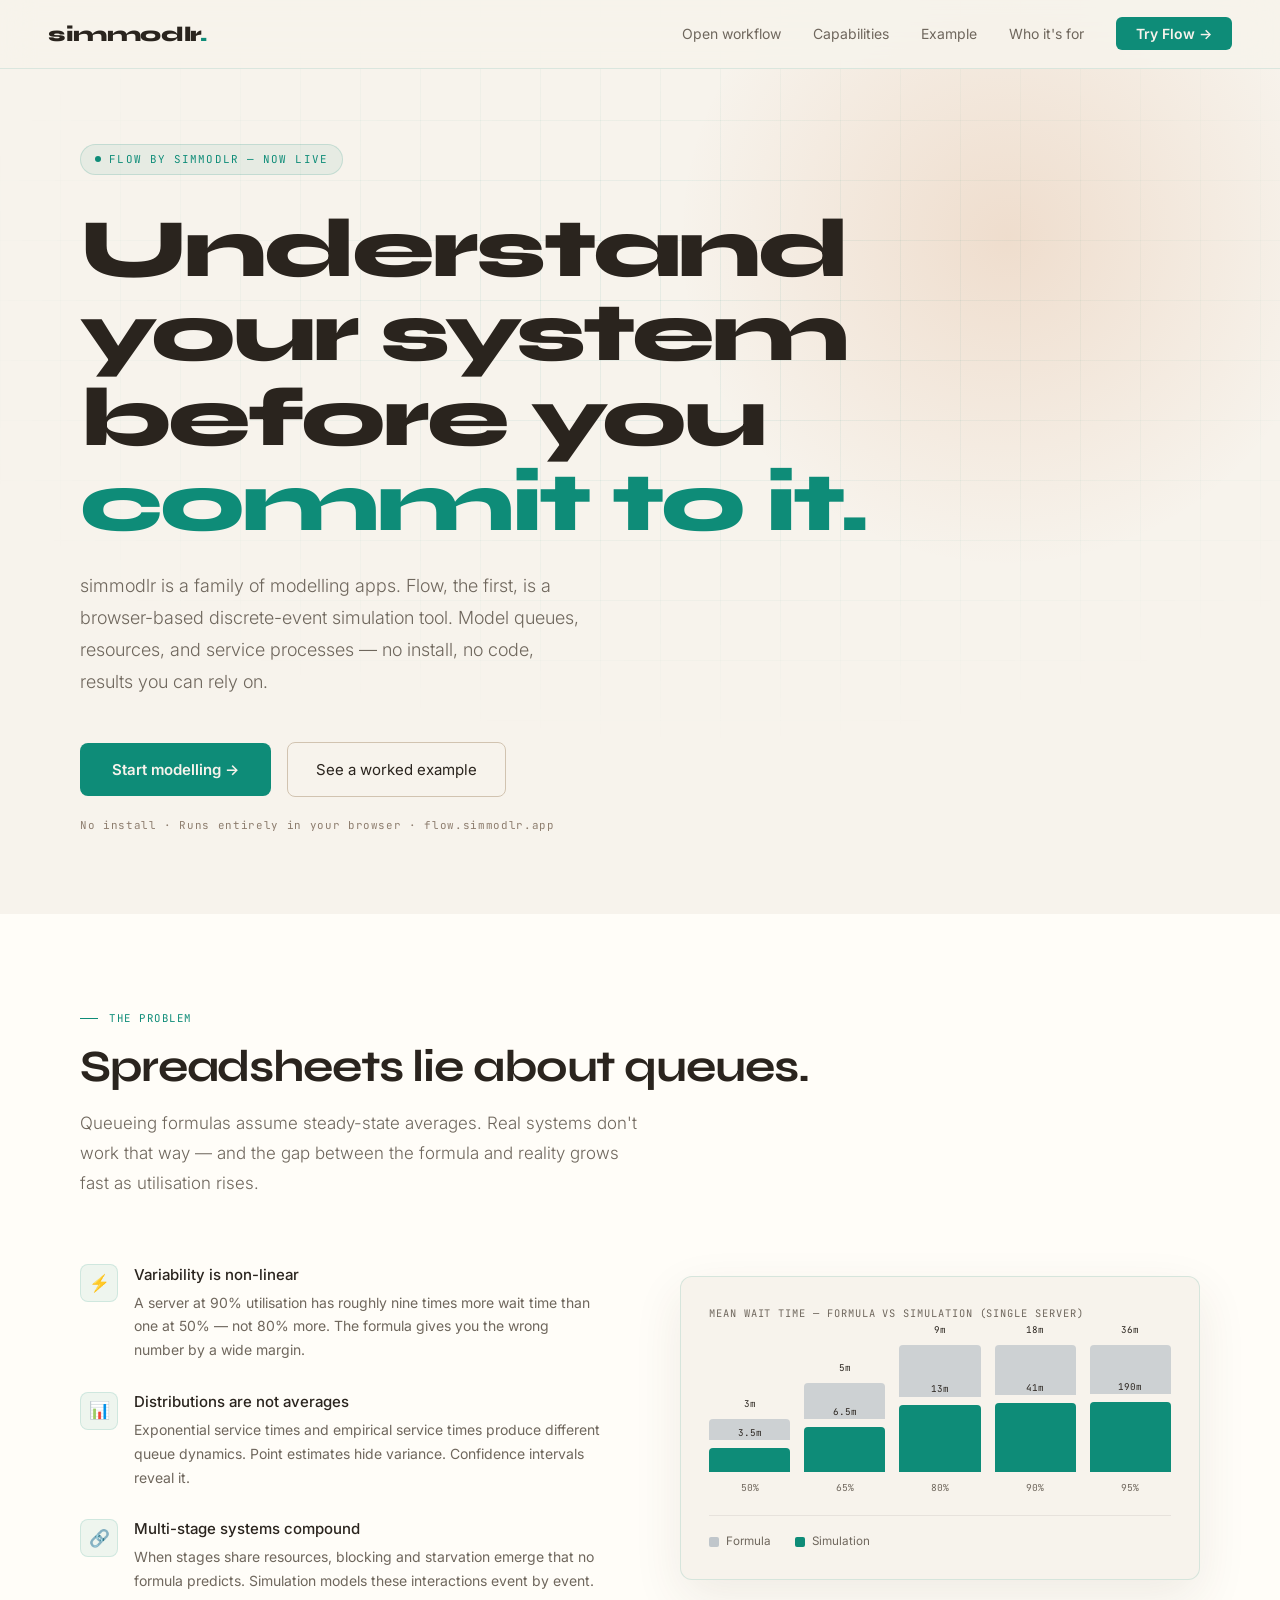
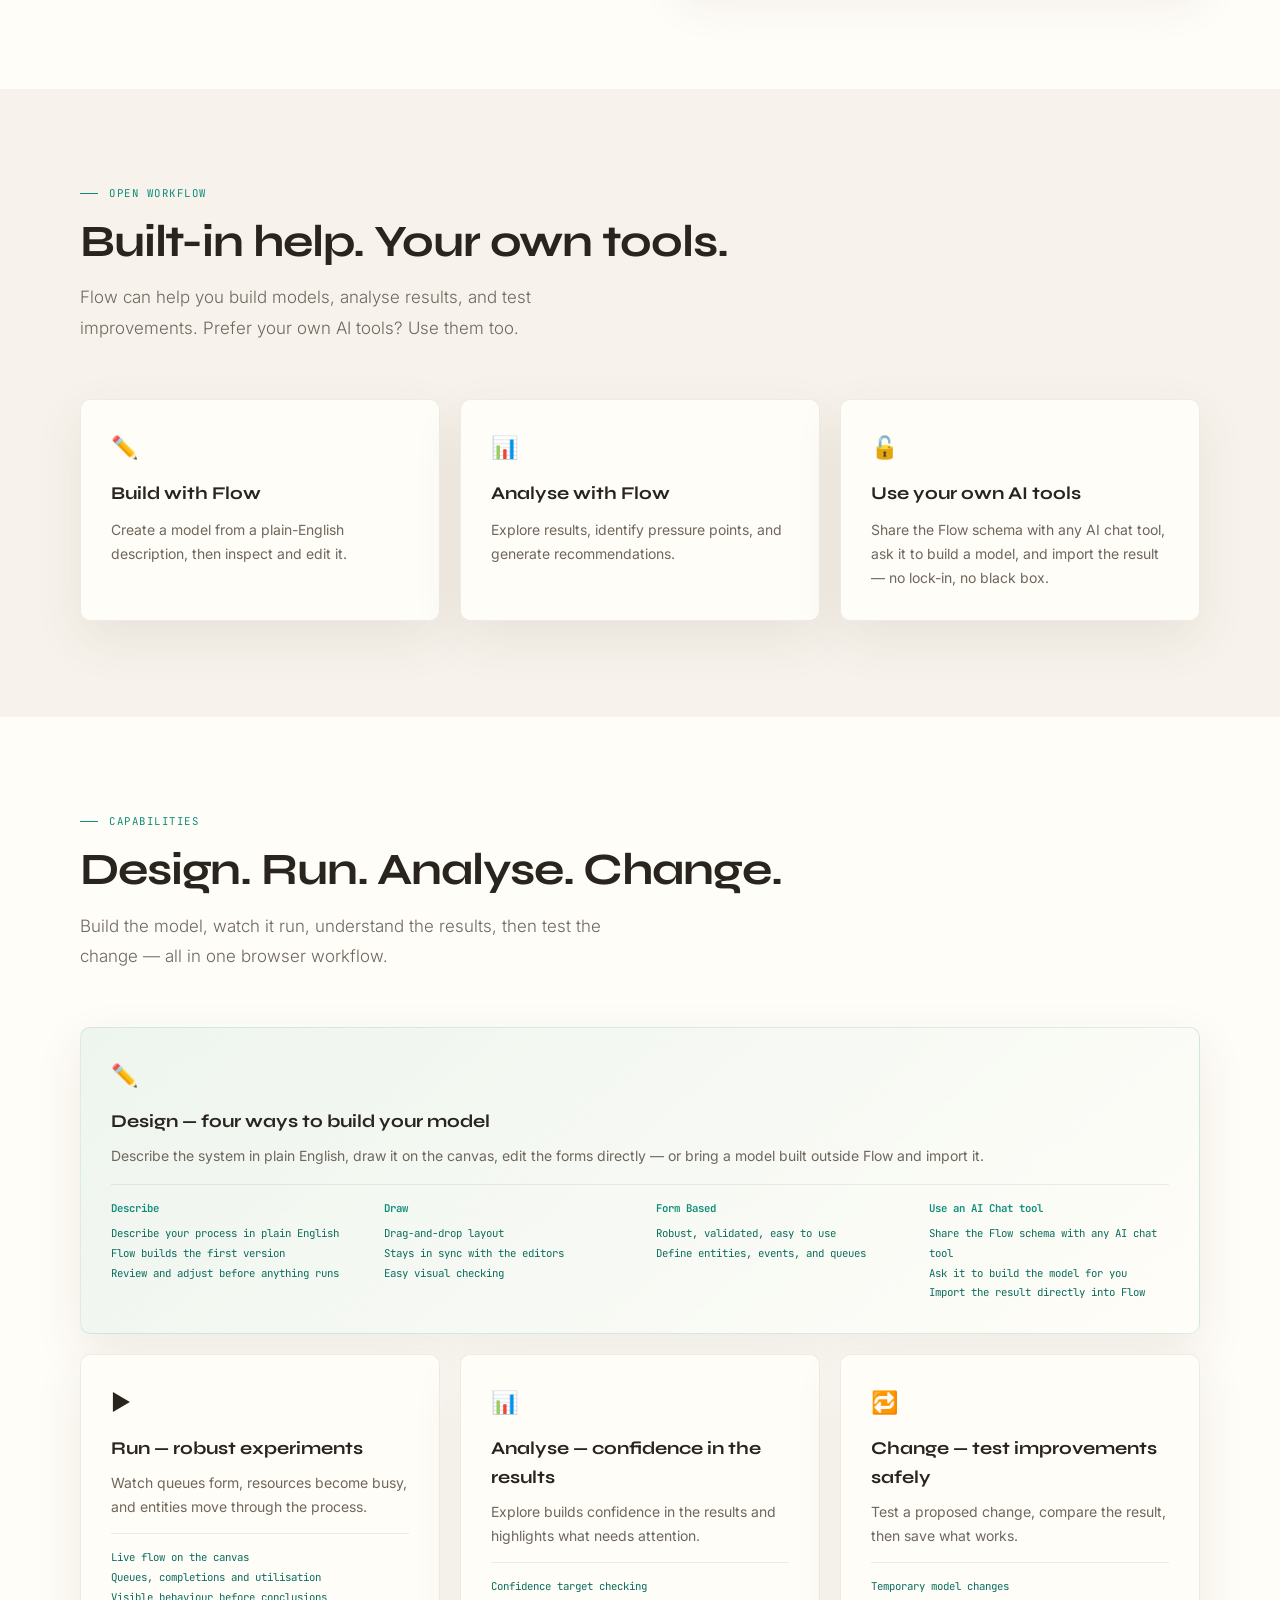
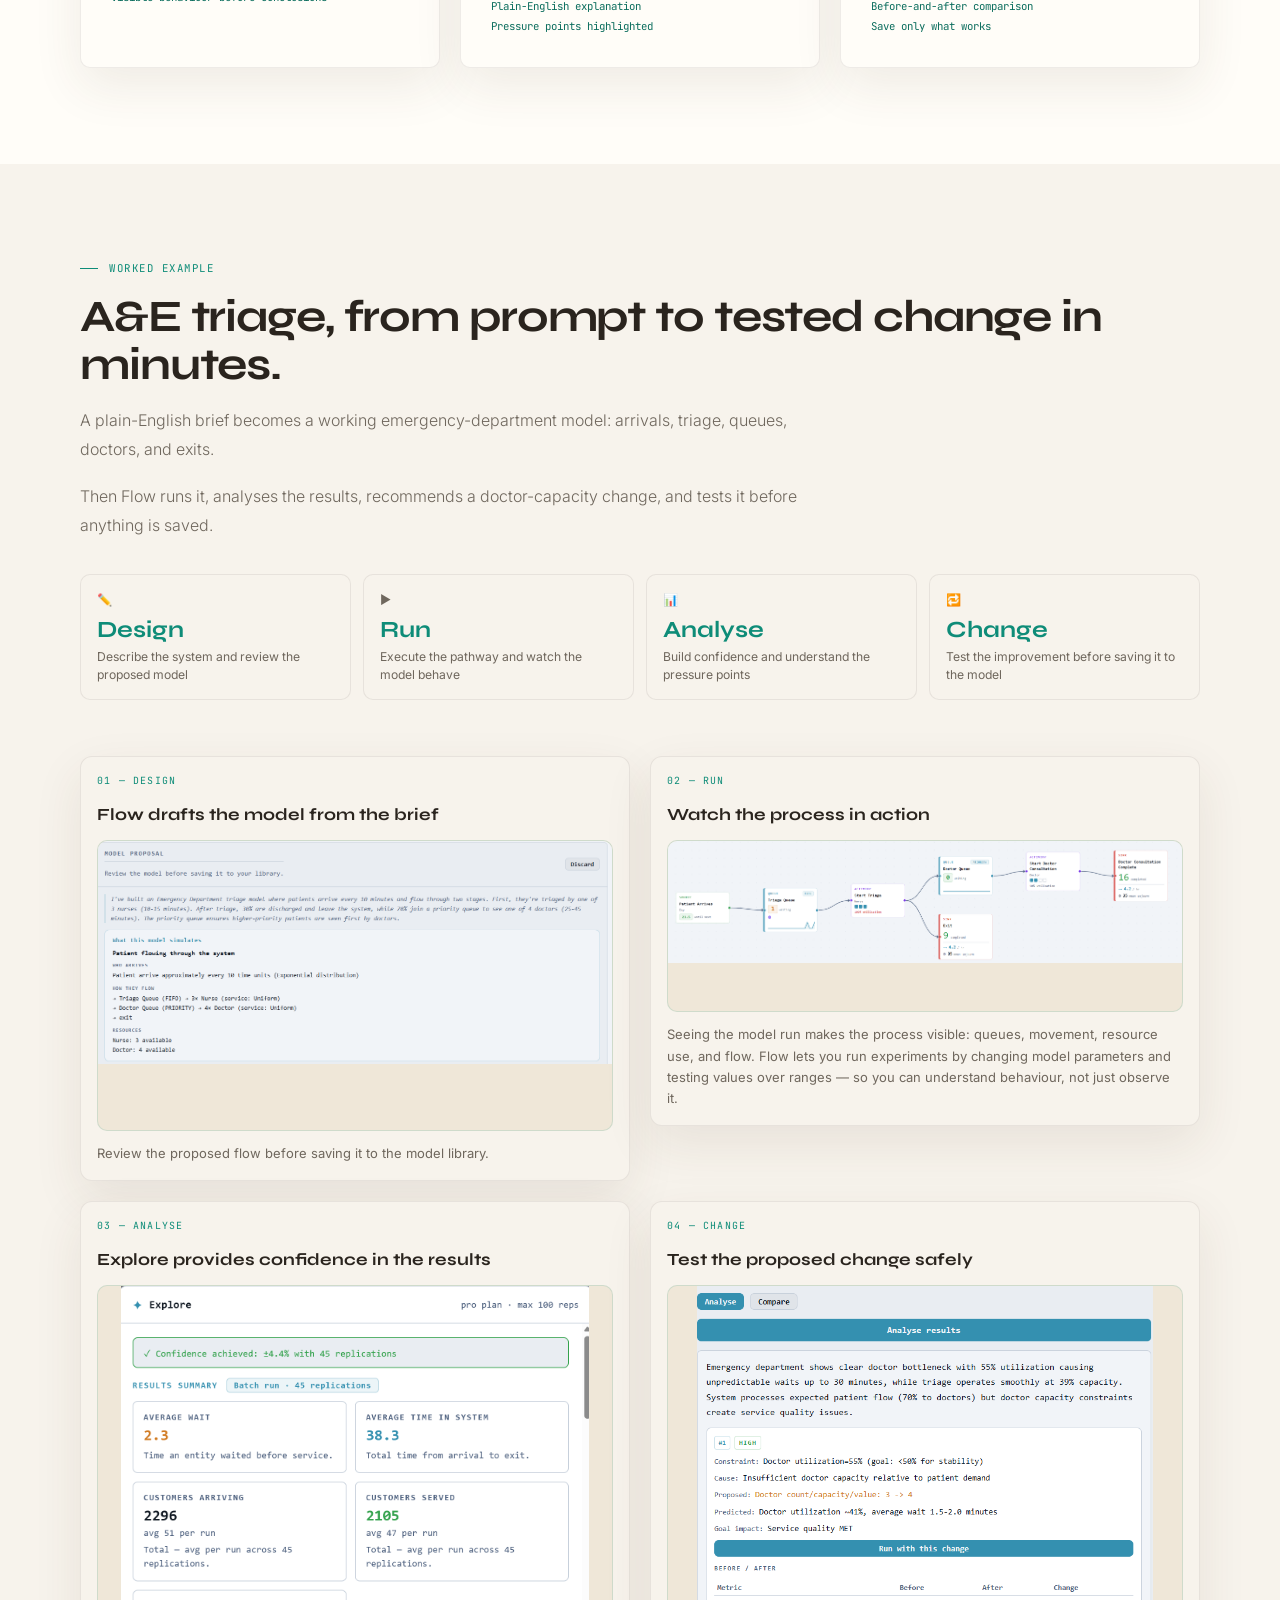
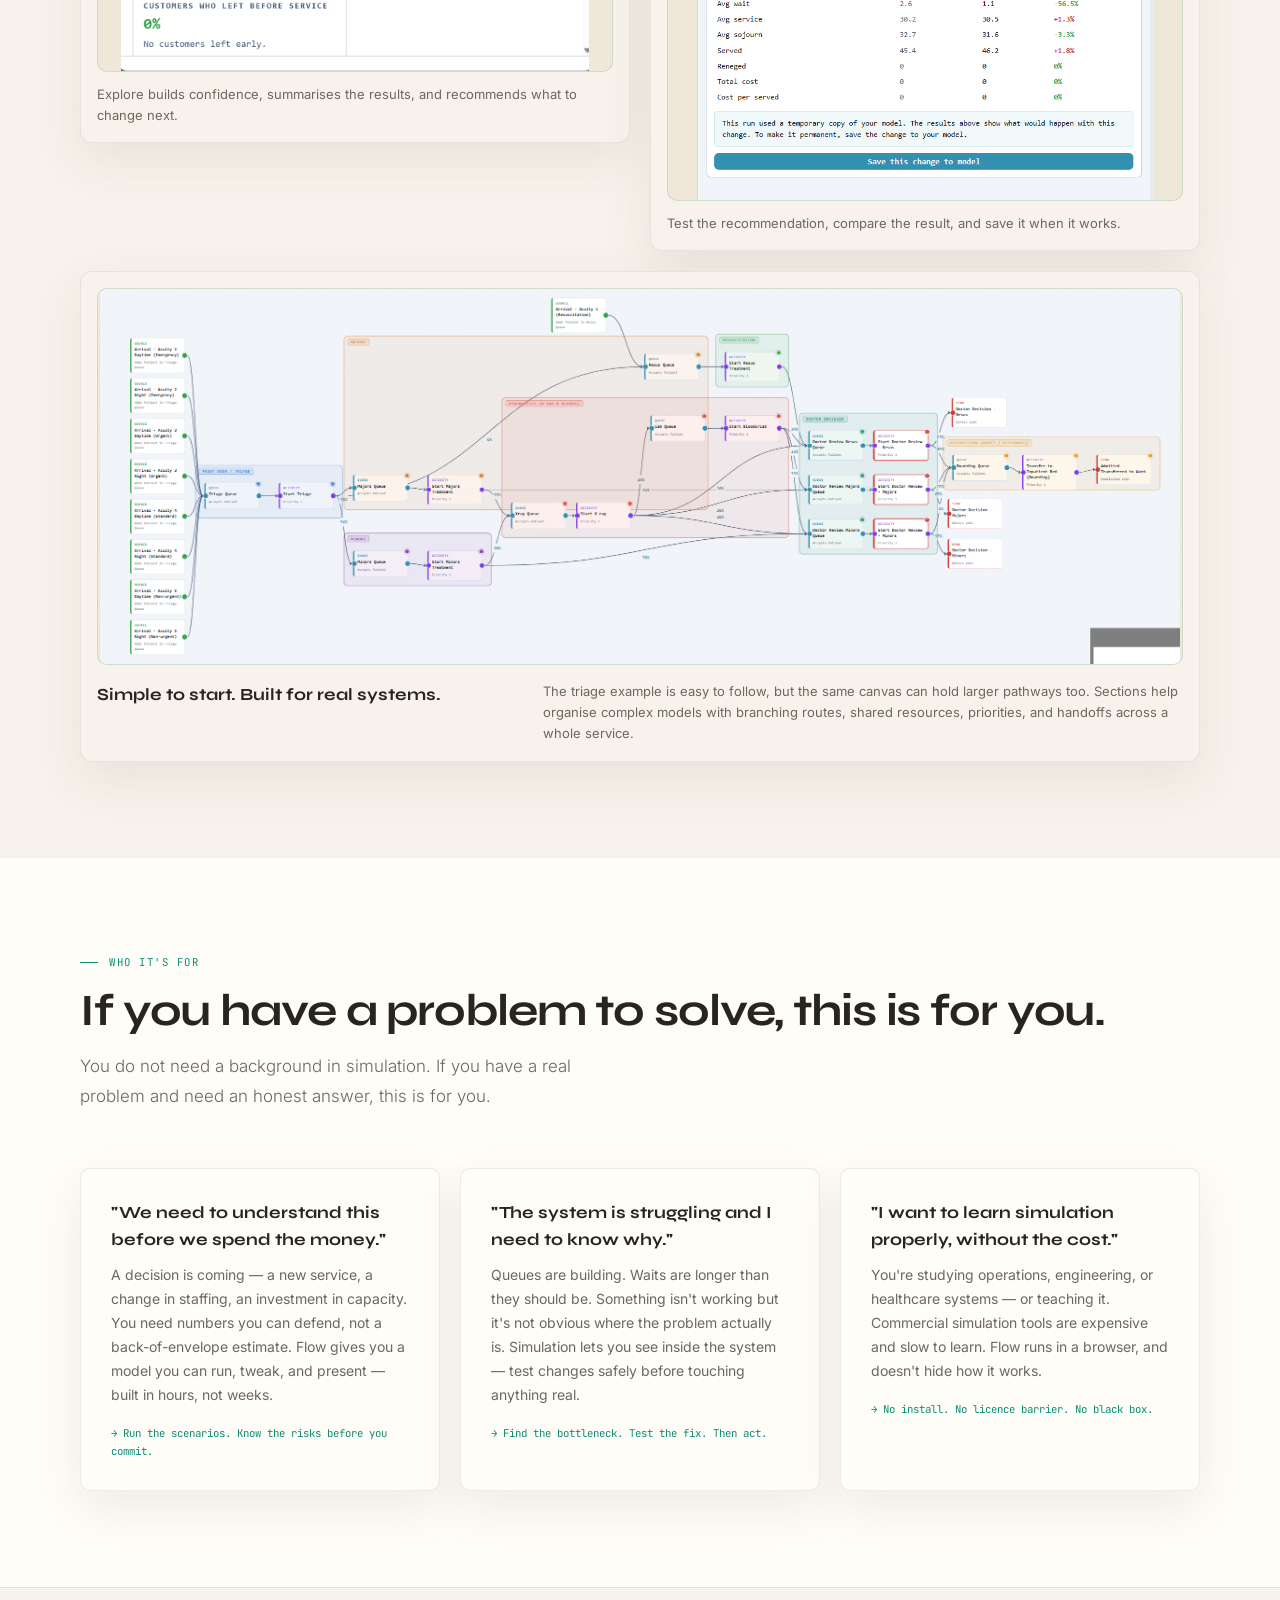
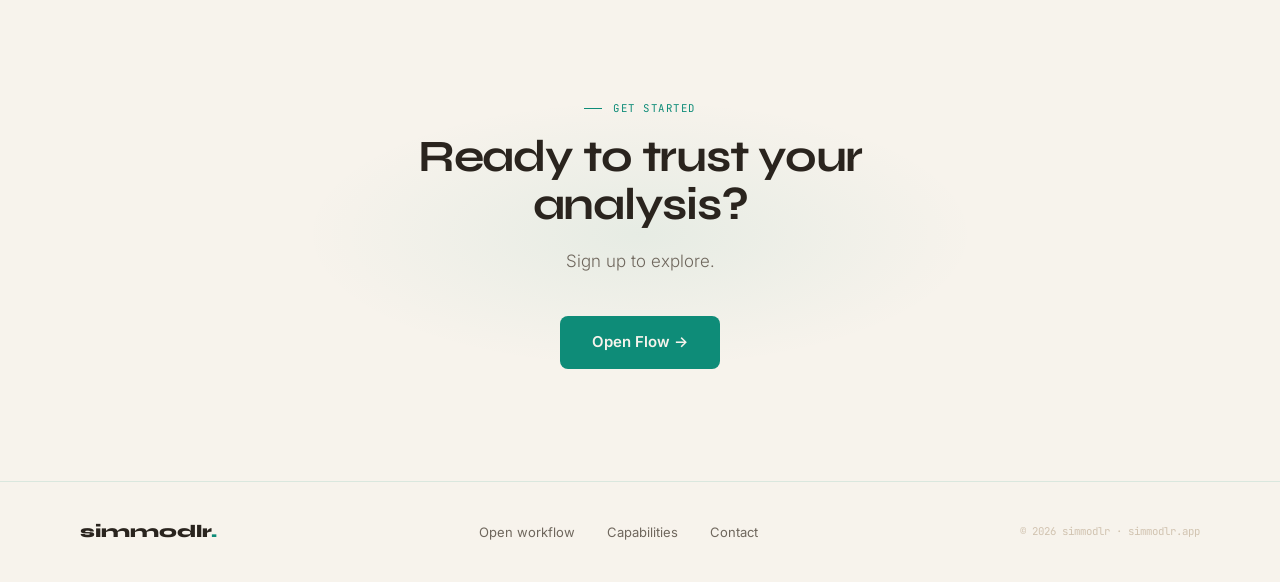
==== index.html @ e27294c5 "Point app links to flow.simmodlr.app and name the product Flow simmodlr is presented as the family o" ====
<!DOCTYPE html>
<html lang="en">
<head>
<meta charset="UTF-8">
<meta name="viewport" content="width=device-width, initial-scale=1.0">
<title>Flow by simmodlr — Discrete-Event Simulation in Your Browser</title>
<link rel="icon" type="image/svg+xml" href="favicon.svg">
<link href="https://fonts.googleapis.com/css2?family=Syne:wght@400;500;600;700;800&family=Inter:wght@300;400;500;600&family=JetBrains+Mono:wght@400;500&display=swap" rel="stylesheet">
<style>
*, *::before, *::after { box-sizing: border-box; margin: 0; padding: 0; }

:root {
  --bg:         #F5F8FB;
  --bg-2:       #FFFFFF;
  --bg-3:       #EAF1F5;
  --teal:       #0F9D8A;
  --teal-dim:   #0B7D6E;
  --teal-faint: rgba(15,157,138,0.1);
  --amber:      #E59B2E;
  --white:      #163042;
  --mid:        #5E7486;
  --dim:        #B4C4CF;
  --nav-bg:     rgba(245,248,251,0.88);
  --nav-border: rgba(15,157,138,0.12);
  --grid-line:  rgba(15,157,138,0.08);
  --orb-glow:   radial-gradient(circle, rgba(15,157,138,0.18) 0%, transparent 62%);
  --surface-border: rgba(15,157,138,0.14);
  --surface-line: rgba(22,48,66,0.08);
  --tag-bg:     rgba(15,157,138,0.08);
  --tag-border: rgba(15,157,138,0.18);
  --hero-note:  #7890A1;
  --shadow-soft: 0 18px 50px rgba(39,72,94,0.08);
  --syne:       'Syne', sans-serif;
  --inter:      'Inter', sans-serif;
  --mono:       'JetBrains Mono', monospace;
}

body[data-theme="paper"] {
  --bg:         #F7F3EC;
  --bg-2:       #FFFDF8;
  --bg-3:       #EFE7D8;
  --teal:       #0E8C78;
  --teal-dim:   #0B6D5D;
  --teal-faint: rgba(14,140,120,0.1);
  --amber:      #C46B2D;
  --white:      #2A241E;
  --mid:        #6F675D;
  --dim:        #D1C3B0;
  --nav-bg:     rgba(247,243,236,0.9);
  --nav-border: rgba(14,140,120,0.12);
  --grid-line:  rgba(14,140,120,0.07);
  --orb-glow:   radial-gradient(circle, rgba(196,107,45,0.16) 0%, transparent 62%);
  --surface-border: rgba(14,140,120,0.14);
  --surface-line: rgba(42,36,30,0.08);
  --tag-bg:     rgba(14,140,120,0.07);
  --tag-border: rgba(14,140,120,0.16);
  --hero-note:  #8D7D6E;
  --shadow-soft: 0 18px 50px rgba(74,54,30,0.09);
}

body[data-theme="blueprint"] {
  --bg:         #EEF4FA;
  --bg-2:       #FFFFFF;
  --bg-3:       #DCE8F3;
  --teal:       #18A999;
  --teal-dim:   #14796D;
  --teal-faint: rgba(24,169,153,0.1);
  --amber:      #1476D1;
  --white:      #122638;
  --mid:        #607689;
  --dim:        #B2C5D7;
  --nav-bg:     rgba(238,244,250,0.88);
  --nav-border: rgba(20,118,209,0.12);
  --grid-line:  rgba(20,118,209,0.08);
  --orb-glow:   radial-gradient(circle, rgba(20,118,209,0.16) 0%, transparent 62%);
  --surface-border: rgba(20,118,209,0.14);
  --surface-line: rgba(18,38,56,0.08);
  --tag-bg:     rgba(20,118,209,0.07);
  --tag-border: rgba(20,118,209,0.16);
  --hero-note:  #7A91A4;
  --shadow-soft: 0 18px 50px rgba(20,50,82,0.08);
}

body[data-theme="black"] {
  --bg:         #070D15;
  --bg-2:       #0C1520;
  --bg-3:       #12202E;
  --teal:       #0ECFB4;
  --teal-dim:   #0AA897;
  --teal-faint: rgba(14,207,180,0.1);
  --amber:      #F6A623;
  --white:      #EEF3F8;
  --mid:        #6B8299;
  --dim:        #2E4459;
  --nav-bg:     rgba(7,13,21,0.85);
  --nav-border: rgba(14,207,180,0.08);
  --grid-line:  rgba(14,207,180,0.035);
  --orb-glow:   radial-gradient(circle, rgba(14,207,180,0.09) 0%, transparent 62%);
  --surface-border: rgba(14,207,180,0.15);
  --surface-line: rgba(255,255,255,0.04);
  --tag-bg:     rgba(14,207,180,0.08);
  --tag-border: rgba(14,207,180,0.18);
  --hero-note:  #2E4459;
  --shadow-soft: 0 20px 60px rgba(0,0,0,0.45);
}

html { scroll-behavior: smooth; overflow-x: hidden; }
body {
  background: var(--bg);
  color: var(--white);
  font-family: var(--inter);
  font-size: 16px;
  line-height: 1.6;
  overflow-x: hidden;
}

/* ── NAV ── */
nav {
  position: fixed; top: 0; left: 0; right: 0; z-index: 100;
  display: flex; align-items: center; justify-content: space-between;
  padding: 1.1rem 3rem;
  background: var(--nav-bg);
  backdrop-filter: blur(16px);
  border-bottom: 1px solid var(--nav-border);
}
.nav-brand {
  font-family: var(--syne); font-size: 1.3rem; font-weight: 800;
  color: var(--white); text-decoration: none; letter-spacing: -0.02em;
  flex-shrink: 0;
}
.nav-brand span { color: var(--teal); }
.nav-links { display: flex; gap: 2rem; align-items: center; list-style: none; }
.nav-links a {
  color: var(--mid); text-decoration: none;
  font-size: 0.875rem; transition: color 0.2s;
}
.nav-links a:hover { color: var(--white); }
.nav-btn {
  background: var(--teal); color: var(--bg) !important;
  padding: 0.5rem 1.25rem; border-radius: 6px;
  font-weight: 600; font-size: 0.875rem; text-decoration: none;
  transition: background 0.2s, transform 0.15s;
}
.nav-btn:hover { background: #17e8cc; transform: translateY(-1px); }

/* ── HERO ── */
.hero {
  min-height: 100vh;
  display: flex; flex-direction: column; justify-content: center;
  padding: 9rem 3rem 5rem;
  position: relative; overflow: hidden;
}
.hero-grid {
  position: absolute; inset: 0;
  background-image:
    linear-gradient(var(--grid-line) 1px, transparent 1px),
    linear-gradient(90deg, var(--grid-line) 1px, transparent 1px);
  background-size: 60px 60px;
  mask-image: radial-gradient(ellipse 85% 65% at 55% 35%, black 15%, transparent 72%);
}
.hero-orb {
  position: absolute; top: -15%; right: -8%;
  width: 750px; height: 750px; border-radius: 50%;
  background: var(--orb-glow);
  pointer-events: none;
}
.hero-inner { position: relative; max-width: 1120px; margin: 0 auto; width: 100%; }

.hero-badge {
  display: inline-flex; align-items: center; gap: 0.5rem;
  border: 1px solid var(--tag-border);
  background: var(--tag-bg);
  padding: 0.35rem 0.9rem; border-radius: 100px;
  font-family: var(--mono); font-size: 0.68rem; color: var(--teal);
  letter-spacing: 0.1em; text-transform: uppercase; margin-bottom: 2rem;
  opacity: 0; animation: up 0.5s 0.1s ease forwards;
}
.badge-pulse {
  width: 6px; height: 6px; border-radius: 50%;
  background: var(--teal); animation: pulse 2s infinite;
}

.hero-h1 {
  font-family: var(--syne); font-weight: 800;
  font-size: clamp(3rem, 6.5vw, 5.5rem);
  line-height: 1.02; letter-spacing: -0.035em;
  color: var(--white); margin-bottom: 1.5rem; max-width: 820px;
  opacity: 0; animation: up 0.6s 0.2s ease forwards;
}
.hero-h1 .teal { color: var(--teal); }

.hero-sub {
  font-size: 1.125rem; color: var(--mid);
  max-width: 500px; line-height: 1.78; font-weight: 300;
  margin-bottom: 2.75rem;
  opacity: 0; animation: up 0.6s 0.3s ease forwards;
}

.hero-ctas {
  display: flex; gap: 1rem; flex-wrap: wrap; align-items: center;
  opacity: 0; animation: up 0.6s 0.4s ease forwards;
}
.btn-primary {
  display: inline-flex; align-items: center; gap: 0.5rem;
  background: var(--teal); color: var(--bg);
  padding: 0.9rem 2rem; border-radius: 8px;
  font-weight: 600; font-size: 0.9375rem; text-decoration: none;
  transition: background 0.2s, transform 0.15s;
}
.btn-primary:hover { background: #17e8cc; transform: translateY(-1px); }
.btn-ghost {
  display: inline-flex; align-items: center; gap: 0.5rem;
  background: transparent; color: var(--white);
  padding: 0.9rem 1.75rem; border-radius: 8px; font-size: 0.9375rem;
  text-decoration: none; border: 1px solid var(--dim);
  transition: border-color 0.2s;
}
.btn-ghost:hover { border-color: var(--mid); }
.hero-note {
  margin-top: 1.25rem;
  font-family: var(--mono); font-size: 0.68rem; color: var(--hero-note);
  letter-spacing: 0.06em;
  opacity: 0; animation: up 0.6s 0.5s ease forwards;
}

/* ── GENERIC SECTION ── */
section { padding: 6rem 3rem; position: relative; overflow: hidden; }
.section-inner { max-width: 1120px; margin: 0 auto; width: 100%; }
.section-tag {
  font-family: var(--mono); font-size: 0.67rem; color: var(--teal);
  letter-spacing: 0.14em; text-transform: uppercase;
  display: flex; align-items: center; gap: 0.7rem; margin-bottom: 1rem;
}
.section-tag::before { content: ''; width: 18px; height: 1px; background: var(--teal); }
.section-h2 {
  font-family: var(--syne); font-weight: 700;
  font-size: clamp(1.875rem, 3.5vw, 2.875rem);
  line-height: 1.08; letter-spacing: -0.025em;
  color: var(--white); margin-bottom: 1rem;
}
.section-body {
  font-size: 1.0625rem; color: var(--mid);
  max-width: 560px; line-height: 1.78; font-weight: 300;
}

/* ── PROBLEM ── */
.problem { background: var(--bg-2); }
.problem-split {
  display: grid; grid-template-columns: minmax(0,1fr) minmax(0,1fr);
  gap: 5rem; align-items: center; margin-top: 4rem;
}
.problem-points { list-style: none; display: flex; flex-direction: column; gap: 1.75rem; }
.problem-point { display: flex; gap: 1rem; align-items: flex-start; }
.pp-icon {
  flex-shrink: 0; width: 38px; height: 38px;
  border: 1px solid var(--surface-border); border-radius: 8px;
  display: flex; align-items: center; justify-content: center;
  font-size: 1.05rem; margin-top: 0.1rem;
  background: var(--tag-bg);
}
.pp-title { font-weight: 500; color: var(--white); margin-bottom: 0.25rem; font-size: 0.9375rem; }
.pp-body { font-size: 0.875rem; color: var(--mid); line-height: 1.7; }

/* chart */
.chart-wrap {
  background: var(--bg); border: 1px solid var(--surface-border);
  border-radius: 12px; padding: 1.75rem; overflow: hidden;
  box-shadow: var(--shadow-soft);
}
.chart-label {
  font-family: var(--mono); font-size: 0.65rem; color: var(--mid);
  letter-spacing: 0.09em; text-transform: uppercase; margin-bottom: 1.5rem;
}
.bars { display: flex; align-items: flex-end; gap: 0.875rem; height: 150px; }
.bar-col { flex: 1; display: flex; flex-direction: column; align-items: center; gap: 0.5rem; height: 100%; justify-content: flex-end; }
.bar {
  width: 100%; border-radius: 4px 4px 0 0;
  transform-origin: bottom; transform: scaleY(0);
  transition: transform 0.8s cubic-bezier(0.34,1.2,0.64,1);
  position: relative;
}
.bar.animate { transform: scaleY(1); }
.bar-f { background: rgba(107,130,153,0.3); }
.bar-a { background: var(--teal); }
.bar-tip {
  position: absolute; top: -1.4rem; left: 50%; transform: translateX(-50%);
  font-family: var(--mono); font-size: 0.58rem; color: var(--white); white-space: nowrap;
}
.bar-key { font-family: var(--mono); font-size: 0.6rem; color: var(--mid); }
.chart-legend {
  display: flex; gap: 1.5rem; margin-top: 1.25rem;
  padding-top: 1rem; border-top: 1px solid var(--surface-line);
}
.legend-i { display: flex; align-items: center; gap: 0.45rem; font-size: 0.73rem; color: var(--mid); }
.legend-dot { width: 10px; height: 10px; border-radius: 2px; }

/* ── OPEN WORKFLOW ── */
.how { background: var(--bg); }
.open-grid {
  display: grid; grid-template-columns: repeat(3,minmax(0,1fr));
  gap: 1.25rem; margin-top: 3.5rem;
}
.open-card {
  background: var(--bg-2);
  border: 1px solid var(--surface-line);
  border-radius: 10px;
  padding: 1.875rem;
  box-shadow: var(--shadow-soft);
}
.open-icon { font-size: 1.375rem; margin-bottom: 0.875rem; display: block; }
.open-title {
  font-family: var(--syne); font-size: 1.125rem; font-weight: 700;
  color: var(--white); margin-bottom: 0.625rem;
}
.open-body { font-size: 0.875rem; color: var(--mid); line-height: 1.72; }
.tag {
  font-family: var(--mono); font-size: 0.6rem; color: var(--teal);
  background: var(--tag-bg); border: 1px solid var(--tag-border);
  padding: 0.25rem 0.6rem; border-radius: 4px; letter-spacing: 0.04em;
}

/* ── FEATURES ── */
.features { background: var(--bg-2); }
.feat-grid {
  display: grid; grid-template-columns: repeat(3,minmax(0,1fr));
  gap: 1.25rem; margin-top: 3.5rem;
}
.feat-card {
  padding: 1.875rem; border-radius: 10px;
  background: var(--bg-2); border: 1px solid var(--surface-line);
  transition: border-color 0.22s, transform 0.22s;
  box-shadow: var(--shadow-soft);
}
.feat-card:hover { border-color: var(--surface-border); transform: translateY(-2px); }
.feat-card.primary { border-color: var(--surface-border); background: linear-gradient(140deg, var(--tag-bg), var(--bg-2)); }
.feat-icon { font-size: 1.375rem; margin-bottom: 0.875rem; display: block; }
.feat-title {
  font-family: var(--syne); font-size: 1.125rem; font-weight: 700;
  color: var(--white); margin-bottom: 0.5rem;
}
.feat-body { font-size: 0.875rem; color: var(--mid); line-height: 1.72; }
.feat-detail {
  margin-top: 0.875rem; padding-top: 0.875rem;
  border-top: 1px solid var(--surface-line);
  font-family: var(--mono); font-size: 0.67rem;
  color: var(--teal-dim); line-height: 1.85;
}

/* ── SCENARIO ── */
.scenario { background: var(--bg); }
.scenario-p { font-size: 1rem; color: var(--mid); line-height: 1.82; font-weight: 300; margin-bottom: 1.125rem; }
.scenario-p strong { color: var(--white); font-weight: 500; }
.scenario-proof {
  display: grid;
  grid-template-columns: repeat(4, minmax(0, 1fr));
  gap: 0.75rem;
  margin: 2rem 0 3.5rem;
}
.scenario-stat {
  background: var(--bg);
  border: 1px solid var(--surface-line);
  border-radius: 10px;
  padding: 1rem;
}
.scenario-stat-icon {
  display: block;
  font-size: 1.2rem;
  line-height: 1;
  margin-bottom: 0.6rem;
}
.scenario-stat strong {
  display: block;
  font-family: var(--syne);
  font-size: 1.45rem;
  line-height: 1;
  color: var(--teal);
  margin-bottom: 0.45rem;
}
.scenario-stat span {
  display: block;
  color: var(--mid);
  font-size: 0.76rem;
  line-height: 1.45;
}

/* ── SCENARIO SHOTS ── */
.scenario-intro { max-width: 720px; margin-bottom: 3.5rem; }
.scenario-intro + .scenario-proof { margin-top: -1.4rem; }
.scenario-showcase {
  display: grid;
  grid-template-columns: repeat(2, minmax(0, 1fr));
  gap: 1.25rem;
  align-items: start;
}
.shot-item {
  display: flex;
  flex-direction: column;
  gap: 0.75rem;
  background: var(--bg);
  border: 1px solid var(--surface-line);
  border-radius: 12px;
  padding: 1rem;
  box-shadow: var(--shadow-soft);
}
.shot-item.primary { padding: 1rem; }
.shot-step {
  font-family: var(--mono); font-size: 0.62rem; color: var(--teal);
  letter-spacing: 0.12em; text-transform: uppercase;
}
.shot-title {
  font-family: var(--syne); font-size: 1.0625rem; font-weight: 700;
  color: var(--white);
}
.shot-frame {
  border-radius: 10px; overflow: hidden;
  border: 1px solid var(--surface-border);
  background: var(--bg-3);
  display: flex; align-items: center; justify-content: center;
  aspect-ratio: 16 / 10;
}
.shot-frame.proposal-frame { aspect-ratio: 16 / 9; }
.shot-frame.run-frame { aspect-ratio: 3 / 1; }
.shot-frame.explore-frame { aspect-ratio: 4 / 3; }
.shot-frame.compare-frame { aspect-ratio: 1 / 1; }
.shot-frame img {
  display: block; width: 100%; height: 100%; object-fit: contain; object-position: top left;
}
.shot-frame.explore-frame img,
.shot-frame.compare-frame img { object-position: top center; }
.shot-caption { font-size: 0.8125rem; color: var(--mid); line-height: 1.62; }
.complex-proof {
  margin-top: 1.25rem;
  background: var(--bg);
  border: 1px solid var(--surface-line);
  border-radius: 12px;
  padding: 1rem;
  box-shadow: var(--shadow-soft);
}
.complex-frame {
  border-radius: 10px;
  overflow: hidden;
  border: 1px solid var(--surface-border);
  background: var(--bg-3);
  aspect-ratio: 2310 / 803;
}
.complex-frame img {
  display: block;
  width: 100%;
  height: 100%;
  object-fit: contain;
  object-position: center;
}
.complex-copy {
  display: grid;
  grid-template-columns: minmax(0, 0.8fr) minmax(0, 1.2fr);
  gap: 1.25rem;
  margin-top: 1rem;
  align-items: start;
}
.complex-title {
  font-family: var(--syne);
  font-size: 1.0625rem;
  font-weight: 700;
  color: var(--white);
}
.complex-body { font-size: 0.8125rem; color: var(--mid); line-height: 1.62; }
/* ── AUDIENCES ── */
.audiences { background: var(--bg-2); }
.aud-grid {
  display: grid; grid-template-columns: repeat(3,minmax(0,1fr));
  gap: 1.25rem; margin-top: 3.5rem;
}
.aud-card {
  padding: 1.875rem; border-radius: 10px;
  background: var(--bg-2); border: 1px solid var(--surface-line);
  box-shadow: var(--shadow-soft);
}
.aud-role {
  font-family: var(--syne); font-size: 1.0625rem; font-weight: 700;
  color: var(--white); margin-bottom: 0.625rem;
}
.aud-body { font-size: 0.875rem; color: var(--mid); line-height: 1.72; margin-bottom: 1.125rem; }
.aud-use { font-family: var(--mono); font-size: 0.67rem; color: var(--teal); }

/* ── CTA ── */
.cta {
  background: var(--bg);
  border-top: 1px solid var(--nav-border);
  text-align: center; padding: 7rem 3rem; position: relative; overflow: hidden;
}
.cta-glow {
  position: absolute; top: 50%; left: 50%;
  transform: translate(-50%,-50%);
  width: 700px; height: 280px; border-radius: 50%;
  background: radial-gradient(ellipse, var(--tag-bg) 0%, transparent 68%);
  pointer-events: none;
}
.cta .section-h2 { max-width: 560px; margin: 0 auto 1rem; }
.cta .section-body { margin: 0 auto 2.5rem; text-align: center; max-width: 440px; }
.cta-btns { display: flex; gap: 1rem; justify-content: center; flex-wrap: wrap; }
.cta-note { margin-top: 1.5rem; font-family: var(--mono); font-size: 0.67rem; color: var(--dim); letter-spacing: 0.06em; }

/* ── FOOTER ── */
footer {
  background: var(--bg); padding: 2.25rem 3rem;
  border-top: 1px solid var(--nav-border);
}
.footer-inner {
  max-width: 1120px; margin: 0 auto;
  display: flex; justify-content: space-between; align-items: center; flex-wrap: wrap; gap: 1.5rem;
}
.footer-brand {
  font-family: var(--syne); font-size: 1.1rem; font-weight: 800;
  color: var(--white); text-decoration: none;
}
.footer-brand span { color: var(--teal); }
.footer-links { display: flex; gap: 2rem; list-style: none; flex-wrap: wrap; }
.footer-links a { font-size: 0.8125rem; color: var(--mid); text-decoration: none; transition: color 0.2s; }
.footer-links a:hover { color: var(--white); }
.footer-copy { font-family: var(--mono); font-size: 0.67rem; color: var(--dim); }

/* ── ANIMATIONS ── */
@keyframes up { from { opacity:0; transform:translateY(16px); } to { opacity:1; transform:translateY(0); } }
@keyframes pulse { 0%,100%{opacity:1} 50%{opacity:0.3} }
.reveal { opacity:0; transform:translateY(18px); transition: opacity 0.65s ease, transform 0.65s ease; }
.reveal.in { opacity:1; transform:translateY(0); }
.d1{transition-delay:.1s} .d2{transition-delay:.2s} .d3{transition-delay:.3s}

/* ── RESPONSIVE ── */
@media(max-width:900px){
  nav{padding:1rem 1.5rem;} .nav-links{display:none;}
  section{padding:4rem 1.5rem;} .hero{padding:7rem 1.5rem 4rem;}
  .problem-split{grid-template-columns:1fr;gap:3rem;}
  .scenario-proof{grid-template-columns:repeat(2,1fr);}
  .scenario-showcase{grid-template-columns:1fr;}
  .complex-copy{grid-template-columns:1fr;}
  .open-grid,.feat-grid,.aud-grid{grid-template-columns:1fr;}
  .feat-detail-grid{grid-template-columns:repeat(2,minmax(0,1fr)) !important;}
  .footer-inner{flex-direction:column;text-align:center;} .footer-links{justify-content:center;}
}
@media(max-width:560px){
  .hero{padding-left:1.25rem;padding-right:1.25rem;}
  .hero-h1{
    font-size:clamp(1.875rem, 10vw, 2.5rem);
    line-height:1.08;
    letter-spacing:0;
    padding-right:0.08em;
  }
  .scenario-proof{grid-template-columns:1fr;}
  .complex-frame{aspect-ratio:2310 / 803;}
}
</style>
</head>
<body>

<!-- NAV -->
<nav>
  <a href="/" class="nav-brand">simmodlr<span>.</span></a>
  <ul class="nav-links">
    <li><a href="#how">Open workflow</a></li>
    <li><a href="#features">Capabilities</a></li>
    <li><a href="#example">Example</a></li>
    <li><a href="#for-who">Who it's for</a></li>
    <li><a href="https://flow.simmodlr.app/" class="nav-btn">Try Flow →</a></li>
  </ul>
</nav>

<!-- HERO -->
<section class="hero">
  <div class="hero-grid"></div>
  <div class="hero-orb"></div>
  <div class="hero-inner">
    <div class="hero-badge"><div class="badge-pulse"></div>Flow by simmodlr — now live</div>
    <h1 class="hero-h1">Understand your system<br>before you <span class="teal">commit to it.</span></h1>
    <p class="hero-sub">
      simmodlr is a family of modelling apps. Flow, the first,
      is a browser-based discrete-event simulation tool.
      Model queues, resources, and service processes — no install,
      no code, results you can rely on.
    </p>
    <div class="hero-ctas">
      <a href="https://flow.simmodlr.app/" class="btn-primary">Start modelling →</a>
      <a href="#example" class="btn-ghost">See a worked example</a>
    </div>
    <p class="hero-note">No install · Runs entirely in your browser · flow.simmodlr.app</p>
  </div>
</section>

<!-- PROBLEM -->
<section class="problem" id="problem">
  <div class="section-inner">
    <div class="section-tag">The problem</div>
    <h2 class="section-h2">Spreadsheets lie about queues.</h2>
    <p class="section-body">Queueing formulas assume steady-state averages. Real systems don't work that way — and the gap between the formula and reality grows fast as utilisation rises.</p>
    <div class="problem-split">
      <ul class="problem-points reveal">
        <li class="problem-point">
          <div class="pp-icon">⚡</div>
          <div>
            <div class="pp-title">Variability is non-linear</div>
            <p class="pp-body">A server at 90% utilisation has roughly nine times more wait time than one at 50% — not 80% more. The formula gives you the wrong number by a wide margin.</p>
          </div>
        </li>
        <li class="problem-point">
          <div class="pp-icon">📊</div>
          <div>
            <div class="pp-title">Distributions are not averages</div>
            <p class="pp-body">Exponential service times and empirical service times produce different queue dynamics. Point estimates hide variance. Confidence intervals reveal it.</p>
          </div>
        </li>
        <li class="problem-point">
          <div class="pp-icon">🔗</div>
          <div>
            <div class="pp-title">Multi-stage systems compound</div>
            <p class="pp-body">When stages share resources, blocking and starvation emerge that no formula predicts. Simulation models these interactions event by event.</p>
          </div>
        </li>
      </ul>
      <div class="reveal d2">
        <div class="chart-wrap">
          <div class="chart-label">Mean wait time — formula vs simulation (single server)</div>
          <div class="bars" id="chartBars">
            <div class="bar-col">
              <div class="bar bar-f" style="height:14%"><span class="bar-tip">3m</span></div>
              <div class="bar bar-a" style="height:16%"><span class="bar-tip">3.5m</span></div>
              <div class="bar-key">50%</div>
            </div>
            <div class="bar-col">
              <div class="bar bar-f" style="height:24%"><span class="bar-tip">5m</span></div>
              <div class="bar bar-a" style="height:30%"><span class="bar-tip">6.5m</span></div>
              <div class="bar-key">65%</div>
            </div>
            <div class="bar-col">
              <div class="bar bar-f" style="height:40%"><span class="bar-tip">9m</span></div>
              <div class="bar bar-a" style="height:52%"><span class="bar-tip">13m</span></div>
              <div class="bar-key">80%</div>
            </div>
            <div class="bar-col">
              <div class="bar bar-f" style="height:58%"><span class="bar-tip">18m</span></div>
              <div class="bar bar-a" style="height:80%"><span class="bar-tip">41m</span></div>
              <div class="bar-key">90%</div>
            </div>
            <div class="bar-col">
              <div class="bar bar-f" style="height:70%"><span class="bar-tip">36m</span></div>
              <div class="bar bar-a" style="height:100%"><span class="bar-tip">190m</span></div>
              <div class="bar-key">95%</div>
            </div>
          </div>
          <div class="chart-legend">
            <div class="legend-i"><div class="legend-dot" style="background:rgba(107,130,153,0.4)"></div>Formula</div>
            <div class="legend-i"><div class="legend-dot" style="background:var(--teal)"></div>Simulation</div>
          </div>
        </div>
      </div>
    </div>
  </div>
</section>

<!-- OPEN WORKFLOW -->
<section class="how" id="how">
  <div class="section-inner">
    <div class="section-tag">Open workflow</div>
    <h2 class="section-h2">Built-in help. Your own tools.</h2>
    <p class="section-body">Flow can help you build models, analyse results, and test improvements. Prefer your own AI tools? Use them too.</p>
    <div class="open-grid reveal">
      <div class="open-card">
        <span class="open-icon">✏️</span>
        <h3 class="open-title">Build with Flow</h3>
        <p class="open-body">Create a model from a plain-English description, then inspect and edit it.</p>
      </div>
      <div class="open-card">
        <span class="open-icon">📊</span>
        <h3 class="open-title">Analyse with Flow</h3>
        <p class="open-body">Explore results, identify pressure points, and generate recommendations.</p>
      </div>
      <div class="open-card">
        <span class="open-icon">🔓</span>
        <h3 class="open-title">Use your own AI tools</h3>
        <p class="open-body">Share the Flow schema with any AI chat tool, ask it to build a model, and import the result — no lock-in, no black box.</p>
      </div>
    </div>
  </div>
</section>

<!-- FEATURES -->
<section class="features" id="features">
  <div class="section-inner">
    <div class="section-tag">Capabilities</div>
    <h2 class="section-h2">Design. Run. Analyse. Change.</h2>
    <p class="section-body">Build the model, watch it run, understand the results, then test the change — all in one browser workflow.</p>
    <div class="feat-grid reveal">
      <div class="feat-card primary" style="grid-column: 1 / -1;">
        <span class="feat-icon">✏️</span>
        <h3 class="feat-title">Design — four ways to build your model</h3>
        <p class="feat-body">Describe the system in plain English, draw it on the canvas, edit the forms directly — or bring a model built outside Flow and import it.</p>
        <div class="feat-detail feat-detail-grid" style="display:grid; grid-template-columns:repeat(4,minmax(0,1fr)); gap: 2rem; margin-top: 1rem;">
          <div>
            <div style="color: var(--teal); font-weight: 600; margin-bottom: 0.3rem;">Describe</div>
            Describe your process in plain English<br>
            Flow builds the first version<br>
            Review and adjust before anything runs
          </div>
          <div>
            <div style="color: var(--teal); font-weight: 600; margin-bottom: 0.3rem;">Draw</div>
            Drag-and-drop layout<br>
            Stays in sync with the editors<br>
            Easy visual checking
          </div>
          <div>
            <div style="color: var(--teal); font-weight: 600; margin-bottom: 0.3rem;">Form Based</div>
            Robust, validated, easy to use<br>
            Define entities, events, and queues
          </div>
          <div>
            <div style="color: var(--teal); font-weight: 600; margin-bottom: 0.3rem;">Use an AI Chat tool</div>
            Share the Flow schema with any AI chat tool<br>
            Ask it to build the model for you<br>
            Import the result directly into Flow
          </div>
        </div>
      </div>
      <div class="feat-card">
        <span class="feat-icon">▶️</span>
        <h3 class="feat-title">Run — robust experiments</h3>
        <p class="feat-body">Watch queues form, resources become busy, and entities move through the process.</p>
        <div class="feat-detail">Live flow on the canvas<br>Queues, completions and utilisation<br>Visible behaviour before conclusions</div>
      </div>
      <div class="feat-card">
        <span class="feat-icon">📊</span>
        <h3 class="feat-title">Analyse — confidence in the results</h3>
        <p class="feat-body">Explore builds confidence in the results and highlights what needs attention.</p>
        <div class="feat-detail">Confidence target checking<br>Plain-English explanation<br>Pressure points highlighted</div>
      </div>
      <div class="feat-card">
        <span class="feat-icon">🔁</span>
        <h3 class="feat-title">Change — test improvements safely</h3>
        <p class="feat-body">Test a proposed change, compare the result, then save what works.</p>
        <div class="feat-detail">Temporary model changes<br>Before-and-after comparison<br>Save only what works</div>
      </div>
    </div>
  </div>
</section>

<!-- SCENARIO -->
<section class="scenario" id="example">
  <div class="section-inner">
    <div class="section-tag">Worked example</div>
    <h2 class="section-h2">A&amp;E triage, from prompt to tested change in minutes.</h2>
    <div class="scenario-intro reveal">
      <p class="scenario-p">A plain-English brief becomes a working emergency-department model: arrivals, triage, queues, doctors, and exits.</p>
      <p class="scenario-p">Then Flow runs it, analyses the results, recommends a doctor-capacity change, and tests it before anything is saved.</p>
    </div>

    <div class="scenario-proof reveal">
      <div class="scenario-stat"><span class="scenario-stat-icon">✏️</span><strong>Design</strong><span>Describe the system and review the proposed model</span></div>
      <div class="scenario-stat"><span class="scenario-stat-icon">▶️</span><strong>Run</strong><span>Execute the pathway and watch the model behave</span></div>
      <div class="scenario-stat"><span class="scenario-stat-icon">📊</span><strong>Analyse</strong><span>Build confidence and understand the pressure points</span></div>
      <div class="scenario-stat"><span class="scenario-stat-icon">🔁</span><strong>Change</strong><span>Test the improvement before saving it to the model</span></div>
    </div>

    <div class="scenario-showcase">
      <div class="shot-item reveal d1">
        <div class="shot-step">01 — Design</div>
        <div class="shot-title">Flow drafts the model from the brief</div>
        <div class="shot-frame proposal-frame">
          <img src="images/Proposed Model.png" alt="Model proposal describing emergency department triage with arrivals, triage queue, doctor priority queue, resources, and exits" loading="lazy">
        </div>
        <p class="shot-caption">Review the proposed flow before saving it to the model library.</p>
      </div>

      <div class="shot-item reveal d2">
        <div class="shot-step">02 — Run</div>
        <div class="shot-title">Watch the process in action</div>
        <div class="shot-frame run-frame">
          <img src="images/Run.png" alt="Running model canvas showing patient arrivals, triage queue, doctor queue, exit, doctor consultation complete, utilisation, throughput, and waiting counts" loading="lazy">
        </div>
        <p class="shot-caption">Seeing the model run makes the process visible: queues, movement, resource use, and flow. Flow lets you run experiments by changing model parameters and testing values over ranges — so you can understand behaviour, not just observe it.</p>
      </div>

      <div class="shot-item primary reveal d3">
        <div class="shot-step">03 — Analyse</div>
        <div class="shot-title">Explore provides confidence in the results</div>
        <div class="shot-frame explore-frame">
          <img src="images/Screenshot 2026-06-03 061616.png" alt="Explore results summary showing confidence achieved with 45 replications, average wait, time in system, arrivals, served patients, and no early leavers" loading="lazy">
        </div>
        <p class="shot-caption">Explore builds confidence, summarises the results, and recommends what to change next.</p>
      </div>

      <div class="shot-item reveal d4">
        <div class="shot-step">04 — Change</div>
        <div class="shot-title">Test the proposed change safely</div>
        <div class="shot-frame compare-frame">
          <img src="images/Comapre.png" alt="Analyse and compare panel showing doctor bottleneck, proposed doctor capacity change from 3 to 4, and before-after performance metrics" loading="lazy">
        </div>
        <p class="shot-caption">Test the recommendation, compare the result, and save it when it works.</p>
      </div>
    </div>

    <div class="complex-proof reveal">
      <div class="complex-frame">
        <img src="images/Complex.png" alt="Large Flow model organised into coloured sections with many connected queues, activities, resources, routes, and handoffs" loading="lazy">
      </div>
      <div class="complex-copy">
        <div class="complex-title">Simple to start. Built for real systems.</div>
        <p class="complex-body">The triage example is easy to follow, but the same canvas can hold larger pathways too. Sections help organise complex models with branching routes, shared resources, priorities, and handoffs across a whole service.</p>
      </div>
    </div>
  </div>
</section>

<!-- WHO IT'S FOR -->
<section class="audiences" id="for-who">
  <div class="section-inner">
    <div class="section-tag">Who it's for</div>
    <h2 class="section-h2">If you have a problem to solve, this is for you.</h2>
    <p class="section-body">You do not need a background in simulation. If you have a real problem and need an honest answer, this is for you.</p>
    <div class="aud-grid reveal">
      <div class="aud-card">
        <h3 class="aud-role">"We need to understand this before we spend the money."</h3>
        <p class="aud-body">A decision is coming — a new service, a change in staffing, an investment in capacity. You need numbers you can defend, not a back-of-envelope estimate. Flow gives you a model you can run, tweak, and present — built in hours, not weeks.</p>
        <div class="aud-use">→ Run the scenarios. Know the risks before you commit.</div>
      </div>
      <div class="aud-card">
        <h3 class="aud-role">"The system is struggling and I need to know why."</h3>
        <p class="aud-body">Queues are building. Waits are longer than they should be. Something isn't working but it's not obvious where the problem actually is. Simulation lets you see inside the system — test changes safely before touching anything real.</p>
        <div class="aud-use">→ Find the bottleneck. Test the fix. Then act.</div>
      </div>
      <div class="aud-card">
        <h3 class="aud-role">"I want to learn simulation properly, without the cost."</h3>
        <p class="aud-body">You're studying operations, engineering, or healthcare systems — or teaching it. Commercial simulation tools are expensive and slow to learn. Flow runs in a browser, and doesn't hide how it works.</p>
        <div class="aud-use">→ No install. No licence barrier. No black box.</div>
      </div>
    </div>
  </div>
</section>

<!-- CTA -->
<section class="cta" id="cta">
  <div class="cta-glow"></div>
  <div style="position:relative">
    <div class="section-tag" style="justify-content:center">Get started</div>
    <h2 class="section-h2">Ready to trust your analysis?</h2>
    <p class="section-body">Sign up to explore.</p>
    <div class="cta-btns">
      <a href="https://flow.simmodlr.app/" class="btn-primary">Open Flow →</a>
    </div>
  </div>
</section>

<!-- FOOTER -->
<footer>
  <div class="footer-inner">
    <a href="/" class="footer-brand">simmodlr<span>.</span></a>
    <ul class="footer-links">
      <li><a href="#how">Open workflow</a></li>
      <li><a href="#features">Capabilities</a></li>
      <li><a href="#">Contact</a></li>
    </ul>
    <div class="footer-copy">© 2026 simmodlr · simmodlr.app</div>
  </div>
</footer>

<script>
  document.body.dataset.theme = 'paper';

  // Scroll reveal
  const obs = new IntersectionObserver(entries => {
    entries.forEach(e => { if (e.isIntersecting) e.target.classList.add('in'); });
  }, { threshold: 0.1, rootMargin: '0px 0px -50px 0px' });
  document.querySelectorAll('.reveal').forEach(el => obs.observe(el));

  // Animate chart bars when in view
  const chartObs = new IntersectionObserver(entries => {
    entries.forEach(e => {
      if (e.isIntersecting) {
        e.target.querySelectorAll('.bar').forEach((b, i) => {
          setTimeout(() => b.classList.add('animate'), i * 80);
        });
        chartObs.unobserve(e.target);
      }
    });
  }, { threshold: 0.4 });
  document.querySelectorAll('.chart-wrap').forEach(el => chartObs.observe(el));
</script>
</body>
</html>
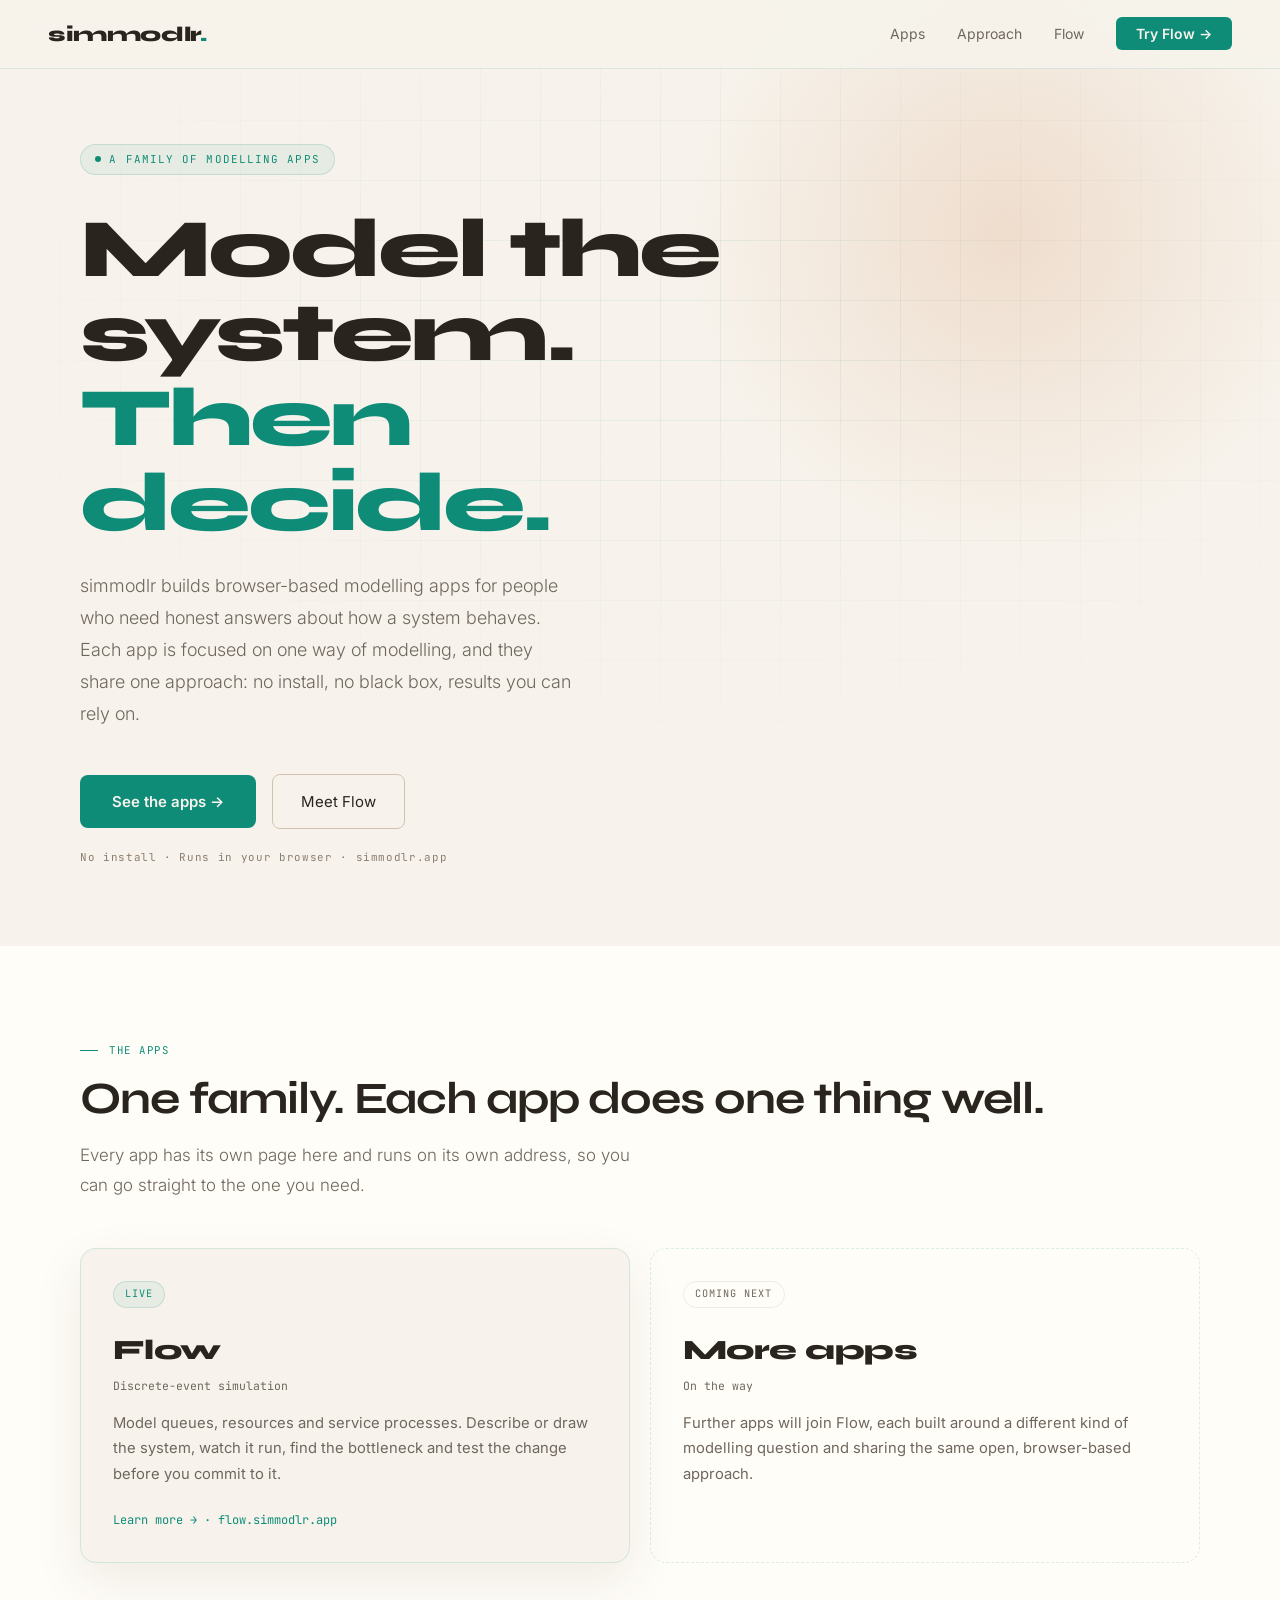
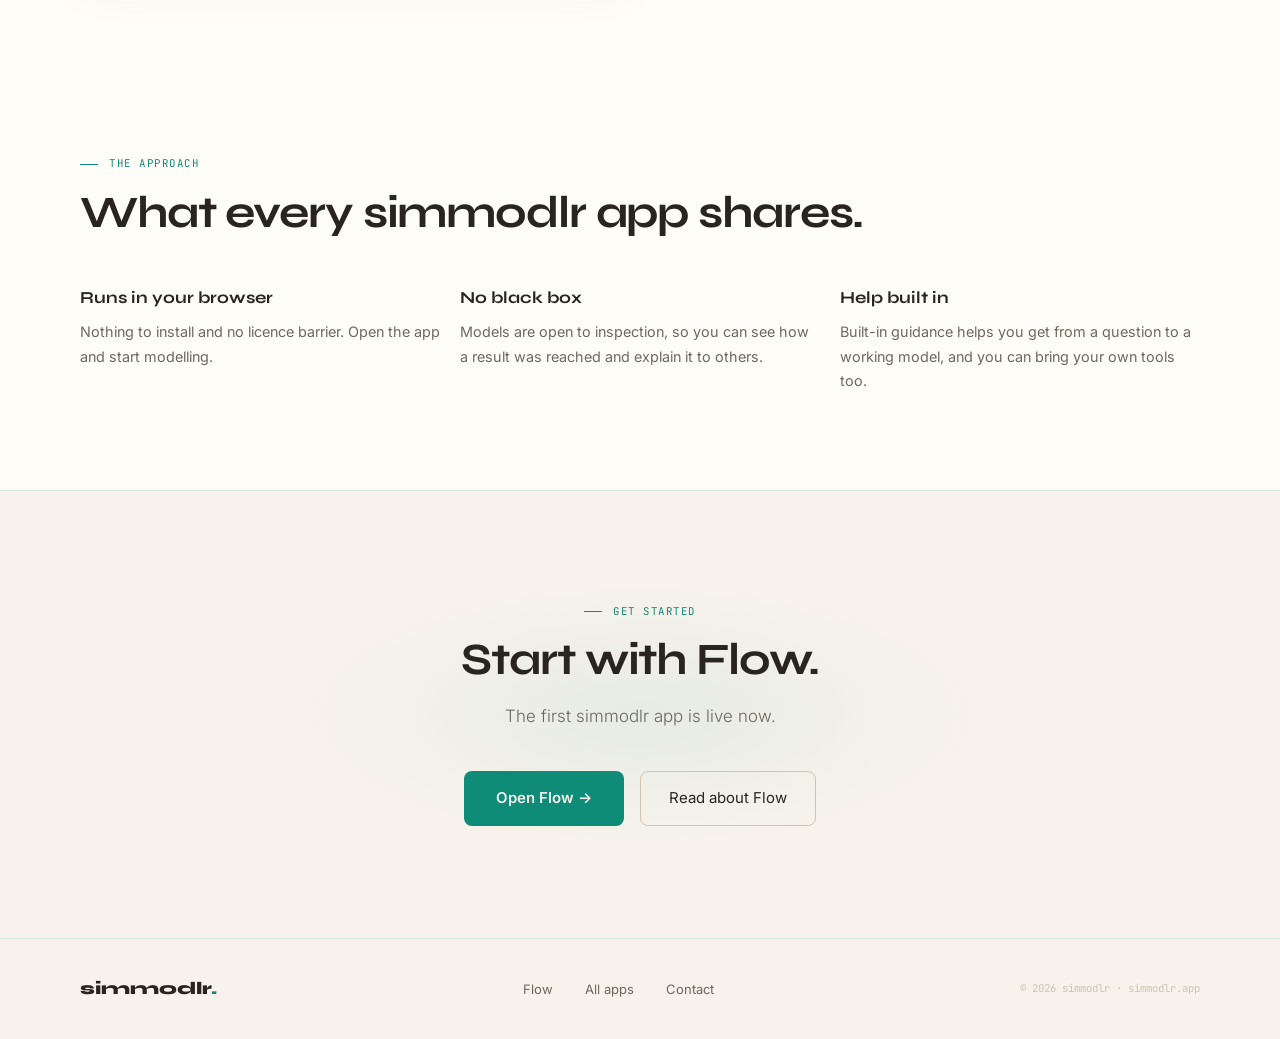
==== commit 6845f6fa: "Restructure site for a family of apps: landing page at root, Flow at /flow - index.html is now the s" ====
--- a/index.html
+++ b/index.html
@@ -3,564 +3,21 @@
 <head>
 <meta charset="UTF-8">
 <meta name="viewport" content="width=device-width, initial-scale=1.0">
-<title>Flow by simmodlr — Discrete-Event Simulation in Your Browser</title>
-<link rel="icon" type="image/svg+xml" href="favicon.svg">
+<title>simmodlr — A family of modelling apps</title>
+<meta name="description" content="simmodlr is a family of browser-based modelling apps. Flow, the first, is a discrete-event simulation tool for queues, resources and service processes.">
+<link rel="icon" type="image/svg+xml" href="/favicon.svg">
 <link href="https://fonts.googleapis.com/css2?family=Syne:wght@400;500;600;700;800&family=Inter:wght@300;400;500;600&family=JetBrains+Mono:wght@400;500&display=swap" rel="stylesheet">
-<style>
-*, *::before, *::after { box-sizing: border-box; margin: 0; padding: 0; }
-
-:root {
-  --bg:         #F5F8FB;
-  --bg-2:       #FFFFFF;
-  --bg-3:       #EAF1F5;
-  --teal:       #0F9D8A;
-  --teal-dim:   #0B7D6E;
-  --teal-faint: rgba(15,157,138,0.1);
-  --amber:      #E59B2E;
-  --white:      #163042;
-  --mid:        #5E7486;
-  --dim:        #B4C4CF;
-  --nav-bg:     rgba(245,248,251,0.88);
-  --nav-border: rgba(15,157,138,0.12);
-  --grid-line:  rgba(15,157,138,0.08);
-  --orb-glow:   radial-gradient(circle, rgba(15,157,138,0.18) 0%, transparent 62%);
-  --surface-border: rgba(15,157,138,0.14);
-  --surface-line: rgba(22,48,66,0.08);
-  --tag-bg:     rgba(15,157,138,0.08);
-  --tag-border: rgba(15,157,138,0.18);
-  --hero-note:  #7890A1;
-  --shadow-soft: 0 18px 50px rgba(39,72,94,0.08);
-  --syne:       'Syne', sans-serif;
-  --inter:      'Inter', sans-serif;
-  --mono:       'JetBrains Mono', monospace;
-}
-
-body[data-theme="paper"] {
-  --bg:         #F7F3EC;
-  --bg-2:       #FFFDF8;
-  --bg-3:       #EFE7D8;
-  --teal:       #0E8C78;
-  --teal-dim:   #0B6D5D;
-  --teal-faint: rgba(14,140,120,0.1);
-  --amber:      #C46B2D;
-  --white:      #2A241E;
-  --mid:        #6F675D;
-  --dim:        #D1C3B0;
-  --nav-bg:     rgba(247,243,236,0.9);
-  --nav-border: rgba(14,140,120,0.12);
-  --grid-line:  rgba(14,140,120,0.07);
-  --orb-glow:   radial-gradient(circle, rgba(196,107,45,0.16) 0%, transparent 62%);
-  --surface-border: rgba(14,140,120,0.14);
-  --surface-line: rgba(42,36,30,0.08);
-  --tag-bg:     rgba(14,140,120,0.07);
-  --tag-border: rgba(14,140,120,0.16);
-  --hero-note:  #8D7D6E;
-  --shadow-soft: 0 18px 50px rgba(74,54,30,0.09);
-}
-
-body[data-theme="blueprint"] {
-  --bg:         #EEF4FA;
-  --bg-2:       #FFFFFF;
-  --bg-3:       #DCE8F3;
-  --teal:       #18A999;
-  --teal-dim:   #14796D;
-  --teal-faint: rgba(24,169,153,0.1);
-  --amber:      #1476D1;
-  --white:      #122638;
-  --mid:        #607689;
-  --dim:        #B2C5D7;
-  --nav-bg:     rgba(238,244,250,0.88);
-  --nav-border: rgba(20,118,209,0.12);
-  --grid-line:  rgba(20,118,209,0.08);
-  --orb-glow:   radial-gradient(circle, rgba(20,118,209,0.16) 0%, transparent 62%);
-  --surface-border: rgba(20,118,209,0.14);
-  --surface-line: rgba(18,38,56,0.08);
-  --tag-bg:     rgba(20,118,209,0.07);
-  --tag-border: rgba(20,118,209,0.16);
-  --hero-note:  #7A91A4;
-  --shadow-soft: 0 18px 50px rgba(20,50,82,0.08);
-}
-
-body[data-theme="black"] {
-  --bg:         #070D15;
-  --bg-2:       #0C1520;
-  --bg-3:       #12202E;
-  --teal:       #0ECFB4;
-  --teal-dim:   #0AA897;
-  --teal-faint: rgba(14,207,180,0.1);
-  --amber:      #F6A623;
-  --white:      #EEF3F8;
-  --mid:        #6B8299;
-  --dim:        #2E4459;
-  --nav-bg:     rgba(7,13,21,0.85);
-  --nav-border: rgba(14,207,180,0.08);
-  --grid-line:  rgba(14,207,180,0.035);
-  --orb-glow:   radial-gradient(circle, rgba(14,207,180,0.09) 0%, transparent 62%);
-  --surface-border: rgba(14,207,180,0.15);
-  --surface-line: rgba(255,255,255,0.04);
-  --tag-bg:     rgba(14,207,180,0.08);
-  --tag-border: rgba(14,207,180,0.18);
-  --hero-note:  #2E4459;
-  --shadow-soft: 0 20px 60px rgba(0,0,0,0.45);
-}
-
-html { scroll-behavior: smooth; overflow-x: hidden; }
-body {
-  background: var(--bg);
-  color: var(--white);
-  font-family: var(--inter);
-  font-size: 16px;
-  line-height: 1.6;
-  overflow-x: hidden;
-}
-
-/* ── NAV ── */
-nav {
-  position: fixed; top: 0; left: 0; right: 0; z-index: 100;
-  display: flex; align-items: center; justify-content: space-between;
-  padding: 1.1rem 3rem;
-  background: var(--nav-bg);
-  backdrop-filter: blur(16px);
-  border-bottom: 1px solid var(--nav-border);
-}
-.nav-brand {
-  font-family: var(--syne); font-size: 1.3rem; font-weight: 800;
-  color: var(--white); text-decoration: none; letter-spacing: -0.02em;
-  flex-shrink: 0;
-}
-.nav-brand span { color: var(--teal); }
-.nav-links { display: flex; gap: 2rem; align-items: center; list-style: none; }
-.nav-links a {
-  color: var(--mid); text-decoration: none;
-  font-size: 0.875rem; transition: color 0.2s;
-}
-.nav-links a:hover { color: var(--white); }
-.nav-btn {
-  background: var(--teal); color: var(--bg) !important;
-  padding: 0.5rem 1.25rem; border-radius: 6px;
-  font-weight: 600; font-size: 0.875rem; text-decoration: none;
-  transition: background 0.2s, transform 0.15s;
-}
-.nav-btn:hover { background: #17e8cc; transform: translateY(-1px); }
-
-/* ── HERO ── */
-.hero {
-  min-height: 100vh;
-  display: flex; flex-direction: column; justify-content: center;
-  padding: 9rem 3rem 5rem;
-  position: relative; overflow: hidden;
-}
-.hero-grid {
-  position: absolute; inset: 0;
-  background-image:
-    linear-gradient(var(--grid-line) 1px, transparent 1px),
-    linear-gradient(90deg, var(--grid-line) 1px, transparent 1px);
-  background-size: 60px 60px;
-  mask-image: radial-gradient(ellipse 85% 65% at 55% 35%, black 15%, transparent 72%);
-}
-.hero-orb {
-  position: absolute; top: -15%; right: -8%;
-  width: 750px; height: 750px; border-radius: 50%;
-  background: var(--orb-glow);
-  pointer-events: none;
-}
-.hero-inner { position: relative; max-width: 1120px; margin: 0 auto; width: 100%; }
-
-.hero-badge {
-  display: inline-flex; align-items: center; gap: 0.5rem;
-  border: 1px solid var(--tag-border);
-  background: var(--tag-bg);
-  padding: 0.35rem 0.9rem; border-radius: 100px;
-  font-family: var(--mono); font-size: 0.68rem; color: var(--teal);
-  letter-spacing: 0.1em; text-transform: uppercase; margin-bottom: 2rem;
-  opacity: 0; animation: up 0.5s 0.1s ease forwards;
-}
-.badge-pulse {
-  width: 6px; height: 6px; border-radius: 50%;
-  background: var(--teal); animation: pulse 2s infinite;
-}
-
-.hero-h1 {
-  font-family: var(--syne); font-weight: 800;
-  font-size: clamp(3rem, 6.5vw, 5.5rem);
-  line-height: 1.02; letter-spacing: -0.035em;
-  color: var(--white); margin-bottom: 1.5rem; max-width: 820px;
-  opacity: 0; animation: up 0.6s 0.2s ease forwards;
-}
-.hero-h1 .teal { color: var(--teal); }
-
-.hero-sub {
-  font-size: 1.125rem; color: var(--mid);
-  max-width: 500px; line-height: 1.78; font-weight: 300;
-  margin-bottom: 2.75rem;
-  opacity: 0; animation: up 0.6s 0.3s ease forwards;
-}
-
-.hero-ctas {
-  display: flex; gap: 1rem; flex-wrap: wrap; align-items: center;
-  opacity: 0; animation: up 0.6s 0.4s ease forwards;
-}
-.btn-primary {
-  display: inline-flex; align-items: center; gap: 0.5rem;
-  background: var(--teal); color: var(--bg);
-  padding: 0.9rem 2rem; border-radius: 8px;
-  font-weight: 600; font-size: 0.9375rem; text-decoration: none;
-  transition: background 0.2s, transform 0.15s;
-}
-.btn-primary:hover { background: #17e8cc; transform: translateY(-1px); }
-.btn-ghost {
-  display: inline-flex; align-items: center; gap: 0.5rem;
-  background: transparent; color: var(--white);
-  padding: 0.9rem 1.75rem; border-radius: 8px; font-size: 0.9375rem;
-  text-decoration: none; border: 1px solid var(--dim);
-  transition: border-color 0.2s;
-}
-.btn-ghost:hover { border-color: var(--mid); }
-.hero-note {
-  margin-top: 1.25rem;
-  font-family: var(--mono); font-size: 0.68rem; color: var(--hero-note);
-  letter-spacing: 0.06em;
-  opacity: 0; animation: up 0.6s 0.5s ease forwards;
-}
-
-/* ── GENERIC SECTION ── */
-section { padding: 6rem 3rem; position: relative; overflow: hidden; }
-.section-inner { max-width: 1120px; margin: 0 auto; width: 100%; }
-.section-tag {
-  font-family: var(--mono); font-size: 0.67rem; color: var(--teal);
-  letter-spacing: 0.14em; text-transform: uppercase;
-  display: flex; align-items: center; gap: 0.7rem; margin-bottom: 1rem;
-}
-.section-tag::before { content: ''; width: 18px; height: 1px; background: var(--teal); }
-.section-h2 {
-  font-family: var(--syne); font-weight: 700;
-  font-size: clamp(1.875rem, 3.5vw, 2.875rem);
-  line-height: 1.08; letter-spacing: -0.025em;
-  color: var(--white); margin-bottom: 1rem;
-}
-.section-body {
-  font-size: 1.0625rem; color: var(--mid);
-  max-width: 560px; line-height: 1.78; font-weight: 300;
-}
-
-/* ── PROBLEM ── */
-.problem { background: var(--bg-2); }
-.problem-split {
-  display: grid; grid-template-columns: minmax(0,1fr) minmax(0,1fr);
-  gap: 5rem; align-items: center; margin-top: 4rem;
-}
-.problem-points { list-style: none; display: flex; flex-direction: column; gap: 1.75rem; }
-.problem-point { display: flex; gap: 1rem; align-items: flex-start; }
-.pp-icon {
-  flex-shrink: 0; width: 38px; height: 38px;
-  border: 1px solid var(--surface-border); border-radius: 8px;
-  display: flex; align-items: center; justify-content: center;
-  font-size: 1.05rem; margin-top: 0.1rem;
-  background: var(--tag-bg);
-}
-.pp-title { font-weight: 500; color: var(--white); margin-bottom: 0.25rem; font-size: 0.9375rem; }
-.pp-body { font-size: 0.875rem; color: var(--mid); line-height: 1.7; }
-
-/* chart */
-.chart-wrap {
-  background: var(--bg); border: 1px solid var(--surface-border);
-  border-radius: 12px; padding: 1.75rem; overflow: hidden;
-  box-shadow: var(--shadow-soft);
-}
-.chart-label {
-  font-family: var(--mono); font-size: 0.65rem; color: var(--mid);
-  letter-spacing: 0.09em; text-transform: uppercase; margin-bottom: 1.5rem;
-}
-.bars { display: flex; align-items: flex-end; gap: 0.875rem; height: 150px; }
-.bar-col { flex: 1; display: flex; flex-direction: column; align-items: center; gap: 0.5rem; height: 100%; justify-content: flex-end; }
-.bar {
-  width: 100%; border-radius: 4px 4px 0 0;
-  transform-origin: bottom; transform: scaleY(0);
-  transition: transform 0.8s cubic-bezier(0.34,1.2,0.64,1);
-  position: relative;
-}
-.bar.animate { transform: scaleY(1); }
-.bar-f { background: rgba(107,130,153,0.3); }
-.bar-a { background: var(--teal); }
-.bar-tip {
-  position: absolute; top: -1.4rem; left: 50%; transform: translateX(-50%);
-  font-family: var(--mono); font-size: 0.58rem; color: var(--white); white-space: nowrap;
-}
-.bar-key { font-family: var(--mono); font-size: 0.6rem; color: var(--mid); }
-.chart-legend {
-  display: flex; gap: 1.5rem; margin-top: 1.25rem;
-  padding-top: 1rem; border-top: 1px solid var(--surface-line);
-}
-.legend-i { display: flex; align-items: center; gap: 0.45rem; font-size: 0.73rem; color: var(--mid); }
-.legend-dot { width: 10px; height: 10px; border-radius: 2px; }
-
-/* ── OPEN WORKFLOW ── */
-.how { background: var(--bg); }
-.open-grid {
-  display: grid; grid-template-columns: repeat(3,minmax(0,1fr));
-  gap: 1.25rem; margin-top: 3.5rem;
-}
-.open-card {
-  background: var(--bg-2);
-  border: 1px solid var(--surface-line);
-  border-radius: 10px;
-  padding: 1.875rem;
-  box-shadow: var(--shadow-soft);
-}
-.open-icon { font-size: 1.375rem; margin-bottom: 0.875rem; display: block; }
-.open-title {
-  font-family: var(--syne); font-size: 1.125rem; font-weight: 700;
-  color: var(--white); margin-bottom: 0.625rem;
-}
-.open-body { font-size: 0.875rem; color: var(--mid); line-height: 1.72; }
-.tag {
-  font-family: var(--mono); font-size: 0.6rem; color: var(--teal);
-  background: var(--tag-bg); border: 1px solid var(--tag-border);
-  padding: 0.25rem 0.6rem; border-radius: 4px; letter-spacing: 0.04em;
-}
-
-/* ── FEATURES ── */
-.features { background: var(--bg-2); }
-.feat-grid {
-  display: grid; grid-template-columns: repeat(3,minmax(0,1fr));
-  gap: 1.25rem; margin-top: 3.5rem;
-}
-.feat-card {
-  padding: 1.875rem; border-radius: 10px;
-  background: var(--bg-2); border: 1px solid var(--surface-line);
-  transition: border-color 0.22s, transform 0.22s;
-  box-shadow: var(--shadow-soft);
-}
-.feat-card:hover { border-color: var(--surface-border); transform: translateY(-2px); }
-.feat-card.primary { border-color: var(--surface-border); background: linear-gradient(140deg, var(--tag-bg), var(--bg-2)); }
-.feat-icon { font-size: 1.375rem; margin-bottom: 0.875rem; display: block; }
-.feat-title {
-  font-family: var(--syne); font-size: 1.125rem; font-weight: 700;
-  color: var(--white); margin-bottom: 0.5rem;
-}
-.feat-body { font-size: 0.875rem; color: var(--mid); line-height: 1.72; }
-.feat-detail {
-  margin-top: 0.875rem; padding-top: 0.875rem;
-  border-top: 1px solid var(--surface-line);
-  font-family: var(--mono); font-size: 0.67rem;
-  color: var(--teal-dim); line-height: 1.85;
-}
-
-/* ── SCENARIO ── */
-.scenario { background: var(--bg); }
-.scenario-p { font-size: 1rem; color: var(--mid); line-height: 1.82; font-weight: 300; margin-bottom: 1.125rem; }
-.scenario-p strong { color: var(--white); font-weight: 500; }
-.scenario-proof {
-  display: grid;
-  grid-template-columns: repeat(4, minmax(0, 1fr));
-  gap: 0.75rem;
-  margin: 2rem 0 3.5rem;
-}
-.scenario-stat {
-  background: var(--bg);
-  border: 1px solid var(--surface-line);
-  border-radius: 10px;
-  padding: 1rem;
-}
-.scenario-stat-icon {
-  display: block;
-  font-size: 1.2rem;
-  line-height: 1;
-  margin-bottom: 0.6rem;
-}
-.scenario-stat strong {
-  display: block;
-  font-family: var(--syne);
-  font-size: 1.45rem;
-  line-height: 1;
-  color: var(--teal);
-  margin-bottom: 0.45rem;
-}
-.scenario-stat span {
-  display: block;
-  color: var(--mid);
-  font-size: 0.76rem;
-  line-height: 1.45;
-}
-
-/* ── SCENARIO SHOTS ── */
-.scenario-intro { max-width: 720px; margin-bottom: 3.5rem; }
-.scenario-intro + .scenario-proof { margin-top: -1.4rem; }
-.scenario-showcase {
-  display: grid;
-  grid-template-columns: repeat(2, minmax(0, 1fr));
-  gap: 1.25rem;
-  align-items: start;
-}
-.shot-item {
-  display: flex;
-  flex-direction: column;
-  gap: 0.75rem;
-  background: var(--bg);
-  border: 1px solid var(--surface-line);
-  border-radius: 12px;
-  padding: 1rem;
-  box-shadow: var(--shadow-soft);
-}
-.shot-item.primary { padding: 1rem; }
-.shot-step {
-  font-family: var(--mono); font-size: 0.62rem; color: var(--teal);
-  letter-spacing: 0.12em; text-transform: uppercase;
-}
-.shot-title {
-  font-family: var(--syne); font-size: 1.0625rem; font-weight: 700;
-  color: var(--white);
-}
-.shot-frame {
-  border-radius: 10px; overflow: hidden;
-  border: 1px solid var(--surface-border);
-  background: var(--bg-3);
-  display: flex; align-items: center; justify-content: center;
-  aspect-ratio: 16 / 10;
-}
-.shot-frame.proposal-frame { aspect-ratio: 16 / 9; }
-.shot-frame.run-frame { aspect-ratio: 3 / 1; }
-.shot-frame.explore-frame { aspect-ratio: 4 / 3; }
-.shot-frame.compare-frame { aspect-ratio: 1 / 1; }
-.shot-frame img {
-  display: block; width: 100%; height: 100%; object-fit: contain; object-position: top left;
-}
-.shot-frame.explore-frame img,
-.shot-frame.compare-frame img { object-position: top center; }
-.shot-caption { font-size: 0.8125rem; color: var(--mid); line-height: 1.62; }
-.complex-proof {
-  margin-top: 1.25rem;
-  background: var(--bg);
-  border: 1px solid var(--surface-line);
-  border-radius: 12px;
-  padding: 1rem;
-  box-shadow: var(--shadow-soft);
-}
-.complex-frame {
-  border-radius: 10px;
-  overflow: hidden;
-  border: 1px solid var(--surface-border);
-  background: var(--bg-3);
-  aspect-ratio: 2310 / 803;
-}
-.complex-frame img {
-  display: block;
-  width: 100%;
-  height: 100%;
-  object-fit: contain;
-  object-position: center;
-}
-.complex-copy {
-  display: grid;
-  grid-template-columns: minmax(0, 0.8fr) minmax(0, 1.2fr);
-  gap: 1.25rem;
-  margin-top: 1rem;
-  align-items: start;
-}
-.complex-title {
-  font-family: var(--syne);
-  font-size: 1.0625rem;
-  font-weight: 700;
-  color: var(--white);
-}
-.complex-body { font-size: 0.8125rem; color: var(--mid); line-height: 1.62; }
-/* ── AUDIENCES ── */
-.audiences { background: var(--bg-2); }
-.aud-grid {
-  display: grid; grid-template-columns: repeat(3,minmax(0,1fr));
-  gap: 1.25rem; margin-top: 3.5rem;
-}
-.aud-card {
-  padding: 1.875rem; border-radius: 10px;
-  background: var(--bg-2); border: 1px solid var(--surface-line);
-  box-shadow: var(--shadow-soft);
-}
-.aud-role {
-  font-family: var(--syne); font-size: 1.0625rem; font-weight: 700;
-  color: var(--white); margin-bottom: 0.625rem;
-}
-.aud-body { font-size: 0.875rem; color: var(--mid); line-height: 1.72; margin-bottom: 1.125rem; }
-.aud-use { font-family: var(--mono); font-size: 0.67rem; color: var(--teal); }
-
-/* ── CTA ── */
-.cta {
-  background: var(--bg);
-  border-top: 1px solid var(--nav-border);
-  text-align: center; padding: 7rem 3rem; position: relative; overflow: hidden;
-}
-.cta-glow {
-  position: absolute; top: 50%; left: 50%;
-  transform: translate(-50%,-50%);
-  width: 700px; height: 280px; border-radius: 50%;
-  background: radial-gradient(ellipse, var(--tag-bg) 0%, transparent 68%);
-  pointer-events: none;
-}
-.cta .section-h2 { max-width: 560px; margin: 0 auto 1rem; }
-.cta .section-body { margin: 0 auto 2.5rem; text-align: center; max-width: 440px; }
-.cta-btns { display: flex; gap: 1rem; justify-content: center; flex-wrap: wrap; }
-.cta-note { margin-top: 1.5rem; font-family: var(--mono); font-size: 0.67rem; color: var(--dim); letter-spacing: 0.06em; }
-
-/* ── FOOTER ── */
-footer {
-  background: var(--bg); padding: 2.25rem 3rem;
-  border-top: 1px solid var(--nav-border);
-}
-.footer-inner {
-  max-width: 1120px; margin: 0 auto;
-  display: flex; justify-content: space-between; align-items: center; flex-wrap: wrap; gap: 1.5rem;
-}
-.footer-brand {
-  font-family: var(--syne); font-size: 1.1rem; font-weight: 800;
-  color: var(--white); text-decoration: none;
-}
-.footer-brand span { color: var(--teal); }
-.footer-links { display: flex; gap: 2rem; list-style: none; flex-wrap: wrap; }
-.footer-links a { font-size: 0.8125rem; color: var(--mid); text-decoration: none; transition: color 0.2s; }
-.footer-links a:hover { color: var(--white); }
-.footer-copy { font-family: var(--mono); font-size: 0.67rem; color: var(--dim); }
-
-/* ── ANIMATIONS ── */
-@keyframes up { from { opacity:0; transform:translateY(16px); } to { opacity:1; transform:translateY(0); } }
-@keyframes pulse { 0%,100%{opacity:1} 50%{opacity:0.3} }
-.reveal { opacity:0; transform:translateY(18px); transition: opacity 0.65s ease, transform 0.65s ease; }
-.reveal.in { opacity:1; transform:translateY(0); }
-.d1{transition-delay:.1s} .d2{transition-delay:.2s} .d3{transition-delay:.3s}
-
-/* ── RESPONSIVE ── */
-@media(max-width:900px){
-  nav{padding:1rem 1.5rem;} .nav-links{display:none;}
-  section{padding:4rem 1.5rem;} .hero{padding:7rem 1.5rem 4rem;}
-  .problem-split{grid-template-columns:1fr;gap:3rem;}
-  .scenario-proof{grid-template-columns:repeat(2,1fr);}
-  .scenario-showcase{grid-template-columns:1fr;}
-  .complex-copy{grid-template-columns:1fr;}
-  .open-grid,.feat-grid,.aud-grid{grid-template-columns:1fr;}
-  .feat-detail-grid{grid-template-columns:repeat(2,minmax(0,1fr)) !important;}
-  .footer-inner{flex-direction:column;text-align:center;} .footer-links{justify-content:center;}
-}
-@media(max-width:560px){
-  .hero{padding-left:1.25rem;padding-right:1.25rem;}
-  .hero-h1{
-    font-size:clamp(1.875rem, 10vw, 2.5rem);
-    line-height:1.08;
-    letter-spacing:0;
-    padding-right:0.08em;
-  }
-  .scenario-proof{grid-template-columns:1fr;}
-  .complex-frame{aspect-ratio:2310 / 803;}
-}
-</style>
+<link rel="stylesheet" href="/assets/site.css">
 </head>
 <body>
 
-<!-- NAV -->
+<!-- NAV (shared: keep in step with /flow and templates/app-page.html) -->
 <nav>
   <a href="/" class="nav-brand">simmodlr<span>.</span></a>
   <ul class="nav-links">
-    <li><a href="#how">Open workflow</a></li>
-    <li><a href="#features">Capabilities</a></li>
-    <li><a href="#example">Example</a></li>
-    <li><a href="#for-who">Who it's for</a></li>
+    <li><a href="#apps">Apps</a></li>
+    <li><a href="#approach">Approach</a></li>
+    <li><a href="/flow/">Flow</a></li>
     <li><a href="https://flow.simmodlr.app/" class="nav-btn">Try Flow →</a></li>
   </ul>
 </nav>
@@ -570,265 +27,63 @@
   <div class="hero-grid"></div>
   <div class="hero-orb"></div>
   <div class="hero-inner">
-    <div class="hero-badge"><div class="badge-pulse"></div>Flow by simmodlr — now live</div>
-    <h1 class="hero-h1">Understand your system<br>before you <span class="teal">commit to it.</span></h1>
+    <div class="hero-badge"><div class="badge-pulse"></div>A family of modelling apps</div>
+    <h1 class="hero-h1">Model the system.<br><span class="teal">Then decide.</span></h1>
     <p class="hero-sub">
-      simmodlr is a family of modelling apps. Flow, the first,
-      is a browser-based discrete-event simulation tool.
-      Model queues, resources, and service processes — no install,
-      no code, results you can rely on.
+      simmodlr builds browser-based modelling apps for people who need
+      honest answers about how a system behaves. Each app is focused on
+      one way of modelling, and they share one approach: no install,
+      no black box, results you can rely on.
     </p>
     <div class="hero-ctas">
-      <a href="https://flow.simmodlr.app/" class="btn-primary">Start modelling →</a>
-      <a href="#example" class="btn-ghost">See a worked example</a>
+      <a href="#apps" class="btn-primary">See the apps →</a>
+      <a href="/flow/" class="btn-ghost">Meet Flow</a>
     </div>
-    <p class="hero-note">No install · Runs entirely in your browser · flow.simmodlr.app</p>
+    <p class="hero-note">No install · Runs in your browser · simmodlr.app</p>
   </div>
 </section>
 
-<!-- PROBLEM -->
-<section class="problem" id="problem">
+<!-- APPS (add one card per app; each links to /<app>/) -->
+<section class="apps" id="apps">
   <div class="section-inner">
-    <div class="section-tag">The problem</div>
-    <h2 class="section-h2">Spreadsheets lie about queues.</h2>
-    <p class="section-body">Queueing formulas assume steady-state averages. Real systems don't work that way — and the gap between the formula and reality grows fast as utilisation rises.</p>
-    <div class="problem-split">
-      <ul class="problem-points reveal">
-        <li class="problem-point">
-          <div class="pp-icon">⚡</div>
-          <div>
-            <div class="pp-title">Variability is non-linear</div>
-            <p class="pp-body">A server at 90% utilisation has roughly nine times more wait time than one at 50% — not 80% more. The formula gives you the wrong number by a wide margin.</p>
-          </div>
-        </li>
-        <li class="problem-point">
-          <div class="pp-icon">📊</div>
-          <div>
-            <div class="pp-title">Distributions are not averages</div>
-            <p class="pp-body">Exponential service times and empirical service times produce different queue dynamics. Point estimates hide variance. Confidence intervals reveal it.</p>
-          </div>
-        </li>
-        <li class="problem-point">
-          <div class="pp-icon">🔗</div>
-          <div>
-            <div class="pp-title">Multi-stage systems compound</div>
-            <p class="pp-body">When stages share resources, blocking and starvation emerge that no formula predicts. Simulation models these interactions event by event.</p>
-          </div>
-        </li>
-      </ul>
-      <div class="reveal d2">
-        <div class="chart-wrap">
-          <div class="chart-label">Mean wait time — formula vs simulation (single server)</div>
-          <div class="bars" id="chartBars">
-            <div class="bar-col">
-              <div class="bar bar-f" style="height:14%"><span class="bar-tip">3m</span></div>
-              <div class="bar bar-a" style="height:16%"><span class="bar-tip">3.5m</span></div>
-              <div class="bar-key">50%</div>
-            </div>
-            <div class="bar-col">
-              <div class="bar bar-f" style="height:24%"><span class="bar-tip">5m</span></div>
-              <div class="bar bar-a" style="height:30%"><span class="bar-tip">6.5m</span></div>
-              <div class="bar-key">65%</div>
-            </div>
-            <div class="bar-col">
-              <div class="bar bar-f" style="height:40%"><span class="bar-tip">9m</span></div>
-              <div class="bar bar-a" style="height:52%"><span class="bar-tip">13m</span></div>
-              <div class="bar-key">80%</div>
-            </div>
-            <div class="bar-col">
-              <div class="bar bar-f" style="height:58%"><span class="bar-tip">18m</span></div>
-              <div class="bar bar-a" style="height:80%"><span class="bar-tip">41m</span></div>
-              <div class="bar-key">90%</div>
-            </div>
-            <div class="bar-col">
-              <div class="bar bar-f" style="height:70%"><span class="bar-tip">36m</span></div>
-              <div class="bar bar-a" style="height:100%"><span class="bar-tip">190m</span></div>
-              <div class="bar-key">95%</div>
-            </div>
-          </div>
-          <div class="chart-legend">
-            <div class="legend-i"><div class="legend-dot" style="background:rgba(107,130,153,0.4)"></div>Formula</div>
-            <div class="legend-i"><div class="legend-dot" style="background:var(--teal)"></div>Simulation</div>
-          </div>
-        </div>
+    <div class="section-tag">The apps</div>
+    <h2 class="section-h2">One family. Each app does one thing well.</h2>
+    <p class="section-body">Every app has its own page here and runs on its own address, so you can go straight to the one you need.</p>
+    <div class="app-grid reveal">
+      <a href="/flow/" class="app-card">
+        <span class="app-status">Live</span>
+        <span class="app-name">Flow</span>
+        <span class="app-kind">Discrete-event simulation</span>
+        <p class="app-body">Model queues, resources and service processes. Describe or draw the system, watch it run, find the bottleneck and test the change before you commit to it.</p>
+        <span class="app-links">Learn more → · flow.simmodlr.app</span>
+      </a>
+      <div class="app-card soon">
+        <span class="app-status">Coming next</span>
+        <span class="app-name">More apps</span>
+        <span class="app-kind">On the way</span>
+        <p class="app-body">Further apps will join Flow, each built around a different kind of modelling question and sharing the same open, browser-based approach.</p>
       </div>
     </div>
   </div>
 </section>
 
-<!-- OPEN WORKFLOW -->
-<section class="how" id="how">
+<!-- APPROACH -->
+<section class="features" id="approach">
   <div class="section-inner">
-    <div class="section-tag">Open workflow</div>
-    <h2 class="section-h2">Built-in help. Your own tools.</h2>
-    <p class="section-body">Flow can help you build models, analyse results, and test improvements. Prefer your own AI tools? Use them too.</p>
-    <div class="open-grid reveal">
-      <div class="open-card">
-        <span class="open-icon">✏️</span>
-        <h3 class="open-title">Build with Flow</h3>
-        <p class="open-body">Create a model from a plain-English description, then inspect and edit it.</p>
+    <div class="section-tag">The approach</div>
+    <h2 class="section-h2">What every simmodlr app shares.</h2>
+    <div class="principles reveal">
+      <div class="principle">
+        <h3>Runs in your browser</h3>
+        <p>Nothing to install and no licence barrier. Open the app and start modelling.</p>
       </div>
-      <div class="open-card">
-        <span class="open-icon">📊</span>
-        <h3 class="open-title">Analyse with Flow</h3>
-        <p class="open-body">Explore results, identify pressure points, and generate recommendations.</p>
+      <div class="principle">
+        <h3>No black box</h3>
+        <p>Models are open to inspection, so you can see how a result was reached and explain it to others.</p>
       </div>
-      <div class="open-card">
-        <span class="open-icon">🔓</span>
-        <h3 class="open-title">Use your own AI tools</h3>
-        <p class="open-body">Share the Flow schema with any AI chat tool, ask it to build a model, and import the result — no lock-in, no black box.</p>
-      </div>
-    </div>
-  </div>
-</section>
-
-<!-- FEATURES -->
-<section class="features" id="features">
-  <div class="section-inner">
-    <div class="section-tag">Capabilities</div>
-    <h2 class="section-h2">Design. Run. Analyse. Change.</h2>
-    <p class="section-body">Build the model, watch it run, understand the results, then test the change — all in one browser workflow.</p>
-    <div class="feat-grid reveal">
-      <div class="feat-card primary" style="grid-column: 1 / -1;">
-        <span class="feat-icon">✏️</span>
-        <h3 class="feat-title">Design — four ways to build your model</h3>
-        <p class="feat-body">Describe the system in plain English, draw it on the canvas, edit the forms directly — or bring a model built outside Flow and import it.</p>
-        <div class="feat-detail feat-detail-grid" style="display:grid; grid-template-columns:repeat(4,minmax(0,1fr)); gap: 2rem; margin-top: 1rem;">
-          <div>
-            <div style="color: var(--teal); font-weight: 600; margin-bottom: 0.3rem;">Describe</div>
-            Describe your process in plain English<br>
-            Flow builds the first version<br>
-            Review and adjust before anything runs
-          </div>
-          <div>
-            <div style="color: var(--teal); font-weight: 600; margin-bottom: 0.3rem;">Draw</div>
-            Drag-and-drop layout<br>
-            Stays in sync with the editors<br>
-            Easy visual checking
-          </div>
-          <div>
-            <div style="color: var(--teal); font-weight: 600; margin-bottom: 0.3rem;">Form Based</div>
-            Robust, validated, easy to use<br>
-            Define entities, events, and queues
-          </div>
-          <div>
-            <div style="color: var(--teal); font-weight: 600; margin-bottom: 0.3rem;">Use an AI Chat tool</div>
-            Share the Flow schema with any AI chat tool<br>
-            Ask it to build the model for you<br>
-            Import the result directly into Flow
-          </div>
-        </div>
-      </div>
-      <div class="feat-card">
-        <span class="feat-icon">▶️</span>
-        <h3 class="feat-title">Run — robust experiments</h3>
-        <p class="feat-body">Watch queues form, resources become busy, and entities move through the process.</p>
-        <div class="feat-detail">Live flow on the canvas<br>Queues, completions and utilisation<br>Visible behaviour before conclusions</div>
-      </div>
-      <div class="feat-card">
-        <span class="feat-icon">📊</span>
-        <h3 class="feat-title">Analyse — confidence in the results</h3>
-        <p class="feat-body">Explore builds confidence in the results and highlights what needs attention.</p>
-        <div class="feat-detail">Confidence target checking<br>Plain-English explanation<br>Pressure points highlighted</div>
-      </div>
-      <div class="feat-card">
-        <span class="feat-icon">🔁</span>
-        <h3 class="feat-title">Change — test improvements safely</h3>
-        <p class="feat-body">Test a proposed change, compare the result, then save what works.</p>
-        <div class="feat-detail">Temporary model changes<br>Before-and-after comparison<br>Save only what works</div>
-      </div>
-    </div>
-  </div>
-</section>
-
-<!-- SCENARIO -->
-<section class="scenario" id="example">
-  <div class="section-inner">
-    <div class="section-tag">Worked example</div>
-    <h2 class="section-h2">A&amp;E triage, from prompt to tested change in minutes.</h2>
-    <div class="scenario-intro reveal">
-      <p class="scenario-p">A plain-English brief becomes a working emergency-department model: arrivals, triage, queues, doctors, and exits.</p>
-      <p class="scenario-p">Then Flow runs it, analyses the results, recommends a doctor-capacity change, and tests it before anything is saved.</p>
-    </div>
-
-    <div class="scenario-proof reveal">
-      <div class="scenario-stat"><span class="scenario-stat-icon">✏️</span><strong>Design</strong><span>Describe the system and review the proposed model</span></div>
-      <div class="scenario-stat"><span class="scenario-stat-icon">▶️</span><strong>Run</strong><span>Execute the pathway and watch the model behave</span></div>
-      <div class="scenario-stat"><span class="scenario-stat-icon">📊</span><strong>Analyse</strong><span>Build confidence and understand the pressure points</span></div>
-      <div class="scenario-stat"><span class="scenario-stat-icon">🔁</span><strong>Change</strong><span>Test the improvement before saving it to the model</span></div>
-    </div>
-
-    <div class="scenario-showcase">
-      <div class="shot-item reveal d1">
-        <div class="shot-step">01 — Design</div>
-        <div class="shot-title">Flow drafts the model from the brief</div>
-        <div class="shot-frame proposal-frame">
-          <img src="images/Proposed Model.png" alt="Model proposal describing emergency department triage with arrivals, triage queue, doctor priority queue, resources, and exits" loading="lazy">
-        </div>
-        <p class="shot-caption">Review the proposed flow before saving it to the model library.</p>
-      </div>
-
-      <div class="shot-item reveal d2">
-        <div class="shot-step">02 — Run</div>
-        <div class="shot-title">Watch the process in action</div>
-        <div class="shot-frame run-frame">
-          <img src="images/Run.png" alt="Running model canvas showing patient arrivals, triage queue, doctor queue, exit, doctor consultation complete, utilisation, throughput, and waiting counts" loading="lazy">
-        </div>
-        <p class="shot-caption">Seeing the model run makes the process visible: queues, movement, resource use, and flow. Flow lets you run experiments by changing model parameters and testing values over ranges — so you can understand behaviour, not just observe it.</p>
-      </div>
-
-      <div class="shot-item primary reveal d3">
-        <div class="shot-step">03 — Analyse</div>
-        <div class="shot-title">Explore provides confidence in the results</div>
-        <div class="shot-frame explore-frame">
-          <img src="images/Screenshot 2026-06-03 061616.png" alt="Explore results summary showing confidence achieved with 45 replications, average wait, time in system, arrivals, served patients, and no early leavers" loading="lazy">
-        </div>
-        <p class="shot-caption">Explore builds confidence, summarises the results, and recommends what to change next.</p>
-      </div>
-
-      <div class="shot-item reveal d4">
-        <div class="shot-step">04 — Change</div>
-        <div class="shot-title">Test the proposed change safely</div>
-        <div class="shot-frame compare-frame">
-          <img src="images/Comapre.png" alt="Analyse and compare panel showing doctor bottleneck, proposed doctor capacity change from 3 to 4, and before-after performance metrics" loading="lazy">
-        </div>
-        <p class="shot-caption">Test the recommendation, compare the result, and save it when it works.</p>
-      </div>
-    </div>
-
-    <div class="complex-proof reveal">
-      <div class="complex-frame">
-        <img src="images/Complex.png" alt="Large Flow model organised into coloured sections with many connected queues, activities, resources, routes, and handoffs" loading="lazy">
-      </div>
-      <div class="complex-copy">
-        <div class="complex-title">Simple to start. Built for real systems.</div>
-        <p class="complex-body">The triage example is easy to follow, but the same canvas can hold larger pathways too. Sections help organise complex models with branching routes, shared resources, priorities, and handoffs across a whole service.</p>
-      </div>
-    </div>
-  </div>
-</section>
-
-<!-- WHO IT'S FOR -->
-<section class="audiences" id="for-who">
-  <div class="section-inner">
-    <div class="section-tag">Who it's for</div>
-    <h2 class="section-h2">If you have a problem to solve, this is for you.</h2>
-    <p class="section-body">You do not need a background in simulation. If you have a real problem and need an honest answer, this is for you.</p>
-    <div class="aud-grid reveal">
-      <div class="aud-card">
-        <h3 class="aud-role">"We need to understand this before we spend the money."</h3>
-        <p class="aud-body">A decision is coming — a new service, a change in staffing, an investment in capacity. You need numbers you can defend, not a back-of-envelope estimate. Flow gives you a model you can run, tweak, and present — built in hours, not weeks.</p>
-        <div class="aud-use">→ Run the scenarios. Know the risks before you commit.</div>
-      </div>
-      <div class="aud-card">
-        <h3 class="aud-role">"The system is struggling and I need to know why."</h3>
-        <p class="aud-body">Queues are building. Waits are longer than they should be. Something isn't working but it's not obvious where the problem actually is. Simulation lets you see inside the system — test changes safely before touching anything real.</p>
-        <div class="aud-use">→ Find the bottleneck. Test the fix. Then act.</div>
-      </div>
-      <div class="aud-card">
-        <h3 class="aud-role">"I want to learn simulation properly, without the cost."</h3>
-        <p class="aud-body">You're studying operations, engineering, or healthcare systems — or teaching it. Commercial simulation tools are expensive and slow to learn. Flow runs in a browser, and doesn't hide how it works.</p>
-        <div class="aud-use">→ No install. No licence barrier. No black box.</div>
+      <div class="principle">
+        <h3>Help built in</h3>
+        <p>Built-in guidance helps you get from a question to a working model, and you can bring your own tools too.</p>
       </div>
     </div>
   </div>
@@ -839,48 +94,28 @@
   <div class="cta-glow"></div>
   <div style="position:relative">
     <div class="section-tag" style="justify-content:center">Get started</div>
-    <h2 class="section-h2">Ready to trust your analysis?</h2>
-    <p class="section-body">Sign up to explore.</p>
+    <h2 class="section-h2">Start with Flow.</h2>
+    <p class="section-body">The first simmodlr app is live now.</p>
     <div class="cta-btns">
       <a href="https://flow.simmodlr.app/" class="btn-primary">Open Flow →</a>
+      <a href="/flow/" class="btn-ghost">Read about Flow</a>
     </div>
   </div>
 </section>
 
-<!-- FOOTER -->
+<!-- FOOTER (shared) -->
 <footer>
   <div class="footer-inner">
     <a href="/" class="footer-brand">simmodlr<span>.</span></a>
     <ul class="footer-links">
-      <li><a href="#how">Open workflow</a></li>
-      <li><a href="#features">Capabilities</a></li>
+      <li><a href="/flow/">Flow</a></li>
+      <li><a href="/#apps">All apps</a></li>
       <li><a href="#">Contact</a></li>
     </ul>
     <div class="footer-copy">© 2026 simmodlr · simmodlr.app</div>
   </div>
 </footer>
 
-<script>
-  document.body.dataset.theme = 'paper';
-
-  // Scroll reveal
-  const obs = new IntersectionObserver(entries => {
-    entries.forEach(e => { if (e.isIntersecting) e.target.classList.add('in'); });
-  }, { threshold: 0.1, rootMargin: '0px 0px -50px 0px' });
-  document.querySelectorAll('.reveal').forEach(el => obs.observe(el));
-
-  // Animate chart bars when in view
-  const chartObs = new IntersectionObserver(entries => {
-    entries.forEach(e => {
-      if (e.isIntersecting) {
-        e.target.querySelectorAll('.bar').forEach((b, i) => {
-          setTimeout(() => b.classList.add('animate'), i * 80);
-        });
-        chartObs.unobserve(e.target);
-      }
-    });
-  }, { threshold: 0.4 });
-  document.querySelectorAll('.chart-wrap').forEach(el => chartObs.observe(el));
-</script>
+<script src="/assets/site.js"></script>
 </body>
 </html>
--- a/assets/site.css
+++ b/assets/site.css
@@ -0,0 +1,595 @@
+/* simmodlr shared styles: used by the family landing page and every app page. */
+*, *::before, *::after { box-sizing: border-box; margin: 0; padding: 0; }
+
+:root {
+  --bg:         #F5F8FB;
+  --bg-2:       #FFFFFF;
+  --bg-3:       #EAF1F5;
+  --teal:       #0F9D8A;
+  --teal-dim:   #0B7D6E;
+  --teal-faint: rgba(15,157,138,0.1);
+  --amber:      #E59B2E;
+  --white:      #163042;
+  --mid:        #5E7486;
+  --dim:        #B4C4CF;
+  --nav-bg:     rgba(245,248,251,0.88);
+  --nav-border: rgba(15,157,138,0.12);
+  --grid-line:  rgba(15,157,138,0.08);
+  --orb-glow:   radial-gradient(circle, rgba(15,157,138,0.18) 0%, transparent 62%);
+  --surface-border: rgba(15,157,138,0.14);
+  --surface-line: rgba(22,48,66,0.08);
+  --tag-bg:     rgba(15,157,138,0.08);
+  --tag-border: rgba(15,157,138,0.18);
+  --hero-note:  #7890A1;
+  --shadow-soft: 0 18px 50px rgba(39,72,94,0.08);
+  --syne:       'Syne', sans-serif;
+  --inter:      'Inter', sans-serif;
+  --mono:       'JetBrains Mono', monospace;
+}
+
+body[data-theme="paper"] {
+  --bg:         #F7F3EC;
+  --bg-2:       #FFFDF8;
+  --bg-3:       #EFE7D8;
+  --teal:       #0E8C78;
+  --teal-dim:   #0B6D5D;
+  --teal-faint: rgba(14,140,120,0.1);
+  --amber:      #C46B2D;
+  --white:      #2A241E;
+  --mid:        #6F675D;
+  --dim:        #D1C3B0;
+  --nav-bg:     rgba(247,243,236,0.9);
+  --nav-border: rgba(14,140,120,0.12);
+  --grid-line:  rgba(14,140,120,0.07);
+  --orb-glow:   radial-gradient(circle, rgba(196,107,45,0.16) 0%, transparent 62%);
+  --surface-border: rgba(14,140,120,0.14);
+  --surface-line: rgba(42,36,30,0.08);
+  --tag-bg:     rgba(14,140,120,0.07);
+  --tag-border: rgba(14,140,120,0.16);
+  --hero-note:  #8D7D6E;
+  --shadow-soft: 0 18px 50px rgba(74,54,30,0.09);
+}
+
+body[data-theme="blueprint"] {
+  --bg:         #EEF4FA;
+  --bg-2:       #FFFFFF;
+  --bg-3:       #DCE8F3;
+  --teal:       #18A999;
+  --teal-dim:   #14796D;
+  --teal-faint: rgba(24,169,153,0.1);
+  --amber:      #1476D1;
+  --white:      #122638;
+  --mid:        #607689;
+  --dim:        #B2C5D7;
+  --nav-bg:     rgba(238,244,250,0.88);
+  --nav-border: rgba(20,118,209,0.12);
+  --grid-line:  rgba(20,118,209,0.08);
+  --orb-glow:   radial-gradient(circle, rgba(20,118,209,0.16) 0%, transparent 62%);
+  --surface-border: rgba(20,118,209,0.14);
+  --surface-line: rgba(18,38,56,0.08);
+  --tag-bg:     rgba(20,118,209,0.07);
+  --tag-border: rgba(20,118,209,0.16);
+  --hero-note:  #7A91A4;
+  --shadow-soft: 0 18px 50px rgba(20,50,82,0.08);
+}
+
+body[data-theme="black"] {
+  --bg:         #070D15;
+  --bg-2:       #0C1520;
+  --bg-3:       #12202E;
+  --teal:       #0ECFB4;
+  --teal-dim:   #0AA897;
+  --teal-faint: rgba(14,207,180,0.1);
+  --amber:      #F6A623;
+  --white:      #EEF3F8;
+  --mid:        #6B8299;
+  --dim:        #2E4459;
+  --nav-bg:     rgba(7,13,21,0.85);
+  --nav-border: rgba(14,207,180,0.08);
+  --grid-line:  rgba(14,207,180,0.035);
+  --orb-glow:   radial-gradient(circle, rgba(14,207,180,0.09) 0%, transparent 62%);
+  --surface-border: rgba(14,207,180,0.15);
+  --surface-line: rgba(255,255,255,0.04);
+  --tag-bg:     rgba(14,207,180,0.08);
+  --tag-border: rgba(14,207,180,0.18);
+  --hero-note:  #2E4459;
+  --shadow-soft: 0 20px 60px rgba(0,0,0,0.45);
+}
+
+html { scroll-behavior: smooth; overflow-x: hidden; }
+body {
+  background: var(--bg);
+  color: var(--white);
+  font-family: var(--inter);
+  font-size: 16px;
+  line-height: 1.6;
+  overflow-x: hidden;
+}
+
+/* ── NAV ── */
+nav {
+  position: fixed; top: 0; left: 0; right: 0; z-index: 100;
+  display: flex; align-items: center; justify-content: space-between;
+  padding: 1.1rem 3rem;
+  background: var(--nav-bg);
+  backdrop-filter: blur(16px);
+  border-bottom: 1px solid var(--nav-border);
+}
+.nav-brand {
+  font-family: var(--syne); font-size: 1.3rem; font-weight: 800;
+  color: var(--white); text-decoration: none; letter-spacing: -0.02em;
+  flex-shrink: 0;
+}
+.nav-brand span { color: var(--teal); }
+.nav-links { display: flex; gap: 2rem; align-items: center; list-style: none; }
+.nav-links a {
+  color: var(--mid); text-decoration: none;
+  font-size: 0.875rem; transition: color 0.2s;
+}
+.nav-links a:hover { color: var(--white); }
+.nav-btn {
+  background: var(--teal); color: var(--bg) !important;
+  padding: 0.5rem 1.25rem; border-radius: 6px;
+  font-weight: 600; font-size: 0.875rem; text-decoration: none;
+  transition: background 0.2s, transform 0.15s;
+}
+.nav-btn:hover { background: #17e8cc; transform: translateY(-1px); }
+
+/* ── HERO ── */
+.hero {
+  min-height: 100vh;
+  display: flex; flex-direction: column; justify-content: center;
+  padding: 9rem 3rem 5rem;
+  position: relative; overflow: hidden;
+}
+.hero-grid {
+  position: absolute; inset: 0;
+  background-image:
+    linear-gradient(var(--grid-line) 1px, transparent 1px),
+    linear-gradient(90deg, var(--grid-line) 1px, transparent 1px);
+  background-size: 60px 60px;
+  mask-image: radial-gradient(ellipse 85% 65% at 55% 35%, black 15%, transparent 72%);
+}
+.hero-orb {
+  position: absolute; top: -15%; right: -8%;
+  width: 750px; height: 750px; border-radius: 50%;
+  background: var(--orb-glow);
+  pointer-events: none;
+}
+.hero-inner { position: relative; max-width: 1120px; margin: 0 auto; width: 100%; }
+
+.hero-badge {
+  display: inline-flex; align-items: center; gap: 0.5rem;
+  border: 1px solid var(--tag-border);
+  background: var(--tag-bg);
+  padding: 0.35rem 0.9rem; border-radius: 100px;
+  font-family: var(--mono); font-size: 0.68rem; color: var(--teal);
+  letter-spacing: 0.1em; text-transform: uppercase; margin-bottom: 2rem;
+  opacity: 0; animation: up 0.5s 0.1s ease forwards;
+}
+.badge-pulse {
+  width: 6px; height: 6px; border-radius: 50%;
+  background: var(--teal); animation: pulse 2s infinite;
+}
+
+.hero-h1 {
+  font-family: var(--syne); font-weight: 800;
+  font-size: clamp(3rem, 6.5vw, 5.5rem);
+  line-height: 1.02; letter-spacing: -0.035em;
+  color: var(--white); margin-bottom: 1.5rem; max-width: 820px;
+  opacity: 0; animation: up 0.6s 0.2s ease forwards;
+}
+.hero-h1 .teal { color: var(--teal); }
+
+.hero-sub {
+  font-size: 1.125rem; color: var(--mid);
+  max-width: 500px; line-height: 1.78; font-weight: 300;
+  margin-bottom: 2.75rem;
+  opacity: 0; animation: up 0.6s 0.3s ease forwards;
+}
+
+.hero-ctas {
+  display: flex; gap: 1rem; flex-wrap: wrap; align-items: center;
+  opacity: 0; animation: up 0.6s 0.4s ease forwards;
+}
+.btn-primary {
+  display: inline-flex; align-items: center; gap: 0.5rem;
+  background: var(--teal); color: var(--bg);
+  padding: 0.9rem 2rem; border-radius: 8px;
+  font-weight: 600; font-size: 0.9375rem; text-decoration: none;
+  transition: background 0.2s, transform 0.15s;
+}
+.btn-primary:hover { background: #17e8cc; transform: translateY(-1px); }
+.btn-ghost {
+  display: inline-flex; align-items: center; gap: 0.5rem;
+  background: transparent; color: var(--white);
+  padding: 0.9rem 1.75rem; border-radius: 8px; font-size: 0.9375rem;
+  text-decoration: none; border: 1px solid var(--dim);
+  transition: border-color 0.2s;
+}
+.btn-ghost:hover { border-color: var(--mid); }
+.hero-note {
+  margin-top: 1.25rem;
+  font-family: var(--mono); font-size: 0.68rem; color: var(--hero-note);
+  letter-spacing: 0.06em;
+  opacity: 0; animation: up 0.6s 0.5s ease forwards;
+}
+
+/* ── GENERIC SECTION ── */
+section { padding: 6rem 3rem; position: relative; overflow: hidden; }
+.section-inner { max-width: 1120px; margin: 0 auto; width: 100%; }
+.section-tag {
+  font-family: var(--mono); font-size: 0.67rem; color: var(--teal);
+  letter-spacing: 0.14em; text-transform: uppercase;
+  display: flex; align-items: center; gap: 0.7rem; margin-bottom: 1rem;
+}
+.section-tag::before { content: ''; width: 18px; height: 1px; background: var(--teal); }
+.section-h2 {
+  font-family: var(--syne); font-weight: 700;
+  font-size: clamp(1.875rem, 3.5vw, 2.875rem);
+  line-height: 1.08; letter-spacing: -0.025em;
+  color: var(--white); margin-bottom: 1rem;
+}
+.section-body {
+  font-size: 1.0625rem; color: var(--mid);
+  max-width: 560px; line-height: 1.78; font-weight: 300;
+}
+
+/* ── PROBLEM ── */
+.problem { background: var(--bg-2); }
+.problem-split {
+  display: grid; grid-template-columns: minmax(0,1fr) minmax(0,1fr);
+  gap: 5rem; align-items: center; margin-top: 4rem;
+}
+.problem-points { list-style: none; display: flex; flex-direction: column; gap: 1.75rem; }
+.problem-point { display: flex; gap: 1rem; align-items: flex-start; }
+.pp-icon {
+  flex-shrink: 0; width: 38px; height: 38px;
+  border: 1px solid var(--surface-border); border-radius: 8px;
+  display: flex; align-items: center; justify-content: center;
+  font-size: 1.05rem; margin-top: 0.1rem;
+  background: var(--tag-bg);
+}
+.pp-title { font-weight: 500; color: var(--white); margin-bottom: 0.25rem; font-size: 0.9375rem; }
+.pp-body { font-size: 0.875rem; color: var(--mid); line-height: 1.7; }
+
+/* chart */
+.chart-wrap {
+  background: var(--bg); border: 1px solid var(--surface-border);
+  border-radius: 12px; padding: 1.75rem; overflow: hidden;
+  box-shadow: var(--shadow-soft);
+}
+.chart-label {
+  font-family: var(--mono); font-size: 0.65rem; color: var(--mid);
+  letter-spacing: 0.09em; text-transform: uppercase; margin-bottom: 1.5rem;
+}
+.bars { display: flex; align-items: flex-end; gap: 0.875rem; height: 150px; }
+.bar-col { flex: 1; display: flex; flex-direction: column; align-items: center; gap: 0.5rem; height: 100%; justify-content: flex-end; }
+.bar {
+  width: 100%; border-radius: 4px 4px 0 0;
+  transform-origin: bottom; transform: scaleY(0);
+  transition: transform 0.8s cubic-bezier(0.34,1.2,0.64,1);
+  position: relative;
+}
+.bar.animate { transform: scaleY(1); }
+.bar-f { background: rgba(107,130,153,0.3); }
+.bar-a { background: var(--teal); }
+.bar-tip {
+  position: absolute; top: -1.4rem; left: 50%; transform: translateX(-50%);
+  font-family: var(--mono); font-size: 0.58rem; color: var(--white); white-space: nowrap;
+}
+.bar-key { font-family: var(--mono); font-size: 0.6rem; color: var(--mid); }
+.chart-legend {
+  display: flex; gap: 1.5rem; margin-top: 1.25rem;
+  padding-top: 1rem; border-top: 1px solid var(--surface-line);
+}
+.legend-i { display: flex; align-items: center; gap: 0.45rem; font-size: 0.73rem; color: var(--mid); }
+.legend-dot { width: 10px; height: 10px; border-radius: 2px; }
+
+/* ── OPEN WORKFLOW ── */
+.how { background: var(--bg); }
+.open-grid {
+  display: grid; grid-template-columns: repeat(3,minmax(0,1fr));
+  gap: 1.25rem; margin-top: 3.5rem;
+}
+.open-card {
+  background: var(--bg-2);
+  border: 1px solid var(--surface-line);
+  border-radius: 10px;
+  padding: 1.875rem;
+  box-shadow: var(--shadow-soft);
+}
+.open-icon { font-size: 1.375rem; margin-bottom: 0.875rem; display: block; }
+.open-title {
+  font-family: var(--syne); font-size: 1.125rem; font-weight: 700;
+  color: var(--white); margin-bottom: 0.625rem;
+}
+.open-body { font-size: 0.875rem; color: var(--mid); line-height: 1.72; }
+.tag {
+  font-family: var(--mono); font-size: 0.6rem; color: var(--teal);
+  background: var(--tag-bg); border: 1px solid var(--tag-border);
+  padding: 0.25rem 0.6rem; border-radius: 4px; letter-spacing: 0.04em;
+}
+
+/* ── FEATURES ── */
+.features { background: var(--bg-2); }
+.feat-grid {
+  display: grid; grid-template-columns: repeat(3,minmax(0,1fr));
+  gap: 1.25rem; margin-top: 3.5rem;
+}
+.feat-card {
+  padding: 1.875rem; border-radius: 10px;
+  background: var(--bg-2); border: 1px solid var(--surface-line);
+  transition: border-color 0.22s, transform 0.22s;
+  box-shadow: var(--shadow-soft);
+}
+.feat-card:hover { border-color: var(--surface-border); transform: translateY(-2px); }
+.feat-card.primary { border-color: var(--surface-border); background: linear-gradient(140deg, var(--tag-bg), var(--bg-2)); }
+.feat-icon { font-size: 1.375rem; margin-bottom: 0.875rem; display: block; }
+.feat-title {
+  font-family: var(--syne); font-size: 1.125rem; font-weight: 700;
+  color: var(--white); margin-bottom: 0.5rem;
+}
+.feat-body { font-size: 0.875rem; color: var(--mid); line-height: 1.72; }
+.feat-detail {
+  margin-top: 0.875rem; padding-top: 0.875rem;
+  border-top: 1px solid var(--surface-line);
+  font-family: var(--mono); font-size: 0.67rem;
+  color: var(--teal-dim); line-height: 1.85;
+}
+
+/* ── SCENARIO ── */
+.scenario { background: var(--bg); }
+.scenario-p { font-size: 1rem; color: var(--mid); line-height: 1.82; font-weight: 300; margin-bottom: 1.125rem; }
+.scenario-p strong { color: var(--white); font-weight: 500; }
+.scenario-proof {
+  display: grid;
+  grid-template-columns: repeat(4, minmax(0, 1fr));
+  gap: 0.75rem;
+  margin: 2rem 0 3.5rem;
+}
+.scenario-stat {
+  background: var(--bg);
+  border: 1px solid var(--surface-line);
+  border-radius: 10px;
+  padding: 1rem;
+}
+.scenario-stat-icon {
+  display: block;
+  font-size: 1.2rem;
+  line-height: 1;
+  margin-bottom: 0.6rem;
+}
+.scenario-stat strong {
+  display: block;
+  font-family: var(--syne);
+  font-size: 1.45rem;
+  line-height: 1;
+  color: var(--teal);
+  margin-bottom: 0.45rem;
+}
+.scenario-stat span {
+  display: block;
+  color: var(--mid);
+  font-size: 0.76rem;
+  line-height: 1.45;
+}
+
+/* ── SCENARIO SHOTS ── */
+.scenario-intro { max-width: 720px; margin-bottom: 3.5rem; }
+.scenario-intro + .scenario-proof { margin-top: -1.4rem; }
+.scenario-showcase {
+  display: grid;
+  grid-template-columns: repeat(2, minmax(0, 1fr));
+  gap: 1.25rem;
+  align-items: start;
+}
+.shot-item {
+  display: flex;
+  flex-direction: column;
+  gap: 0.75rem;
+  background: var(--bg);
+  border: 1px solid var(--surface-line);
+  border-radius: 12px;
+  padding: 1rem;
+  box-shadow: var(--shadow-soft);
+}
+.shot-item.primary { padding: 1rem; }
+.shot-step {
+  font-family: var(--mono); font-size: 0.62rem; color: var(--teal);
+  letter-spacing: 0.12em; text-transform: uppercase;
+}
+.shot-title {
+  font-family: var(--syne); font-size: 1.0625rem; font-weight: 700;
+  color: var(--white);
+}
+.shot-frame {
+  border-radius: 10px; overflow: hidden;
+  border: 1px solid var(--surface-border);
+  background: var(--bg-3);
+  display: flex; align-items: center; justify-content: center;
+  aspect-ratio: 16 / 10;
+}
+.shot-frame.proposal-frame { aspect-ratio: 16 / 9; }
+.shot-frame.run-frame { aspect-ratio: 3 / 1; }
+.shot-frame.explore-frame { aspect-ratio: 4 / 3; }
+.shot-frame.compare-frame { aspect-ratio: 1 / 1; }
+.shot-frame img {
+  display: block; width: 100%; height: 100%; object-fit: contain; object-position: top left;
+}
+.shot-frame.explore-frame img,
+.shot-frame.compare-frame img { object-position: top center; }
+.shot-caption { font-size: 0.8125rem; color: var(--mid); line-height: 1.62; }
+.complex-proof {
+  margin-top: 1.25rem;
+  background: var(--bg);
+  border: 1px solid var(--surface-line);
+  border-radius: 12px;
+  padding: 1rem;
+  box-shadow: var(--shadow-soft);
+}
+.complex-frame {
+  border-radius: 10px;
+  overflow: hidden;
+  border: 1px solid var(--surface-border);
+  background: var(--bg-3);
+  aspect-ratio: 2310 / 803;
+}
+.complex-frame img {
+  display: block;
+  width: 100%;
+  height: 100%;
+  object-fit: contain;
+  object-position: center;
+}
+.complex-copy {
+  display: grid;
+  grid-template-columns: minmax(0, 0.8fr) minmax(0, 1.2fr);
+  gap: 1.25rem;
+  margin-top: 1rem;
+  align-items: start;
+}
+.complex-title {
+  font-family: var(--syne);
+  font-size: 1.0625rem;
+  font-weight: 700;
+  color: var(--white);
+}
+.complex-body { font-size: 0.8125rem; color: var(--mid); line-height: 1.62; }
+/* ── AUDIENCES ── */
+.audiences { background: var(--bg-2); }
+.aud-grid {
+  display: grid; grid-template-columns: repeat(3,minmax(0,1fr));
+  gap: 1.25rem; margin-top: 3.5rem;
+}
+.aud-card {
+  padding: 1.875rem; border-radius: 10px;
+  background: var(--bg-2); border: 1px solid var(--surface-line);
+  box-shadow: var(--shadow-soft);
+}
+.aud-role {
+  font-family: var(--syne); font-size: 1.0625rem; font-weight: 700;
+  color: var(--white); margin-bottom: 0.625rem;
+}
+.aud-body { font-size: 0.875rem; color: var(--mid); line-height: 1.72; margin-bottom: 1.125rem; }
+.aud-use { font-family: var(--mono); font-size: 0.67rem; color: var(--teal); }
+
+/* ── CTA ── */
+.cta {
+  background: var(--bg);
+  border-top: 1px solid var(--nav-border);
+  text-align: center; padding: 7rem 3rem; position: relative; overflow: hidden;
+}
+.cta-glow {
+  position: absolute; top: 50%; left: 50%;
+  transform: translate(-50%,-50%);
+  width: 700px; height: 280px; border-radius: 50%;
+  background: radial-gradient(ellipse, var(--tag-bg) 0%, transparent 68%);
+  pointer-events: none;
+}
+.cta .section-h2 { max-width: 560px; margin: 0 auto 1rem; }
+.cta .section-body { margin: 0 auto 2.5rem; text-align: center; max-width: 440px; }
+.cta-btns { display: flex; gap: 1rem; justify-content: center; flex-wrap: wrap; }
+.cta-note { margin-top: 1.5rem; font-family: var(--mono); font-size: 0.67rem; color: var(--dim); letter-spacing: 0.06em; }
+
+/* ── FOOTER ── */
+footer {
+  background: var(--bg); padding: 2.25rem 3rem;
+  border-top: 1px solid var(--nav-border);
+}
+.footer-inner {
+  max-width: 1120px; margin: 0 auto;
+  display: flex; justify-content: space-between; align-items: center; flex-wrap: wrap; gap: 1.5rem;
+}
+.footer-brand {
+  font-family: var(--syne); font-size: 1.1rem; font-weight: 800;
+  color: var(--white); text-decoration: none;
+}
+.footer-brand span { color: var(--teal); }
+.footer-links { display: flex; gap: 2rem; list-style: none; flex-wrap: wrap; }
+.footer-links a { font-size: 0.8125rem; color: var(--mid); text-decoration: none; transition: color 0.2s; }
+.footer-links a:hover { color: var(--white); }
+.footer-copy { font-family: var(--mono); font-size: 0.67rem; color: var(--dim); }
+
+/* ── ANIMATIONS ── */
+@keyframes up { from { opacity:0; transform:translateY(16px); } to { opacity:1; transform:translateY(0); } }
+@keyframes pulse { 0%,100%{opacity:1} 50%{opacity:0.3} }
+.reveal { opacity:0; transform:translateY(18px); transition: opacity 0.65s ease, transform 0.65s ease; }
+.reveal.in { opacity:1; transform:translateY(0); }
+.d1{transition-delay:.1s} .d2{transition-delay:.2s} .d3{transition-delay:.3s}
+
+/* ── RESPONSIVE ── */
+@media(max-width:900px){
+  nav{padding:1rem 1.5rem;} .nav-links{display:none;}
+  section{padding:4rem 1.5rem;} .hero{padding:7rem 1.5rem 4rem;}
+  .problem-split{grid-template-columns:1fr;gap:3rem;}
+  .scenario-proof{grid-template-columns:repeat(2,1fr);}
+  .scenario-showcase{grid-template-columns:1fr;}
+  .complex-copy{grid-template-columns:1fr;}
+  .open-grid,.feat-grid,.aud-grid{grid-template-columns:1fr;}
+  .feat-detail-grid{grid-template-columns:repeat(2,minmax(0,1fr)) !important;}
+  .footer-inner{flex-direction:column;text-align:center;} .footer-links{justify-content:center;}
+}
+@media(max-width:560px){
+  .hero{padding-left:1.25rem;padding-right:1.25rem;}
+  .hero-h1{
+    font-size:clamp(1.875rem, 10vw, 2.5rem);
+    line-height:1.08;
+    letter-spacing:0;
+    padding-right:0.08em;
+  }
+  .scenario-proof{grid-template-columns:1fr;}
+  .complex-frame{aspect-ratio:2310 / 803;}
+}
+
+/* ── SHARED: nav breadcrumb for app pages ── */
+.nav-brand .nav-app { color: var(--mid); font-weight: 600; }
+.nav-brand .nav-app::before { content: "/"; color: var(--dim); margin: 0 0.4rem; }
+
+/* ── SHARED: FAQ (app template) ── */
+.faq { background: var(--bg); }
+.faq-list { margin-top: 2.5rem; display: grid; gap: 0.75rem; max-width: 820px; }
+.faq-item {
+  background: var(--bg-2); border: 1px solid var(--surface-border);
+  border-radius: 12px; padding: 1.1rem 1.4rem;
+}
+.faq-item summary {
+  cursor: pointer; font-family: var(--syne); font-weight: 700;
+  color: var(--white); list-style: none;
+}
+.faq-item summary::-webkit-details-marker { display: none; }
+.faq-item summary::after { content: "+"; float: right; color: var(--teal); }
+.faq-item[open] summary::after { content: "−"; }
+.faq-item p { margin-top: 0.75rem; font-size: 0.9rem; color: var(--mid); line-height: 1.72; }
+
+/* ── FAMILY LANDING: app cards ── */
+.apps { background: var(--bg-2); }
+.app-grid {
+  display: grid; grid-template-columns: repeat(auto-fit, minmax(300px, 1fr));
+  gap: 1.25rem; margin-top: 3rem;
+}
+.app-card {
+  display: flex; flex-direction: column;
+  background: var(--bg); border: 1px solid var(--surface-border);
+  border-radius: 16px; padding: 2rem; box-shadow: var(--shadow-soft);
+  text-decoration: none; color: inherit;
+  transition: transform 0.2s, border-color 0.2s;
+}
+a.app-card:hover { transform: translateY(-3px); border-color: var(--teal); }
+.app-card.soon { box-shadow: none; border-style: dashed; background: transparent; }
+.app-status {
+  align-self: flex-start;
+  font-family: var(--mono); font-size: 0.64rem; letter-spacing: 0.1em;
+  text-transform: uppercase; color: var(--teal);
+  border: 1px solid var(--tag-border); background: var(--tag-bg);
+  padding: 0.25rem 0.7rem; border-radius: 100px; margin-bottom: 1.25rem;
+}
+.app-card.soon .app-status { color: var(--mid); border-color: var(--surface-line); background: none; }
+.app-name { font-family: var(--syne); font-size: 1.75rem; font-weight: 800; letter-spacing: -0.02em; }
+.app-kind { font-family: var(--mono); font-size: 0.72rem; color: var(--mid); margin: 0.25rem 0 1rem; }
+.app-body { font-size: 0.925rem; color: var(--mid); line-height: 1.72; flex: 1; }
+.app-links { margin-top: 1.5rem; font-family: var(--mono); font-size: 0.75rem; color: var(--teal); }
+.principles { display: grid; grid-template-columns: repeat(3, minmax(0,1fr)); gap: 1.25rem; margin-top: 3rem; }
+.principle h3 { font-family: var(--syne); font-size: 1.05rem; margin-bottom: 0.5rem; }
+.principle p { font-size: 0.9rem; color: var(--mid); line-height: 1.72; }
+@media(max-width:900px){ .principles { grid-template-columns: 1fr; } }
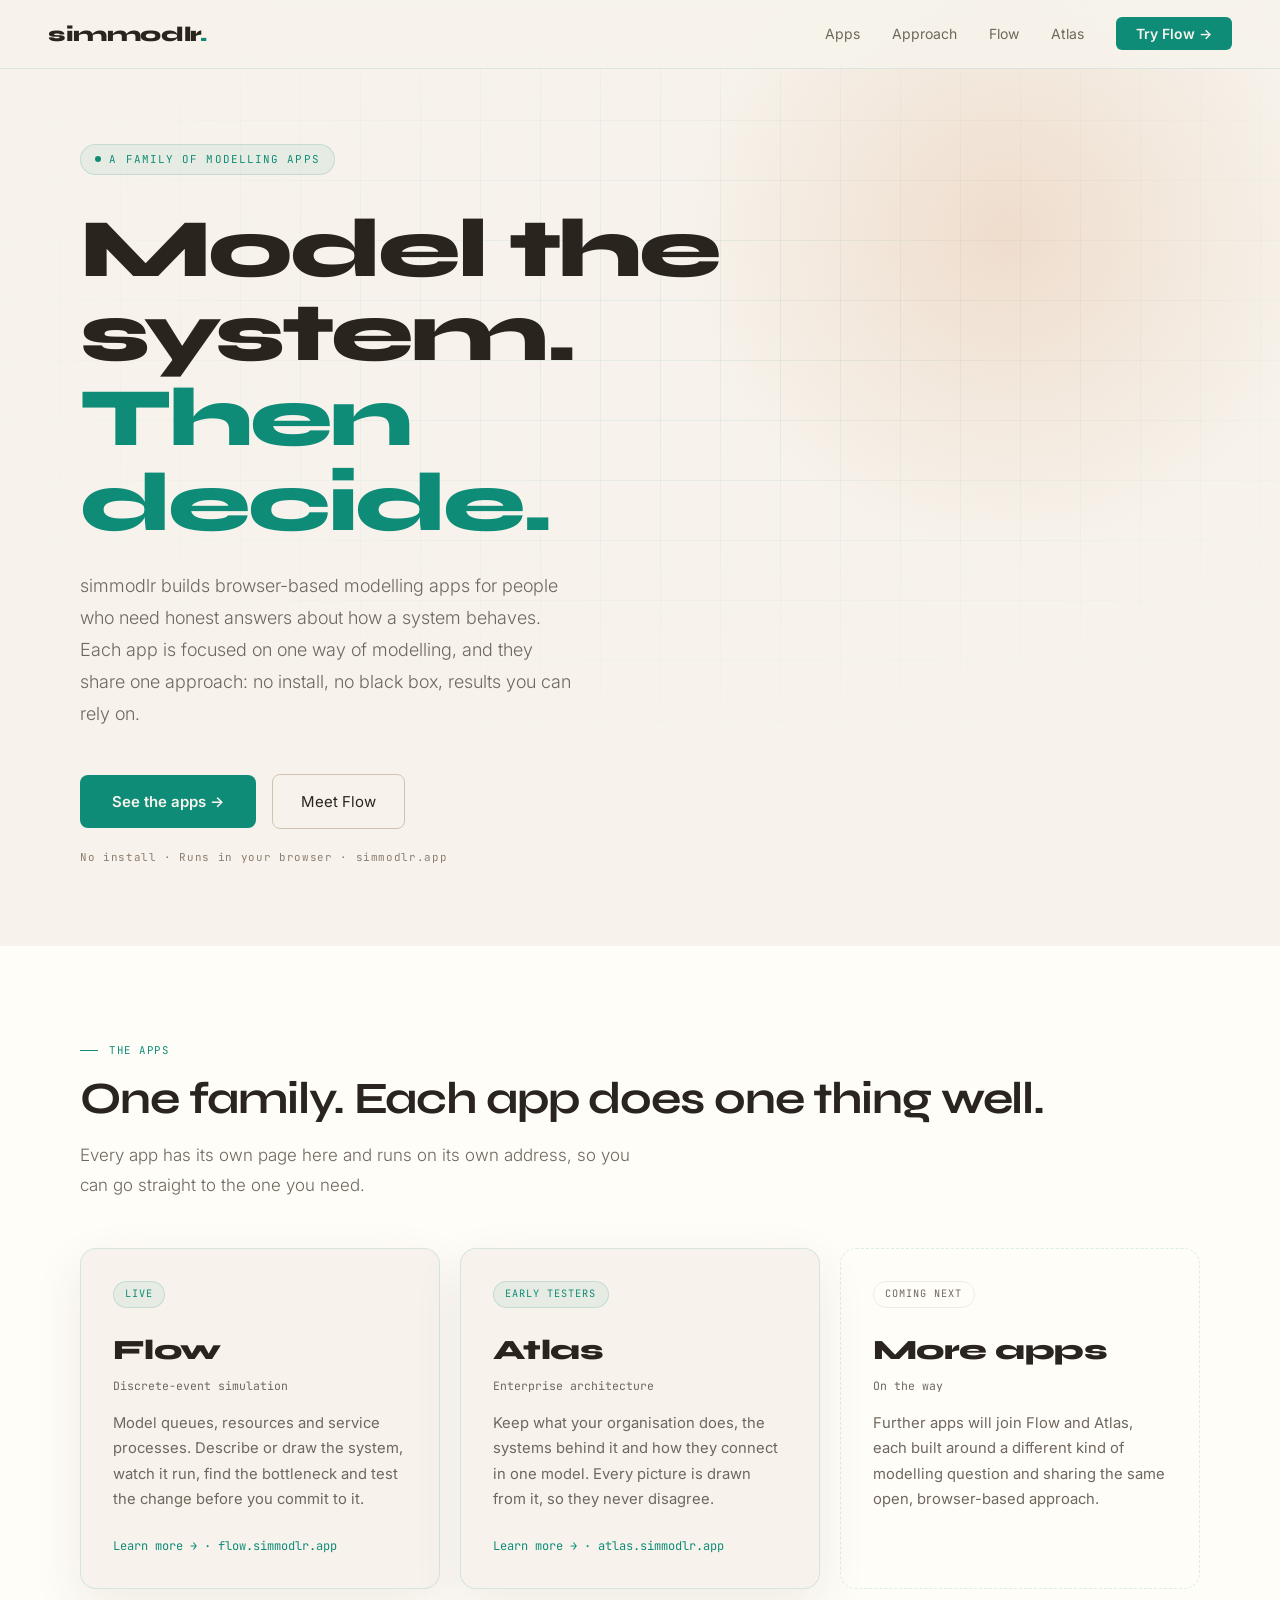
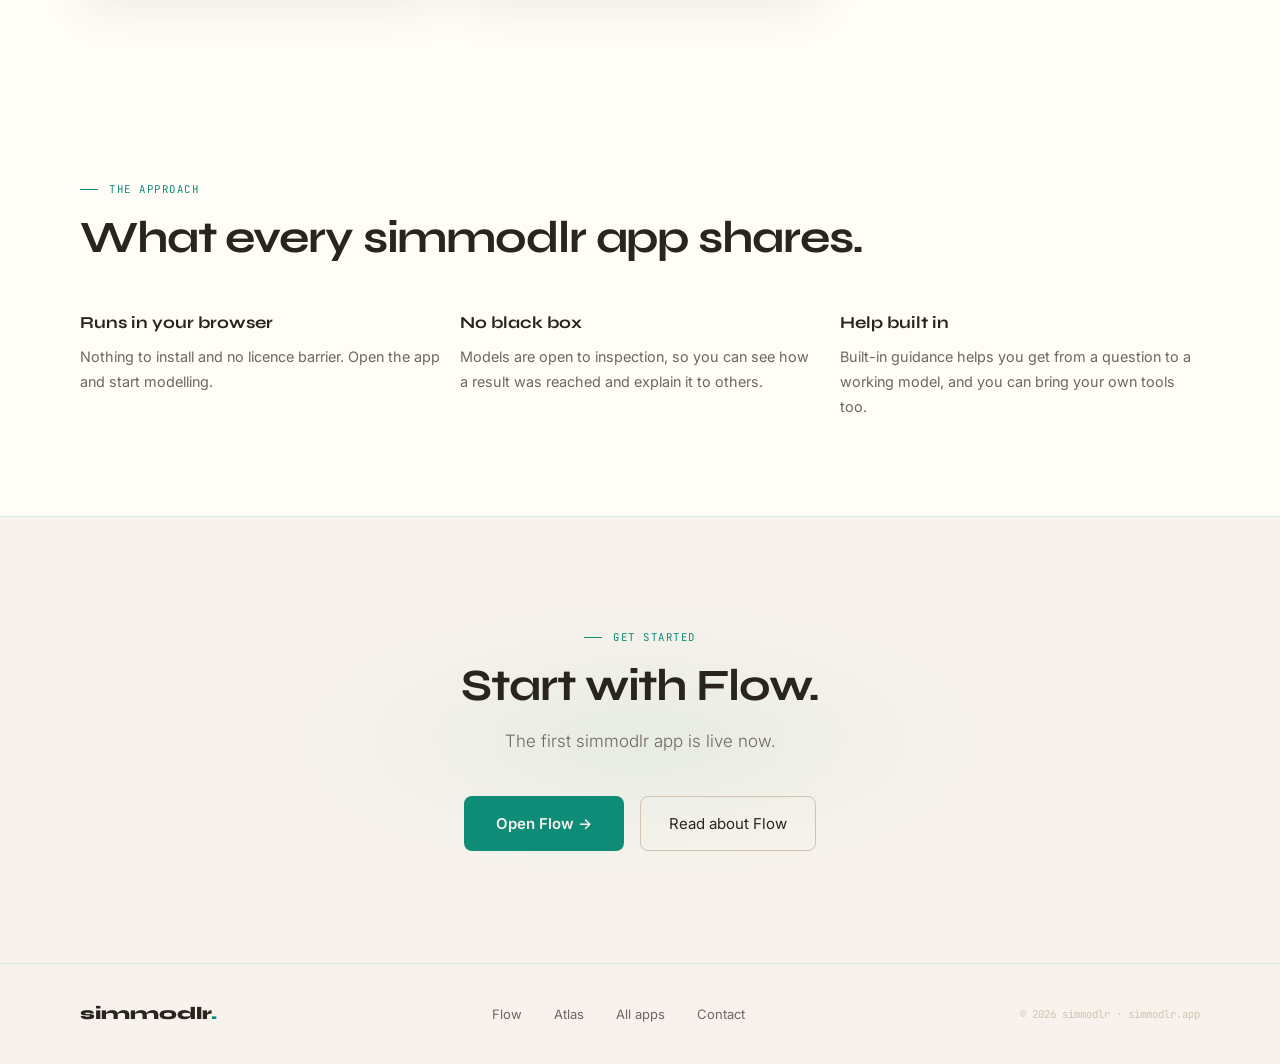
==== commit 808774c2: "Add Atlas page at /atlas and an Atlas card on the family page Content from Simon's drafted Atlas pag" ====
--- a/index.html
+++ b/index.html
@@ -18,6 +18,7 @@
     <li><a href="#apps">Apps</a></li>
     <li><a href="#approach">Approach</a></li>
     <li><a href="/flow/">Flow</a></li>
+    <li><a href="/atlas/">Atlas</a></li>
     <li><a href="https://flow.simmodlr.app/" class="nav-btn">Try Flow →</a></li>
   </ul>
 </nav>
@@ -57,11 +58,18 @@
         <p class="app-body">Model queues, resources and service processes. Describe or draw the system, watch it run, find the bottleneck and test the change before you commit to it.</p>
         <span class="app-links">Learn more → · flow.simmodlr.app</span>
       </a>
+      <a href="/atlas/" class="app-card">
+        <span class="app-status">Early testers</span>
+        <span class="app-name">Atlas</span>
+        <span class="app-kind">Enterprise architecture</span>
+        <p class="app-body">Keep what your organisation does, the systems behind it and how they connect in one model. Every picture is drawn from it, so they never disagree.</p>
+        <span class="app-links">Learn more → · atlas.simmodlr.app</span>
+      </a>
       <div class="app-card soon">
         <span class="app-status">Coming next</span>
         <span class="app-name">More apps</span>
         <span class="app-kind">On the way</span>
-        <p class="app-body">Further apps will join Flow, each built around a different kind of modelling question and sharing the same open, browser-based approach.</p>
+        <p class="app-body">Further apps will join Flow and Atlas, each built around a different kind of modelling question and sharing the same open, browser-based approach.</p>
       </div>
     </div>
   </div>
@@ -109,6 +117,7 @@
     <a href="/" class="footer-brand">simmodlr<span>.</span></a>
     <ul class="footer-links">
       <li><a href="/flow/">Flow</a></li>
+      <li><a href="/atlas/">Atlas</a></li>
       <li><a href="/#apps">All apps</a></li>
       <li><a href="#">Contact</a></li>
     </ul>
--- a/assets/site.css
+++ b/assets/site.css
@@ -593,3 +593,18 @@
 .principle h3 { font-family: var(--syne); font-size: 1.05rem; margin-bottom: 0.5rem; }
 .principle p { font-size: 0.9rem; color: var(--mid); line-height: 1.72; }
 @media(max-width:900px){ .principles { grid-template-columns: 1fr; } }
+
+/* ── APP PAGES: screenshot placeholders, draft flags, footer credit ── */
+.shot-placeholder { border-style: dashed; padding: 1rem; text-align: center; }
+.shot-placeholder span { font-family: var(--mono); font-size: 0.7rem; color: var(--dim); letter-spacing: 0.06em; }
+.draft-flag {
+  display: inline-block; margin-top: 1.5rem;
+  font-family: var(--mono); font-size: 0.7rem; letter-spacing: 0.04em;
+  color: #b45309; background: rgba(245,158,11,0.1);
+  border: 1px dashed rgba(245,158,11,0.6); border-radius: 6px; padding: 0.4rem 0.75rem;
+}
+.footer-credit { max-width: 1120px; margin: 1.5rem auto 0; font-size: 0.78rem; color: var(--mid); text-align: center; }
+footer .draft-flag { display: block; width: fit-content; margin: 0.75rem auto 0; }
+.how .shot-step { display: block; margin-bottom: 0.75rem; }
+/* Hero headlines with one long word (e.g. "Architecture") need a little less size on phones */
+@media(max-width:560px){ .hero-h1.long-word{ font-size:clamp(1.625rem, 8.4vw, 2.5rem); } }
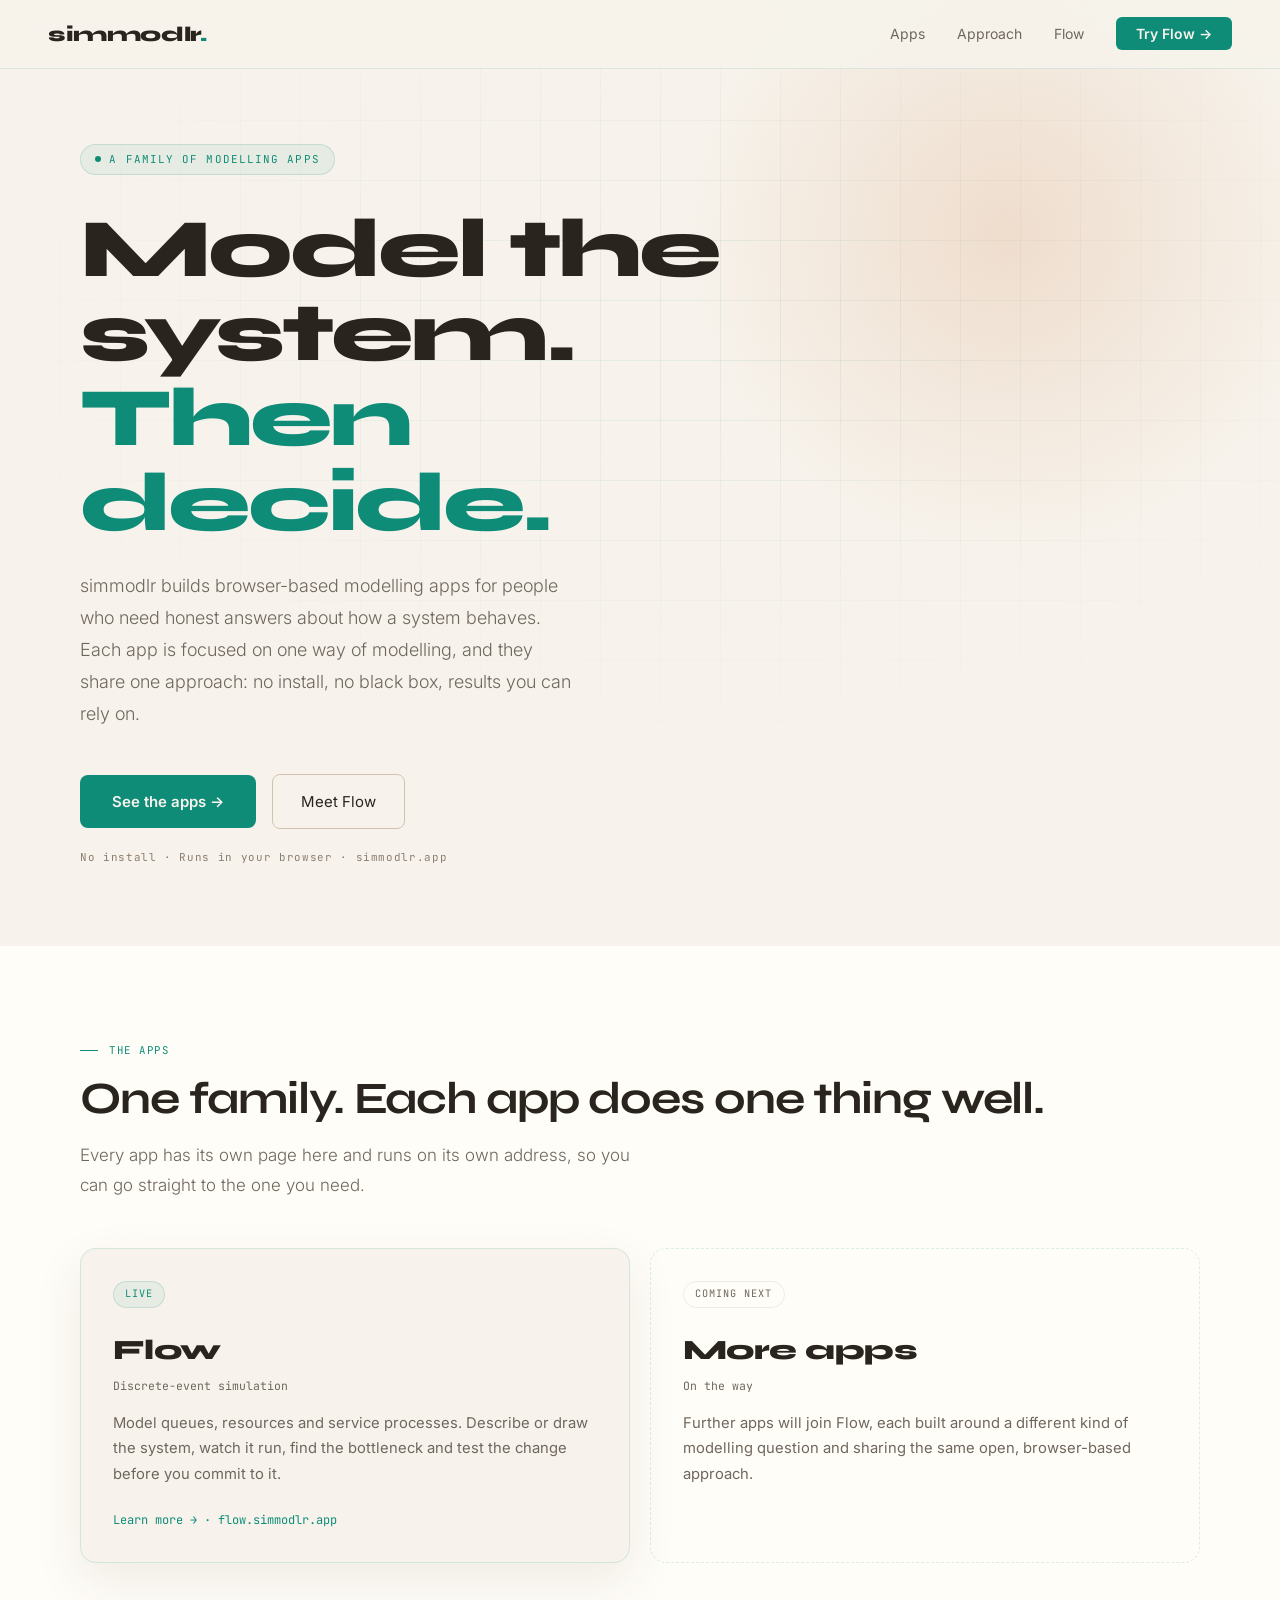
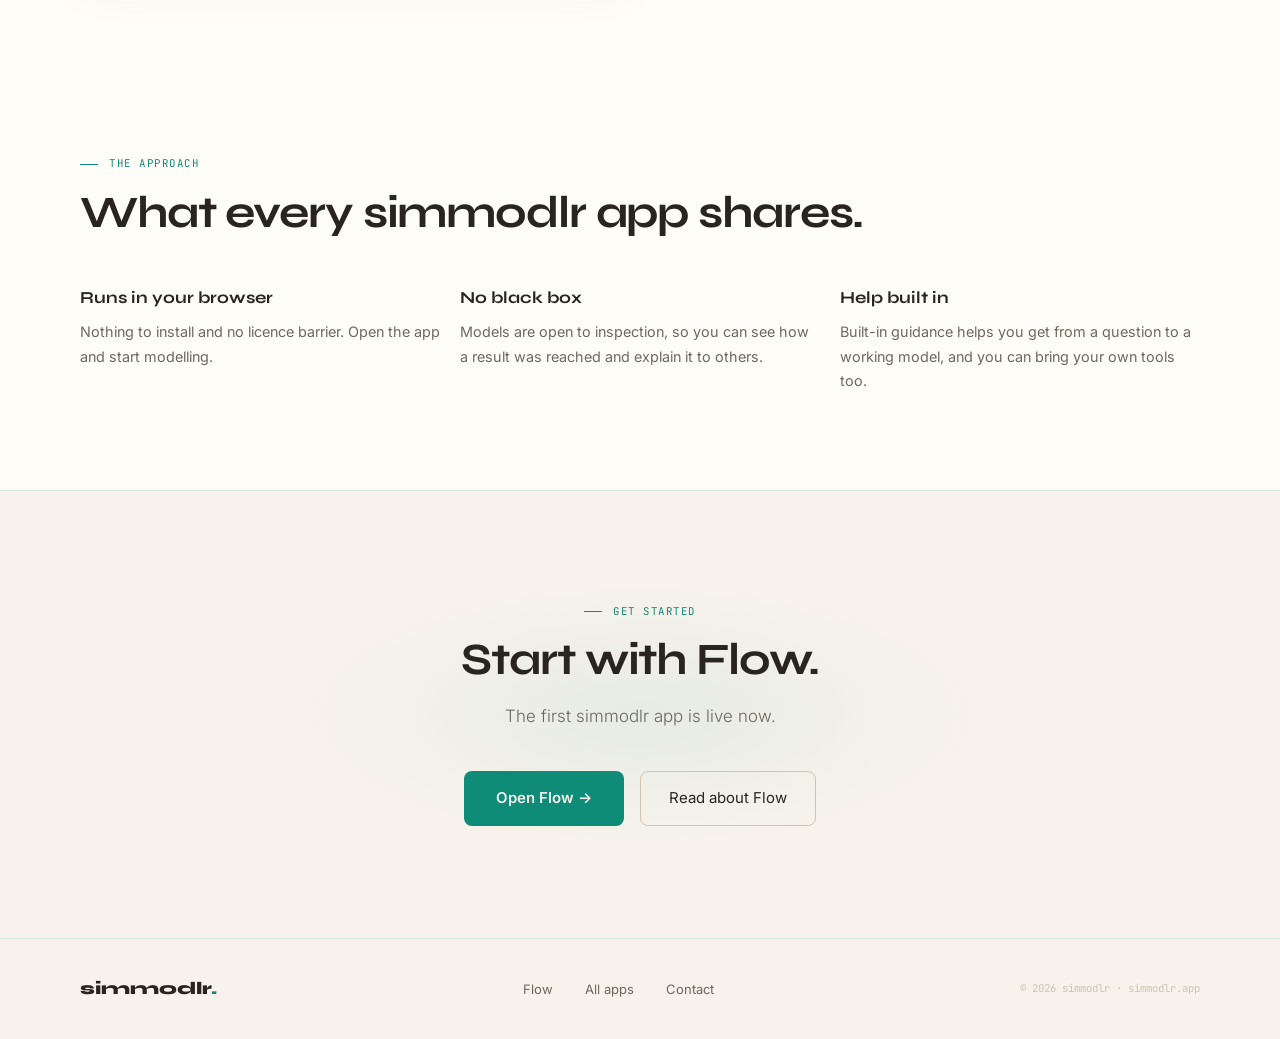
==== commit 61b75578: "Merge pull request #5 from sparky100/claude/project-thread-cejg16 Restructure site for a family of a" ====
--- a/index.html
+++ b/index.html
@@ -18,7 +18,6 @@
     <li><a href="#apps">Apps</a></li>
     <li><a href="#approach">Approach</a></li>
     <li><a href="/flow/">Flow</a></li>
-    <li><a href="/atlas/">Atlas</a></li>
     <li><a href="https://flow.simmodlr.app/" class="nav-btn">Try Flow →</a></li>
   </ul>
 </nav>
@@ -58,18 +57,11 @@
         <p class="app-body">Model queues, resources and service processes. Describe or draw the system, watch it run, find the bottleneck and test the change before you commit to it.</p>
         <span class="app-links">Learn more → · flow.simmodlr.app</span>
       </a>
-      <a href="/atlas/" class="app-card">
-        <span class="app-status">Early testers</span>
-        <span class="app-name">Atlas</span>
-        <span class="app-kind">Enterprise architecture</span>
-        <p class="app-body">Keep what your organisation does, the systems behind it and how they connect in one model. Every picture is drawn from it, so they never disagree.</p>
-        <span class="app-links">Learn more → · atlas.simmodlr.app</span>
-      </a>
       <div class="app-card soon">
         <span class="app-status">Coming next</span>
         <span class="app-name">More apps</span>
         <span class="app-kind">On the way</span>
-        <p class="app-body">Further apps will join Flow and Atlas, each built around a different kind of modelling question and sharing the same open, browser-based approach.</p>
+        <p class="app-body">Further apps will join Flow, each built around a different kind of modelling question and sharing the same open, browser-based approach.</p>
       </div>
     </div>
   </div>
@@ -117,7 +109,6 @@
     <a href="/" class="footer-brand">simmodlr<span>.</span></a>
     <ul class="footer-links">
       <li><a href="/flow/">Flow</a></li>
-      <li><a href="/atlas/">Atlas</a></li>
       <li><a href="/#apps">All apps</a></li>
       <li><a href="#">Contact</a></li>
     </ul>
--- a/assets/site.css
+++ b/assets/site.css
@@ -593,18 +593,3 @@
 .principle h3 { font-family: var(--syne); font-size: 1.05rem; margin-bottom: 0.5rem; }
 .principle p { font-size: 0.9rem; color: var(--mid); line-height: 1.72; }
 @media(max-width:900px){ .principles { grid-template-columns: 1fr; } }
-
-/* ── APP PAGES: screenshot placeholders, draft flags, footer credit ── */
-.shot-placeholder { border-style: dashed; padding: 1rem; text-align: center; }
-.shot-placeholder span { font-family: var(--mono); font-size: 0.7rem; color: var(--dim); letter-spacing: 0.06em; }
-.draft-flag {
-  display: inline-block; margin-top: 1.5rem;
-  font-family: var(--mono); font-size: 0.7rem; letter-spacing: 0.04em;
-  color: #b45309; background: rgba(245,158,11,0.1);
-  border: 1px dashed rgba(245,158,11,0.6); border-radius: 6px; padding: 0.4rem 0.75rem;
-}
-.footer-credit { max-width: 1120px; margin: 1.5rem auto 0; font-size: 0.78rem; color: var(--mid); text-align: center; }
-footer .draft-flag { display: block; width: fit-content; margin: 0.75rem auto 0; }
-.how .shot-step { display: block; margin-bottom: 0.75rem; }
-/* Hero headlines with one long word (e.g. "Architecture") need a little less size on phones */
-@media(max-width:560px){ .hero-h1.long-word{ font-size:clamp(1.625rem, 8.4vw, 2.5rem); } }
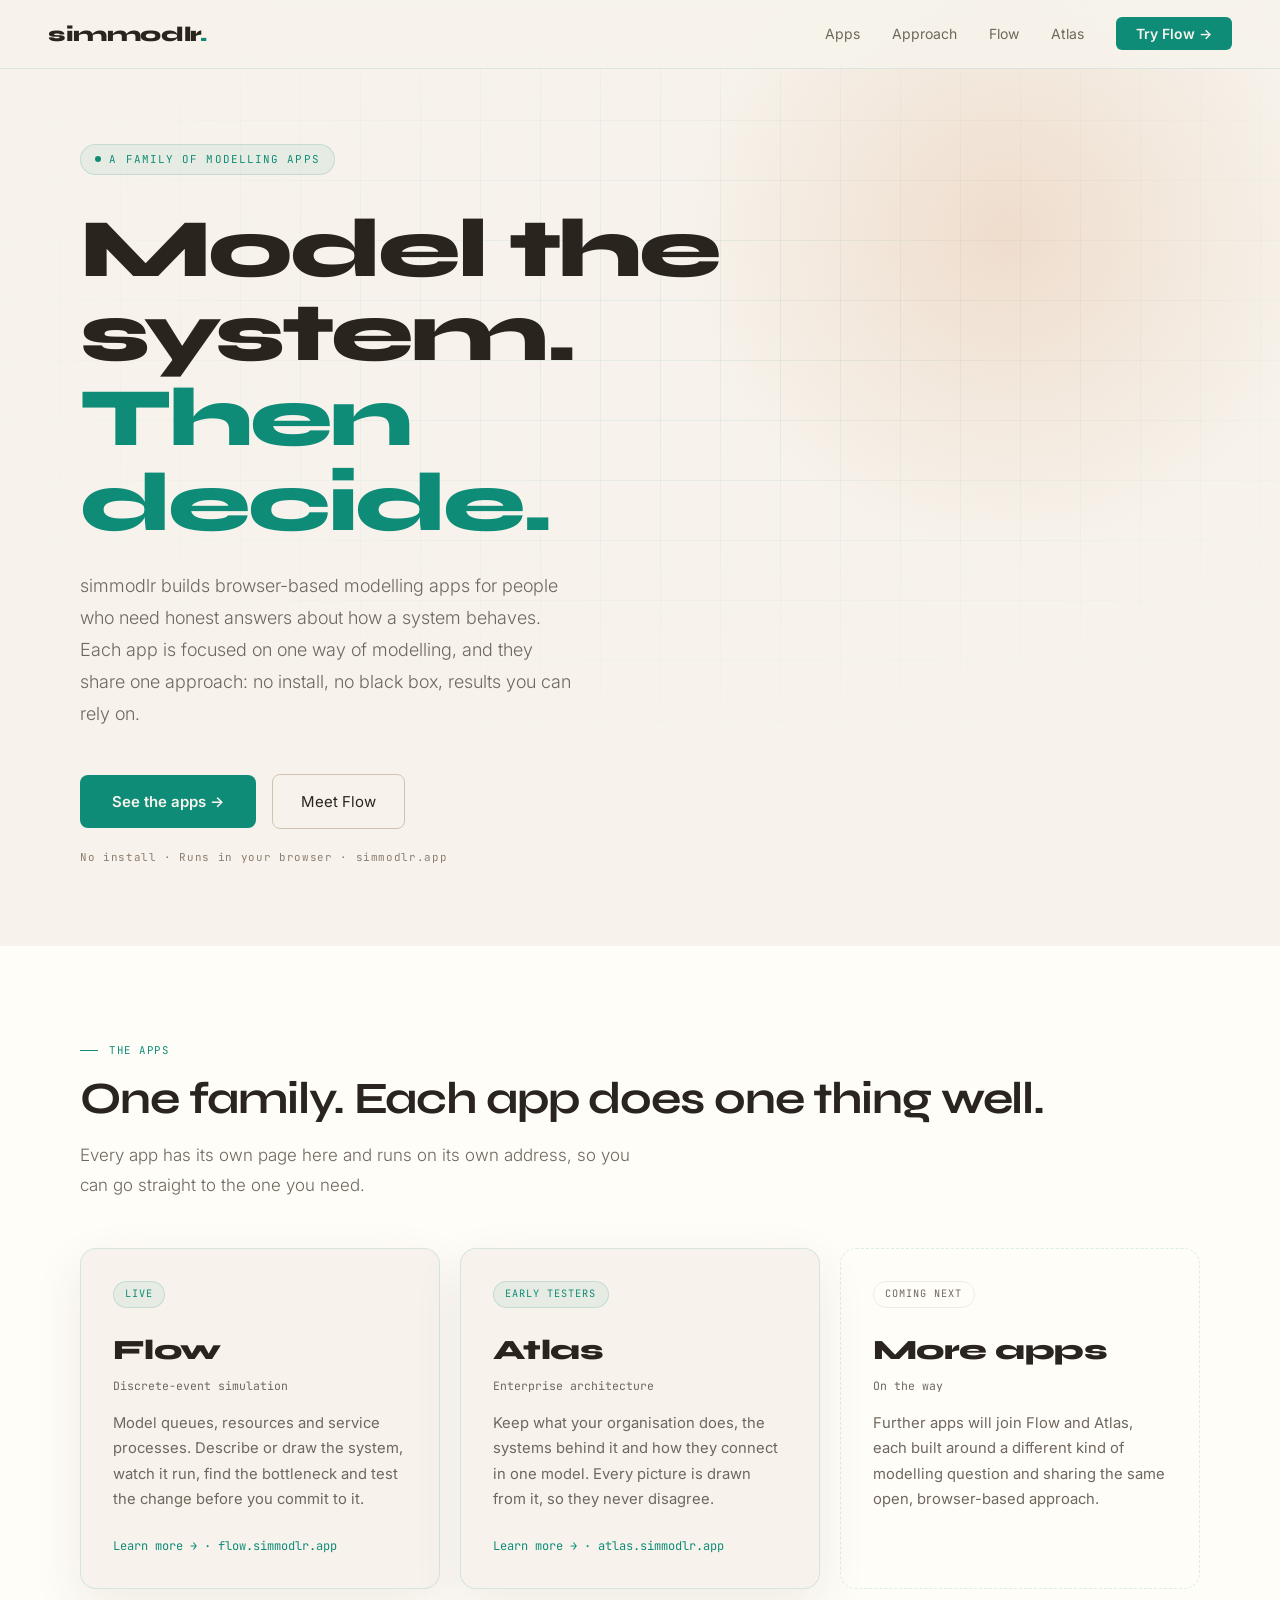
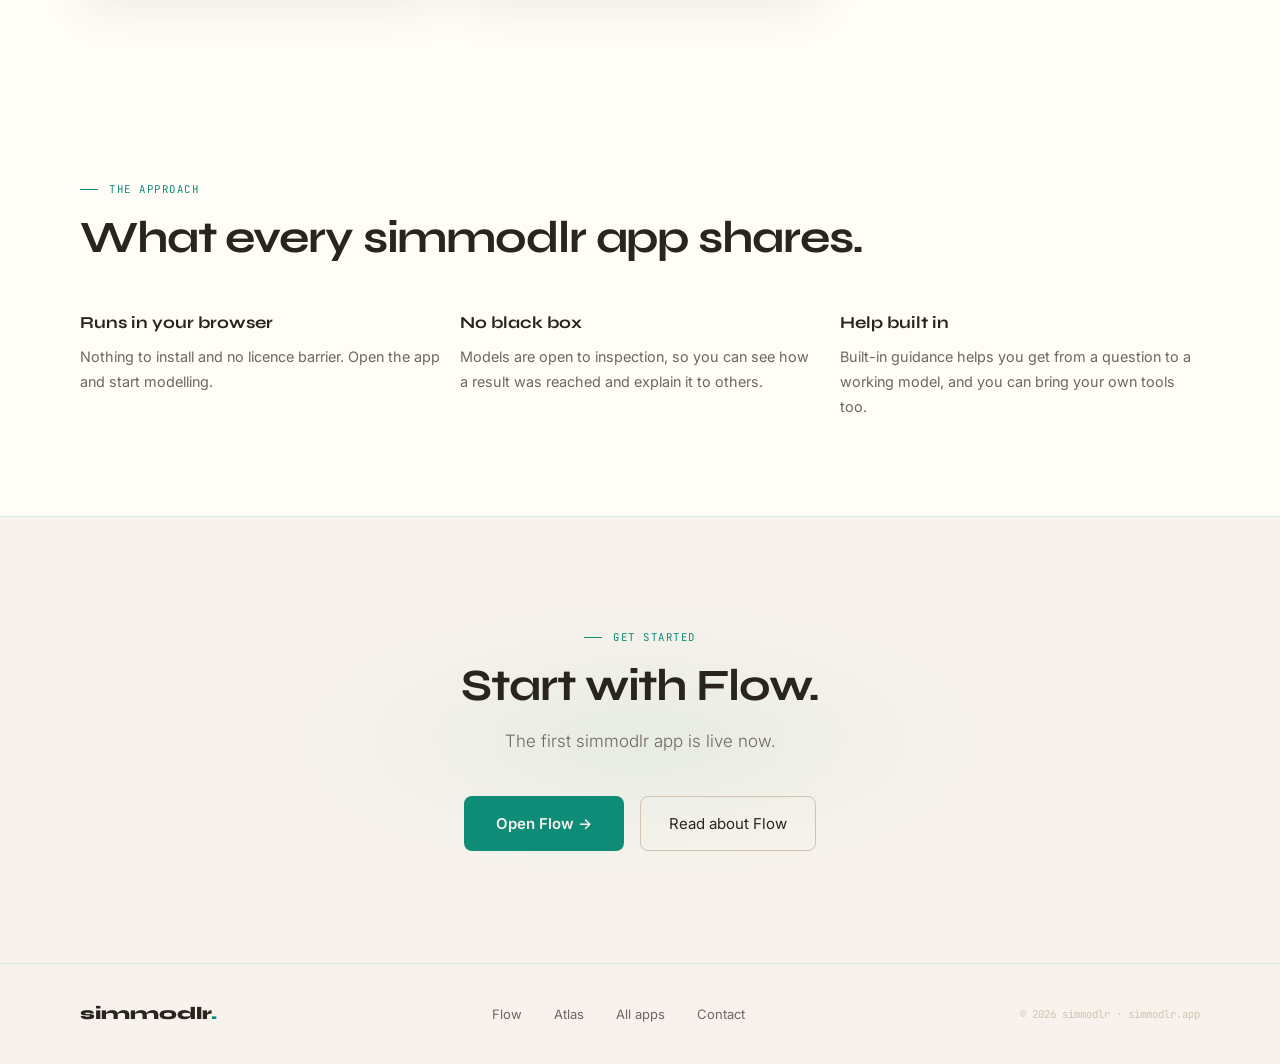
==== commit 0bf608e7: "Merge pull request #6 from sparky100/claude/project-thread-4v9m8o Add Atlas page at /atlas and an At" ====
--- a/index.html
+++ b/index.html
@@ -18,6 +18,7 @@
     <li><a href="#apps">Apps</a></li>
     <li><a href="#approach">Approach</a></li>
     <li><a href="/flow/">Flow</a></li>
+    <li><a href="/atlas/">Atlas</a></li>
     <li><a href="https://flow.simmodlr.app/" class="nav-btn">Try Flow →</a></li>
   </ul>
 </nav>
@@ -57,11 +58,18 @@
         <p class="app-body">Model queues, resources and service processes. Describe or draw the system, watch it run, find the bottleneck and test the change before you commit to it.</p>
         <span class="app-links">Learn more → · flow.simmodlr.app</span>
       </a>
+      <a href="/atlas/" class="app-card">
+        <span class="app-status">Early testers</span>
+        <span class="app-name">Atlas</span>
+        <span class="app-kind">Enterprise architecture</span>
+        <p class="app-body">Keep what your organisation does, the systems behind it and how they connect in one model. Every picture is drawn from it, so they never disagree.</p>
+        <span class="app-links">Learn more → · atlas.simmodlr.app</span>
+      </a>
       <div class="app-card soon">
         <span class="app-status">Coming next</span>
         <span class="app-name">More apps</span>
         <span class="app-kind">On the way</span>
-        <p class="app-body">Further apps will join Flow, each built around a different kind of modelling question and sharing the same open, browser-based approach.</p>
+        <p class="app-body">Further apps will join Flow and Atlas, each built around a different kind of modelling question and sharing the same open, browser-based approach.</p>
       </div>
     </div>
   </div>
@@ -109,6 +117,7 @@
     <a href="/" class="footer-brand">simmodlr<span>.</span></a>
     <ul class="footer-links">
       <li><a href="/flow/">Flow</a></li>
+      <li><a href="/atlas/">Atlas</a></li>
       <li><a href="/#apps">All apps</a></li>
       <li><a href="#">Contact</a></li>
     </ul>
--- a/assets/site.css
+++ b/assets/site.css
@@ -593,3 +593,18 @@
 .principle h3 { font-family: var(--syne); font-size: 1.05rem; margin-bottom: 0.5rem; }
 .principle p { font-size: 0.9rem; color: var(--mid); line-height: 1.72; }
 @media(max-width:900px){ .principles { grid-template-columns: 1fr; } }
+
+/* ── APP PAGES: screenshot placeholders, draft flags, footer credit ── */
+.shot-placeholder { border-style: dashed; padding: 1rem; text-align: center; }
+.shot-placeholder span { font-family: var(--mono); font-size: 0.7rem; color: var(--dim); letter-spacing: 0.06em; }
+.draft-flag {
+  display: inline-block; margin-top: 1.5rem;
+  font-family: var(--mono); font-size: 0.7rem; letter-spacing: 0.04em;
+  color: #b45309; background: rgba(245,158,11,0.1);
+  border: 1px dashed rgba(245,158,11,0.6); border-radius: 6px; padding: 0.4rem 0.75rem;
+}
+.footer-credit { max-width: 1120px; margin: 1.5rem auto 0; font-size: 0.78rem; color: var(--mid); text-align: center; }
+footer .draft-flag { display: block; width: fit-content; margin: 0.75rem auto 0; }
+.how .shot-step { display: block; margin-bottom: 0.75rem; }
+/* Hero headlines with one long word (e.g. "Architecture") need a little less size on phones */
+@media(max-width:560px){ .hero-h1.long-word{ font-size:clamp(1.625rem, 8.4vw, 2.5rem); } }
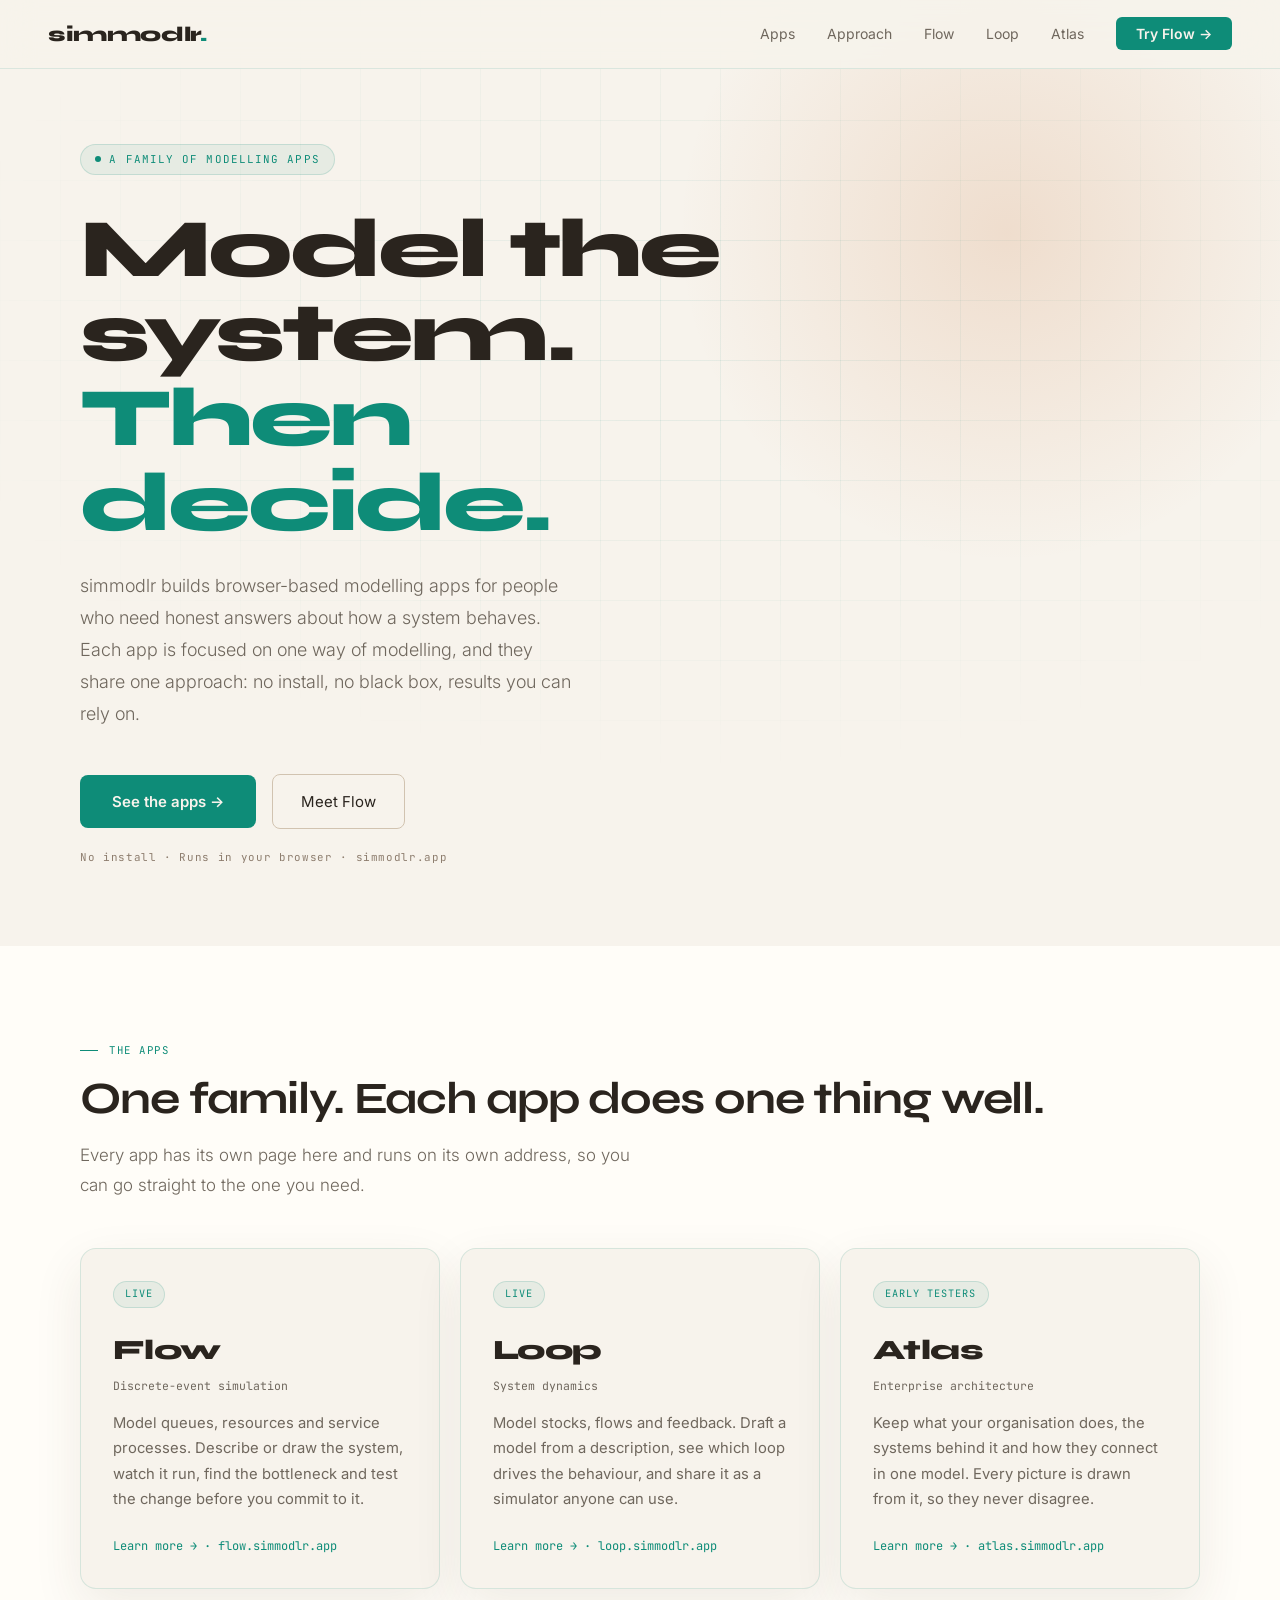
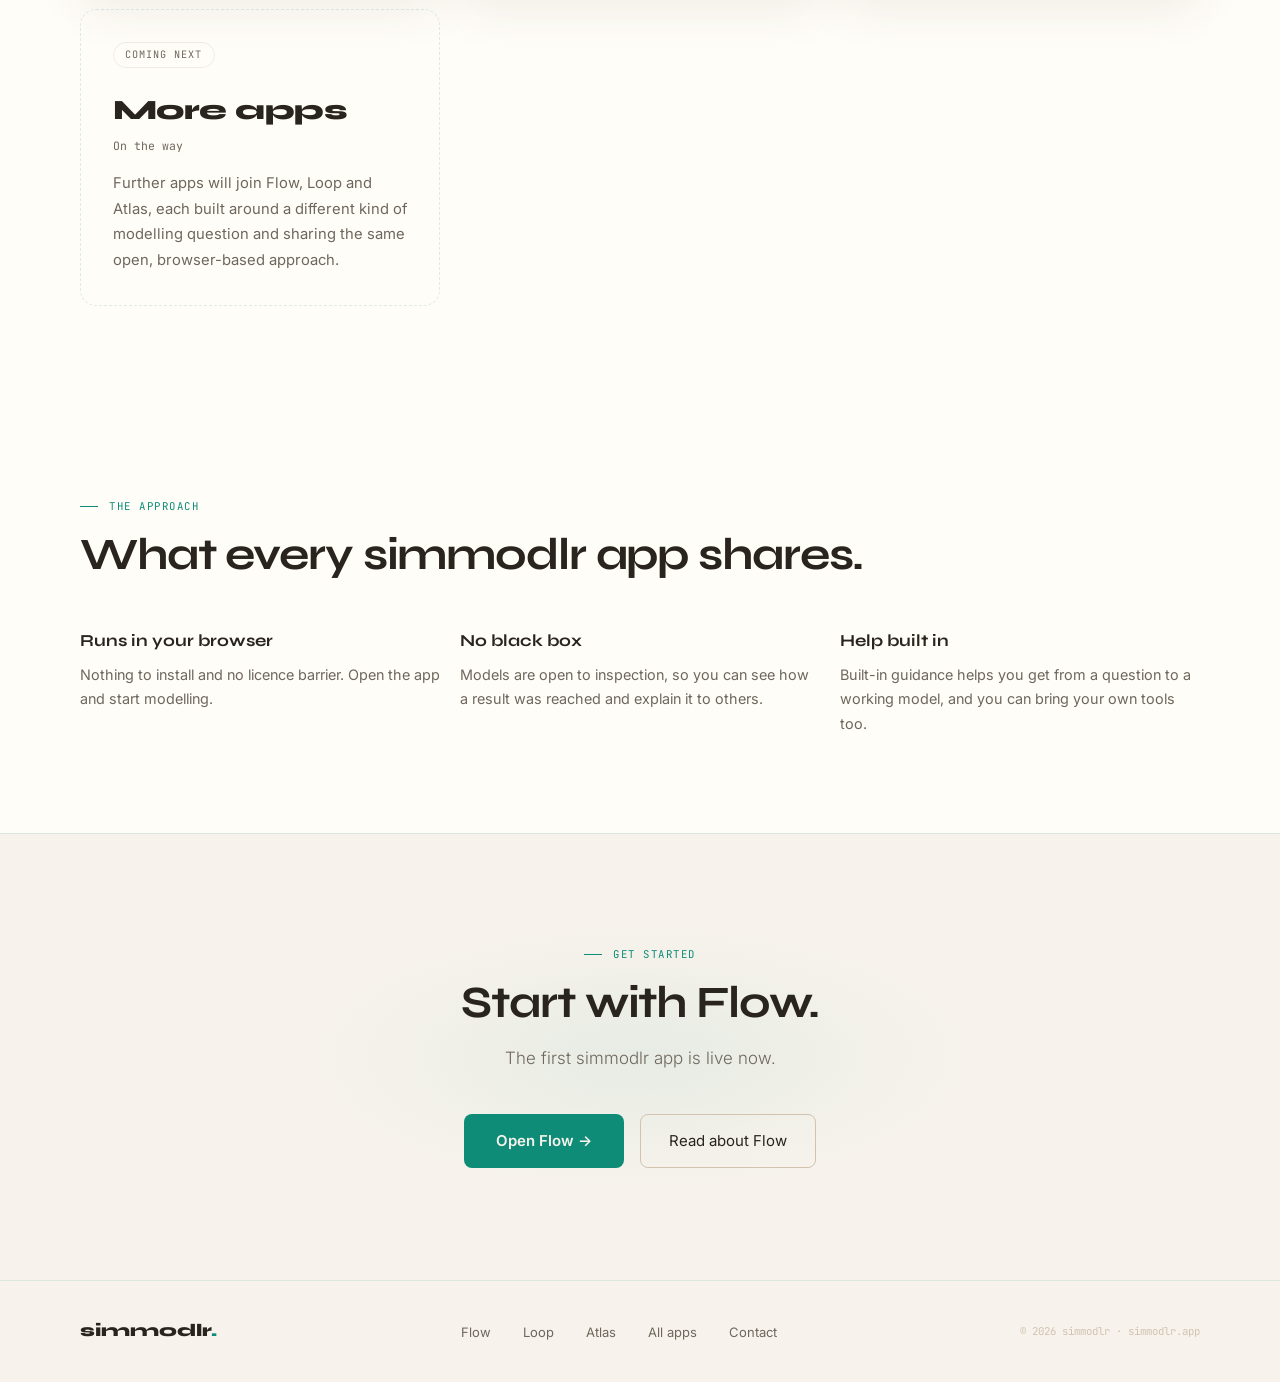
==== commit 7c233bf3: "Add a Loop page to the family site Loop gets its own page at /loop/ built from the app template: her" ====
--- a/index.html
+++ b/index.html
@@ -4,7 +4,7 @@
 <meta charset="UTF-8">
 <meta name="viewport" content="width=device-width, initial-scale=1.0">
 <title>simmodlr — A family of modelling apps</title>
-<meta name="description" content="simmodlr is a family of browser-based modelling apps. Flow, the first, is a discrete-event simulation tool for queues, resources and service processes.">
+<meta name="description" content="simmodlr is a family of browser-based modelling apps: Flow for discrete-event simulation, Loop for system dynamics, and Atlas for enterprise architecture.">
 <link rel="icon" type="image/svg+xml" href="/favicon.svg">
 <link href="https://fonts.googleapis.com/css2?family=Syne:wght@400;500;600;700;800&family=Inter:wght@300;400;500;600&family=JetBrains+Mono:wght@400;500&display=swap" rel="stylesheet">
 <link rel="stylesheet" href="/assets/site.css">
@@ -18,6 +18,7 @@
     <li><a href="#apps">Apps</a></li>
     <li><a href="#approach">Approach</a></li>
     <li><a href="/flow/">Flow</a></li>
+    <li><a href="/loop/">Loop</a></li>
     <li><a href="/atlas/">Atlas</a></li>
     <li><a href="https://flow.simmodlr.app/" class="nav-btn">Try Flow →</a></li>
   </ul>
@@ -58,6 +59,13 @@
         <p class="app-body">Model queues, resources and service processes. Describe or draw the system, watch it run, find the bottleneck and test the change before you commit to it.</p>
         <span class="app-links">Learn more → · flow.simmodlr.app</span>
       </a>
+      <a href="/loop/" class="app-card">
+        <span class="app-status">Live</span>
+        <span class="app-name">Loop</span>
+        <span class="app-kind">System dynamics</span>
+        <p class="app-body">Model stocks, flows and feedback. Draft a model from a description, see which loop drives the behaviour, and share it as a simulator anyone can use.</p>
+        <span class="app-links">Learn more → · loop.simmodlr.app</span>
+      </a>
       <a href="/atlas/" class="app-card">
         <span class="app-status">Early testers</span>
         <span class="app-name">Atlas</span>
@@ -69,7 +77,7 @@
         <span class="app-status">Coming next</span>
         <span class="app-name">More apps</span>
         <span class="app-kind">On the way</span>
-        <p class="app-body">Further apps will join Flow and Atlas, each built around a different kind of modelling question and sharing the same open, browser-based approach.</p>
+        <p class="app-body">Further apps will join Flow, Loop and Atlas, each built around a different kind of modelling question and sharing the same open, browser-based approach.</p>
       </div>
     </div>
   </div>
@@ -117,6 +125,7 @@
     <a href="/" class="footer-brand">simmodlr<span>.</span></a>
     <ul class="footer-links">
       <li><a href="/flow/">Flow</a></li>
+      <li><a href="/loop/">Loop</a></li>
       <li><a href="/atlas/">Atlas</a></li>
       <li><a href="/#apps">All apps</a></li>
       <li><a href="#">Contact</a></li>
--- a/assets/site.css
+++ b/assets/site.css
@@ -608,3 +608,9 @@
 .how .shot-step { display: block; margin-bottom: 0.75rem; }
 /* Hero headlines with one long word (e.g. "Architecture") need a little less size on phones */
 @media(max-width:560px){ .hero-h1.long-word{ font-size:clamp(1.625rem, 8.4vw, 2.5rem); } }
+
+/* ── LOOP PAGE: screenshot frames sized to their images ── */
+.complex-frame.loop-canvas-frame { aspect-ratio: 2160 / 440; margin-top: 0.75rem; }
+.complex-frame.loop-results-frame { aspect-ratio: 2464 / 530; margin-top: 0.75rem; background: #fff; }
+.shot-frame.loop-inspector-frame { aspect-ratio: 1400 / 850; }
+.complex-proof + .complex-proof { margin-top: 1.25rem; }
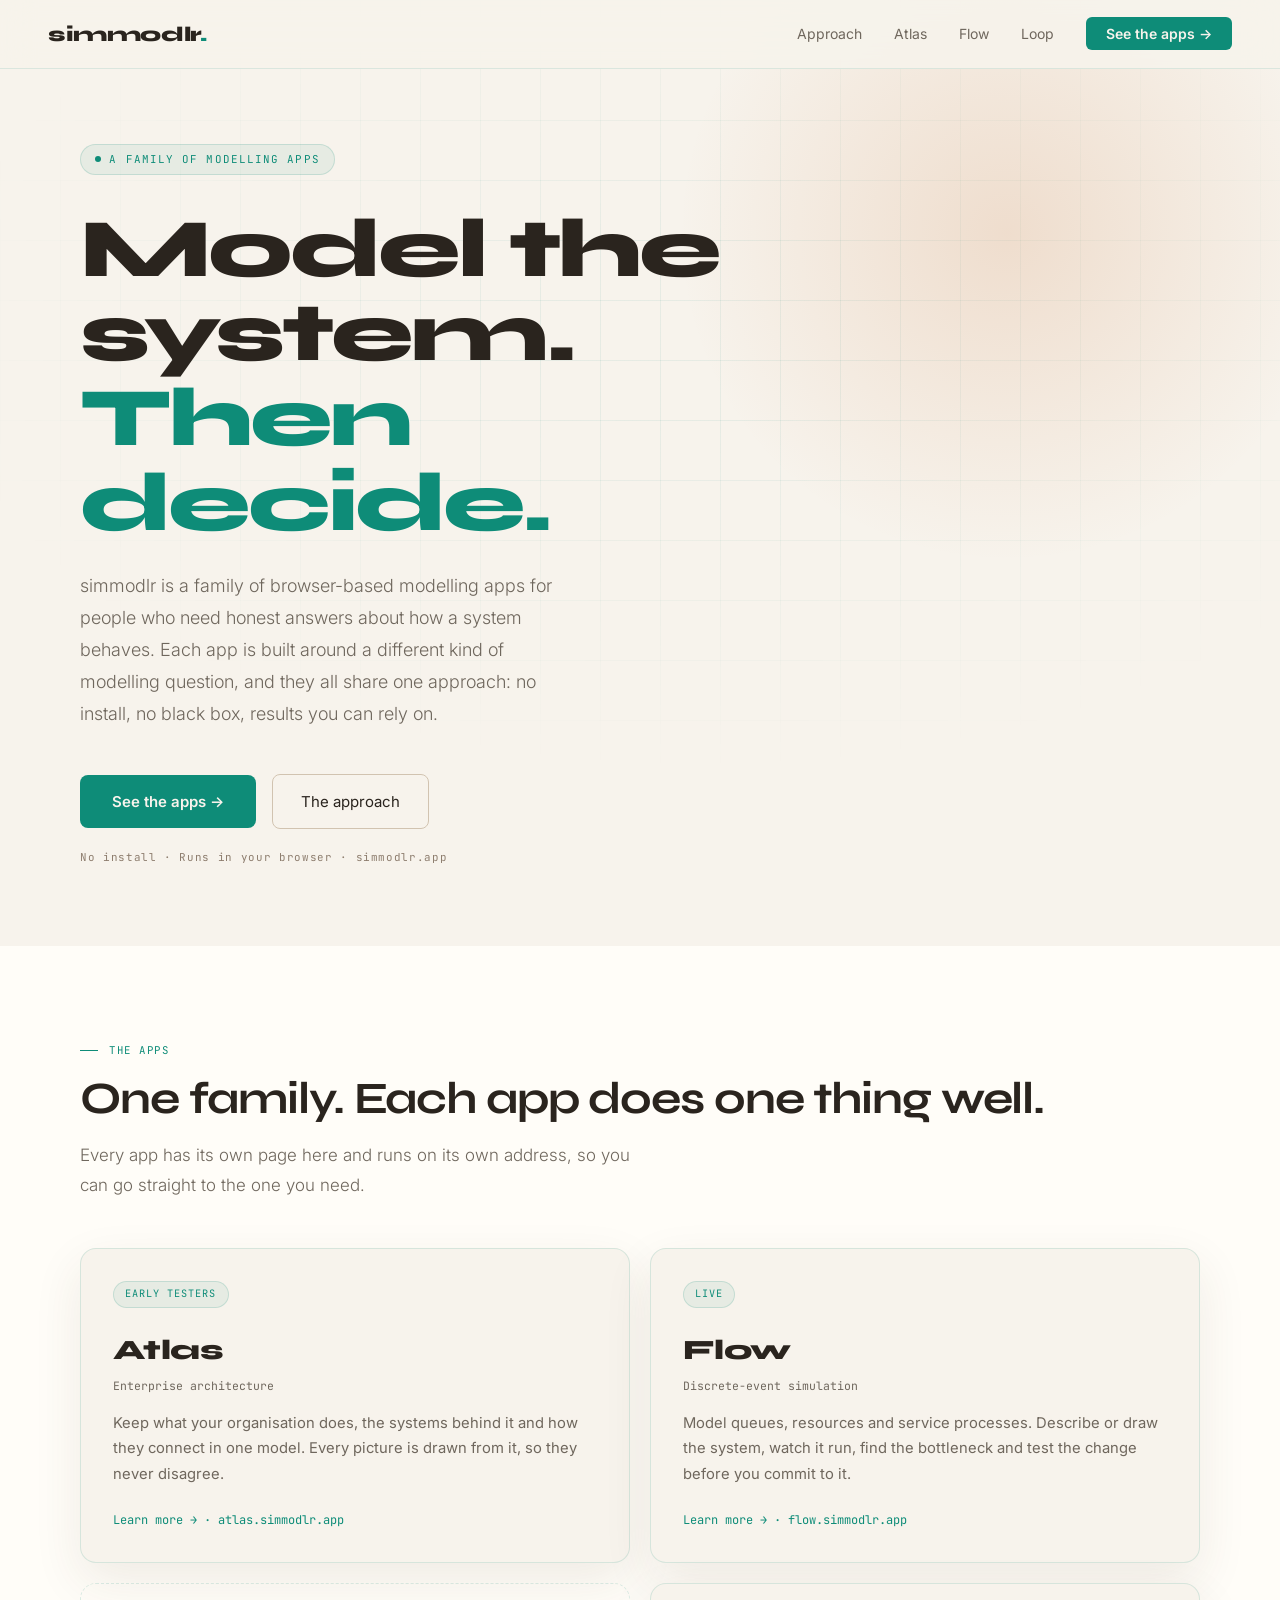
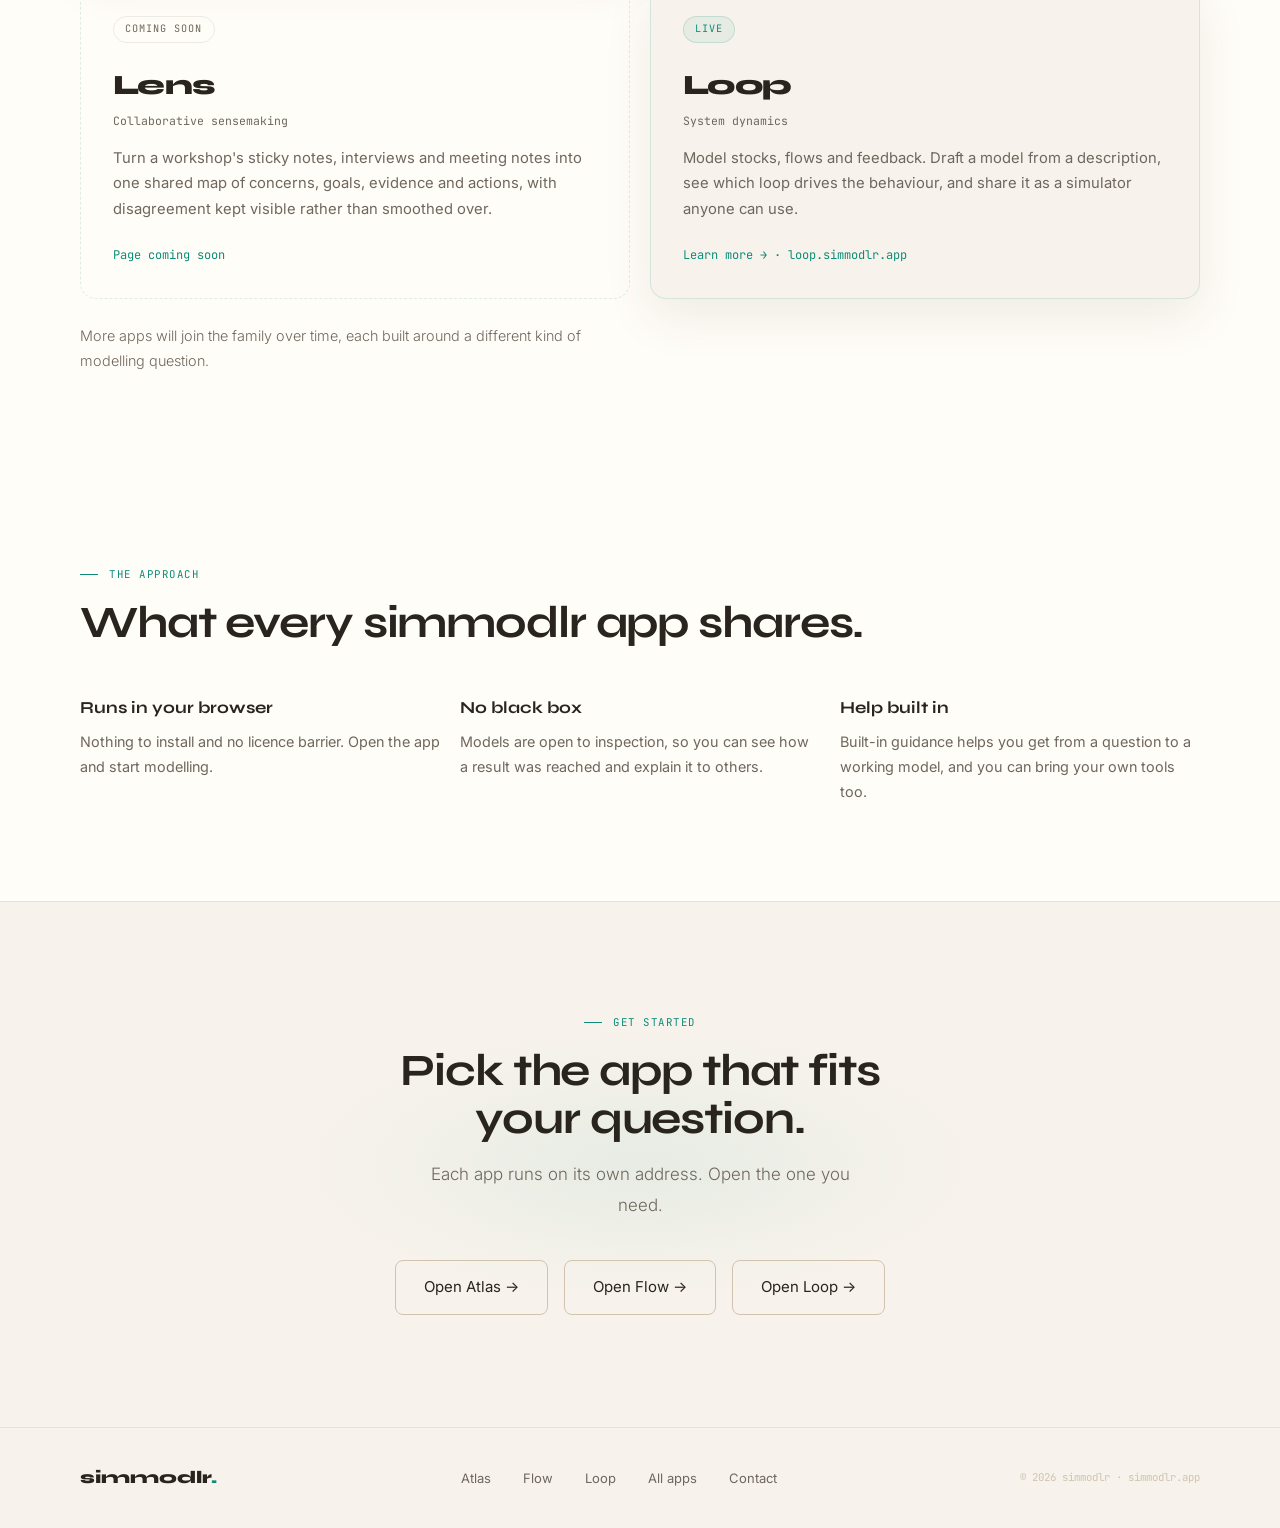
==== commit 0ede8969: "Landing page: present all apps as equals Hero, nav and closing call-to-action no longer single out F" ====
--- a/index.html
+++ b/index.html
@@ -4,23 +4,23 @@
 <meta charset="UTF-8">
 <meta name="viewport" content="width=device-width, initial-scale=1.0">
 <title>simmodlr — A family of modelling apps</title>
-<meta name="description" content="simmodlr is a family of browser-based modelling apps: Flow for discrete-event simulation, Loop for system dynamics, and Atlas for enterprise architecture.">
+<meta name="description" content="simmodlr is a family of browser-based modelling apps: Atlas for enterprise architecture, Flow for discrete-event simulation and Loop for system dynamics, with Lens for collaborative sensemaking on the way.">
 <link rel="icon" type="image/svg+xml" href="/favicon.svg">
 <link href="https://fonts.googleapis.com/css2?family=Syne:wght@400;500;600;700;800&family=Inter:wght@300;400;500;600&family=JetBrains+Mono:wght@400;500&display=swap" rel="stylesheet">
 <link rel="stylesheet" href="/assets/site.css">
 </head>
 <body>
 
-<!-- NAV (shared: keep in step with /flow and templates/app-page.html) -->
+<!-- NAV (shared: keep in step with the app pages and templates/app-page.html).
+     Apps are listed alphabetically and treated as equals: no app gets the nav button. -->
 <nav>
   <a href="/" class="nav-brand">simmodlr<span>.</span></a>
   <ul class="nav-links">
-    <li><a href="#apps">Apps</a></li>
     <li><a href="#approach">Approach</a></li>
+    <li><a href="/atlas/">Atlas</a></li>
     <li><a href="/flow/">Flow</a></li>
     <li><a href="/loop/">Loop</a></li>
-    <li><a href="/atlas/">Atlas</a></li>
-    <li><a href="https://flow.simmodlr.app/" class="nav-btn">Try Flow →</a></li>
+    <li><a href="#apps" class="nav-btn">See the apps →</a></li>
   </ul>
 </nav>
 
@@ -32,26 +32,34 @@
     <div class="hero-badge"><div class="badge-pulse"></div>A family of modelling apps</div>
     <h1 class="hero-h1">Model the system.<br><span class="teal">Then decide.</span></h1>
     <p class="hero-sub">
-      simmodlr builds browser-based modelling apps for people who need
-      honest answers about how a system behaves. Each app is focused on
-      one way of modelling, and they share one approach: no install,
-      no black box, results you can rely on.
+      simmodlr is a family of browser-based modelling apps for people who
+      need honest answers about how a system behaves. Each app is built
+      around a different kind of modelling question, and they all share
+      one approach: no install, no black box, results you can rely on.
     </p>
     <div class="hero-ctas">
       <a href="#apps" class="btn-primary">See the apps →</a>
-      <a href="/flow/" class="btn-ghost">Meet Flow</a>
+      <a href="#approach" class="btn-ghost">The approach</a>
     </div>
     <p class="hero-note">No install · Runs in your browser · simmodlr.app</p>
   </div>
 </section>
 
-<!-- APPS (add one card per app; each links to /<app>/) -->
+<!-- APPS (one card per app, alphabetical, all the same size and style; each links to /<app>/).
+     An app with no page yet uses the "soon" card. -->
 <section class="apps" id="apps">
   <div class="section-inner">
     <div class="section-tag">The apps</div>
     <h2 class="section-h2">One family. Each app does one thing well.</h2>
     <p class="section-body">Every app has its own page here and runs on its own address, so you can go straight to the one you need.</p>
     <div class="app-grid reveal">
+      <a href="/atlas/" class="app-card">
+        <span class="app-status">Early testers</span>
+        <span class="app-name">Atlas</span>
+        <span class="app-kind">Enterprise architecture</span>
+        <p class="app-body">Keep what your organisation does, the systems behind it and how they connect in one model. Every picture is drawn from it, so they never disagree.</p>
+        <span class="app-links">Learn more → · atlas.simmodlr.app</span>
+      </a>
       <a href="/flow/" class="app-card">
         <span class="app-status">Live</span>
         <span class="app-name">Flow</span>
@@ -59,6 +67,13 @@
         <p class="app-body">Model queues, resources and service processes. Describe or draw the system, watch it run, find the bottleneck and test the change before you commit to it.</p>
         <span class="app-links">Learn more → · flow.simmodlr.app</span>
       </a>
+      <div class="app-card soon">
+        <span class="app-status">Coming soon</span>
+        <span class="app-name">Lens</span>
+        <span class="app-kind">Collaborative sensemaking</span>
+        <p class="app-body">Turn a workshop's sticky notes, interviews and meeting notes into one shared map of concerns, goals, evidence and actions, with disagreement kept visible rather than smoothed over.</p>
+        <span class="app-links">Page coming soon</span>
+      </div>
       <a href="/loop/" class="app-card">
         <span class="app-status">Live</span>
         <span class="app-name">Loop</span>
@@ -66,20 +81,8 @@
         <p class="app-body">Model stocks, flows and feedback. Draft a model from a description, see which loop drives the behaviour, and share it as a simulator anyone can use.</p>
         <span class="app-links">Learn more → · loop.simmodlr.app</span>
       </a>
-      <a href="/atlas/" class="app-card">
-        <span class="app-status">Early testers</span>
-        <span class="app-name">Atlas</span>
-        <span class="app-kind">Enterprise architecture</span>
-        <p class="app-body">Keep what your organisation does, the systems behind it and how they connect in one model. Every picture is drawn from it, so they never disagree.</p>
-        <span class="app-links">Learn more → · atlas.simmodlr.app</span>
-      </a>
-      <div class="app-card soon">
-        <span class="app-status">Coming next</span>
-        <span class="app-name">More apps</span>
-        <span class="app-kind">On the way</span>
-        <p class="app-body">Further apps will join Flow, Loop and Atlas, each built around a different kind of modelling question and sharing the same open, browser-based approach.</p>
-      </div>
     </div>
+    <p class="section-body app-more">More apps will join the family over time, each built around a different kind of modelling question.</p>
   </div>
 </section>
 
@@ -110,11 +113,12 @@
   <div class="cta-glow"></div>
   <div style="position:relative">
     <div class="section-tag" style="justify-content:center">Get started</div>
-    <h2 class="section-h2">Start with Flow.</h2>
-    <p class="section-body">The first simmodlr app is live now.</p>
+    <h2 class="section-h2">Pick the app that fits your question.</h2>
+    <p class="section-body">Each app runs on its own address. Open the one you need.</p>
     <div class="cta-btns">
-      <a href="https://flow.simmodlr.app/" class="btn-primary">Open Flow →</a>
-      <a href="/flow/" class="btn-ghost">Read about Flow</a>
+      <a href="https://atlas.simmodlr.app/" class="btn-ghost">Open Atlas →</a>
+      <a href="https://flow.simmodlr.app/" class="btn-ghost">Open Flow →</a>
+      <a href="https://loop.simmodlr.app/" class="btn-ghost">Open Loop →</a>
     </div>
   </div>
 </section>
@@ -124,9 +128,9 @@
   <div class="footer-inner">
     <a href="/" class="footer-brand">simmodlr<span>.</span></a>
     <ul class="footer-links">
+      <li><a href="/atlas/">Atlas</a></li>
       <li><a href="/flow/">Flow</a></li>
       <li><a href="/loop/">Loop</a></li>
-      <li><a href="/atlas/">Atlas</a></li>
       <li><a href="/#apps">All apps</a></li>
       <li><a href="#">Contact</a></li>
     </ul>
--- a/assets/site.css
+++ b/assets/site.css
@@ -564,10 +564,13 @@
 
 /* ── FAMILY LANDING: app cards ── */
 .apps { background: var(--bg-2); }
+/* Two equal columns so four apps sit as an even 2x2; every card is the same size */
 .app-grid {
-  display: grid; grid-template-columns: repeat(auto-fit, minmax(300px, 1fr));
+  display: grid; grid-template-columns: repeat(2, minmax(0, 1fr));
   gap: 1.25rem; margin-top: 3rem;
 }
+@media(max-width:700px){ .app-grid { grid-template-columns: 1fr; } }
+.app-more { margin-top: 1.5rem; font-size: 0.9rem; }
 .app-card {
   display: flex; flex-direction: column;
   background: var(--bg); border: 1px solid var(--surface-border);
@@ -614,3 +617,7 @@
 .complex-frame.loop-results-frame { aspect-ratio: 2464 / 530; margin-top: 0.75rem; background: #fff; }
 .shot-frame.loop-inspector-frame { aspect-ratio: 1400 / 850; }
 .complex-proof + .complex-proof { margin-top: 1.25rem; }
+
+/* Atlas page: wide app screenshots fill the frame from the top-left; small ones sit centred */
+.shot-frame.photo-frame img { object-fit: cover; object-position: top left; }
+.shot-frame.photo-frame.fit-frame img { object-fit: contain; object-position: center; }
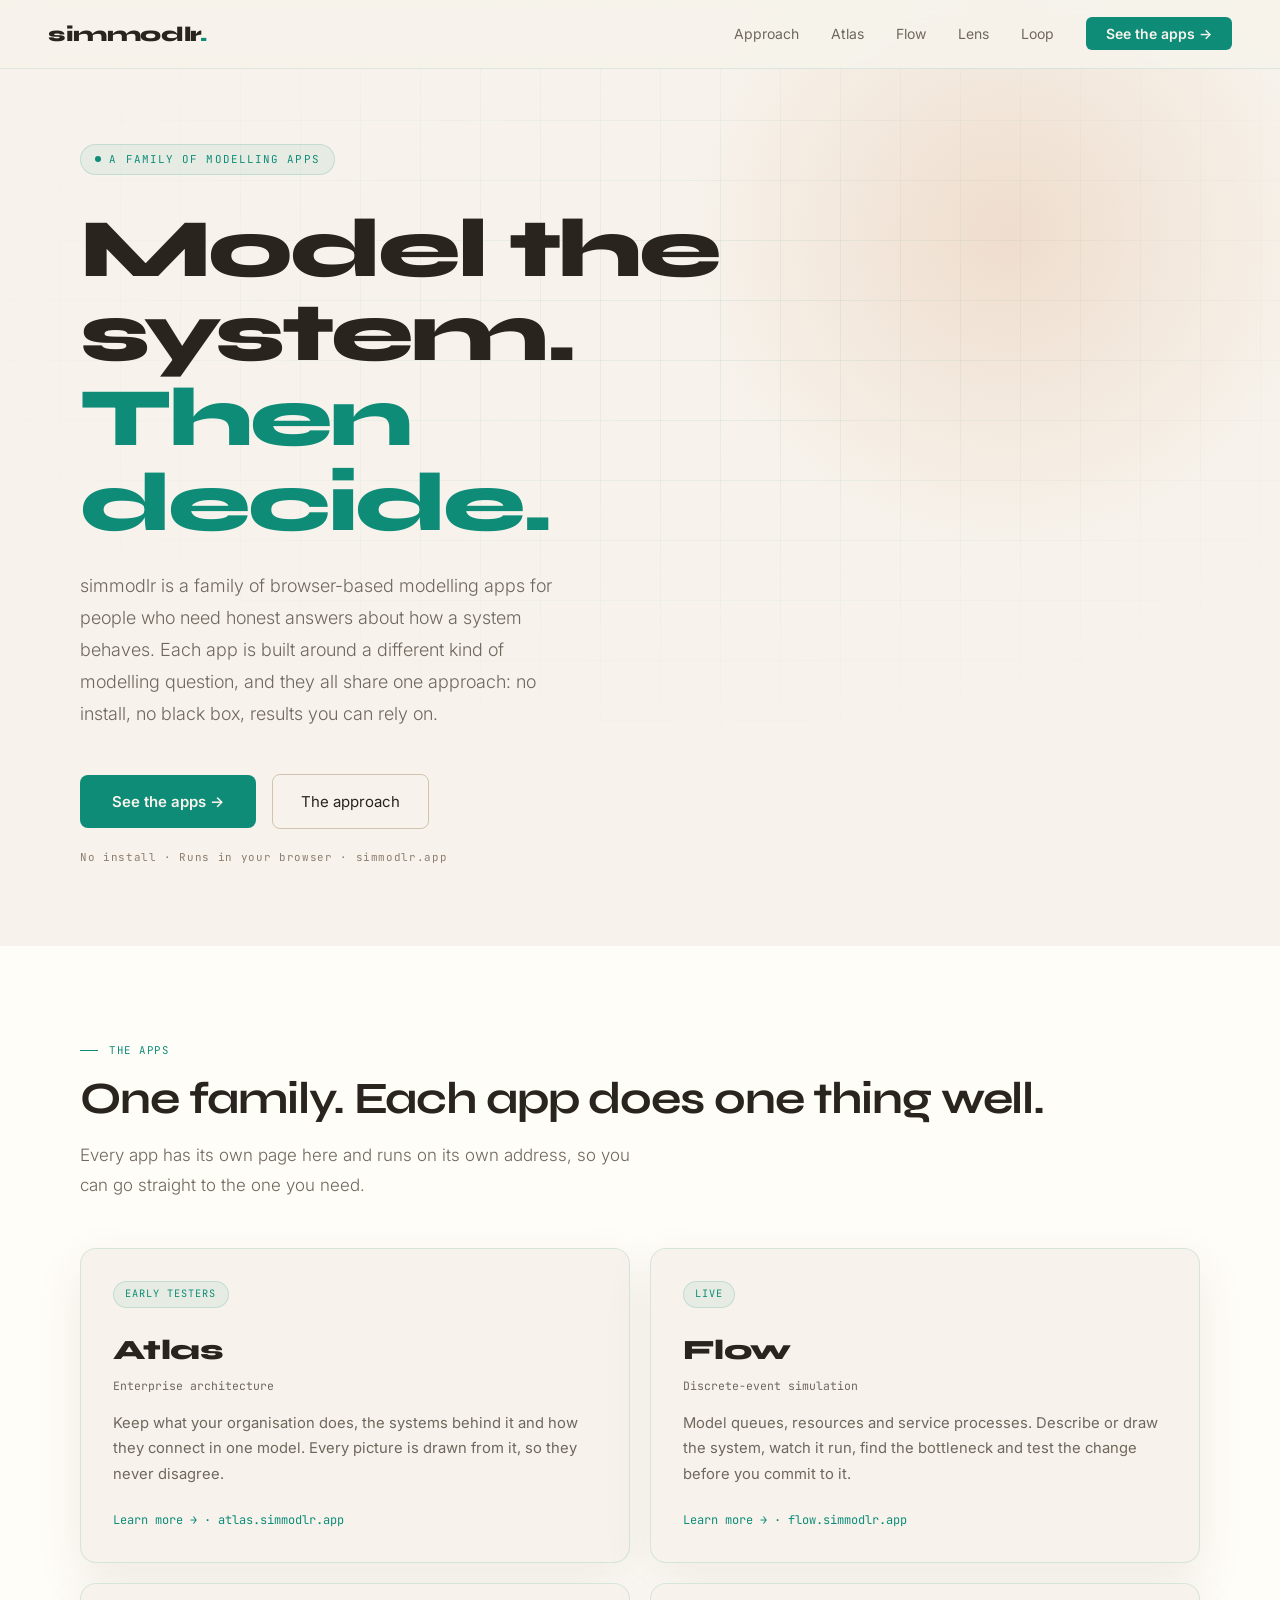
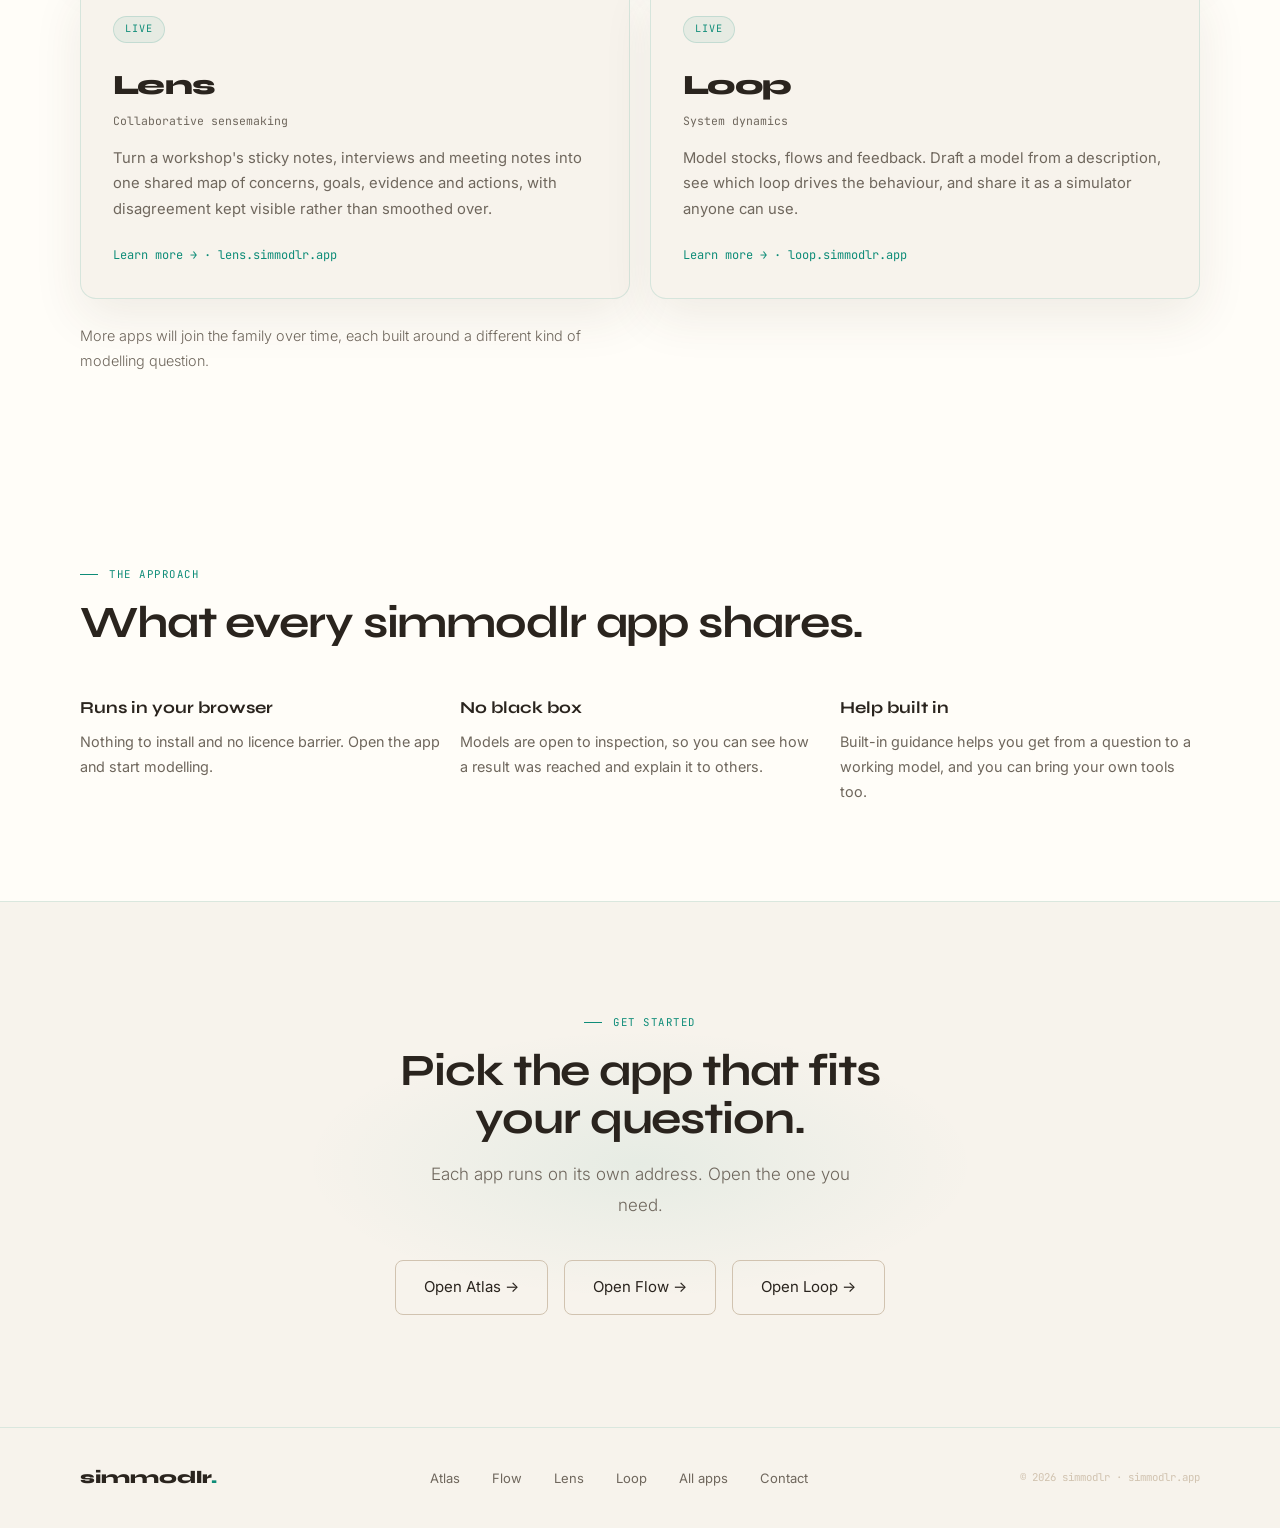
==== commit 1d1bb3b3: "Add a Lens page and mark Lens live on the home page Lens gets its own page at /lens/, built from the" ====
--- a/index.html
+++ b/index.html
@@ -4,7 +4,7 @@
 <meta charset="UTF-8">
 <meta name="viewport" content="width=device-width, initial-scale=1.0">
 <title>simmodlr — A family of modelling apps</title>
-<meta name="description" content="simmodlr is a family of browser-based modelling apps: Atlas for enterprise architecture, Flow for discrete-event simulation and Loop for system dynamics, with Lens for collaborative sensemaking on the way.">
+<meta name="description" content="simmodlr is a family of browser-based modelling apps: Atlas for enterprise architecture, Flow for discrete-event simulation, Lens for collaborative sensemaking and Loop for system dynamics.">
 <link rel="icon" type="image/svg+xml" href="/favicon.svg">
 <link href="https://fonts.googleapis.com/css2?family=Syne:wght@400;500;600;700;800&family=Inter:wght@300;400;500;600&family=JetBrains+Mono:wght@400;500&display=swap" rel="stylesheet">
 <link rel="stylesheet" href="/assets/site.css">
@@ -19,6 +19,7 @@
     <li><a href="#approach">Approach</a></li>
     <li><a href="/atlas/">Atlas</a></li>
     <li><a href="/flow/">Flow</a></li>
+    <li><a href="/lens/">Lens</a></li>
     <li><a href="/loop/">Loop</a></li>
     <li><a href="#apps" class="nav-btn">See the apps →</a></li>
   </ul>
@@ -67,13 +68,13 @@
         <p class="app-body">Model queues, resources and service processes. Describe or draw the system, watch it run, find the bottleneck and test the change before you commit to it.</p>
         <span class="app-links">Learn more → · flow.simmodlr.app</span>
       </a>
-      <div class="app-card soon">
-        <span class="app-status">Coming soon</span>
+      <a href="/lens/" class="app-card">
+        <span class="app-status">Live</span>
         <span class="app-name">Lens</span>
         <span class="app-kind">Collaborative sensemaking</span>
         <p class="app-body">Turn a workshop's sticky notes, interviews and meeting notes into one shared map of concerns, goals, evidence and actions, with disagreement kept visible rather than smoothed over.</p>
-        <span class="app-links">Page coming soon</span>
-      </div>
+        <span class="app-links">Learn more → · lens.simmodlr.app</span>
+      </a>
       <a href="/loop/" class="app-card">
         <span class="app-status">Live</span>
         <span class="app-name">Loop</span>
@@ -130,6 +131,7 @@
     <ul class="footer-links">
       <li><a href="/atlas/">Atlas</a></li>
       <li><a href="/flow/">Flow</a></li>
+      <li><a href="/lens/">Lens</a></li>
       <li><a href="/loop/">Loop</a></li>
       <li><a href="/#apps">All apps</a></li>
       <li><a href="#">Contact</a></li>
